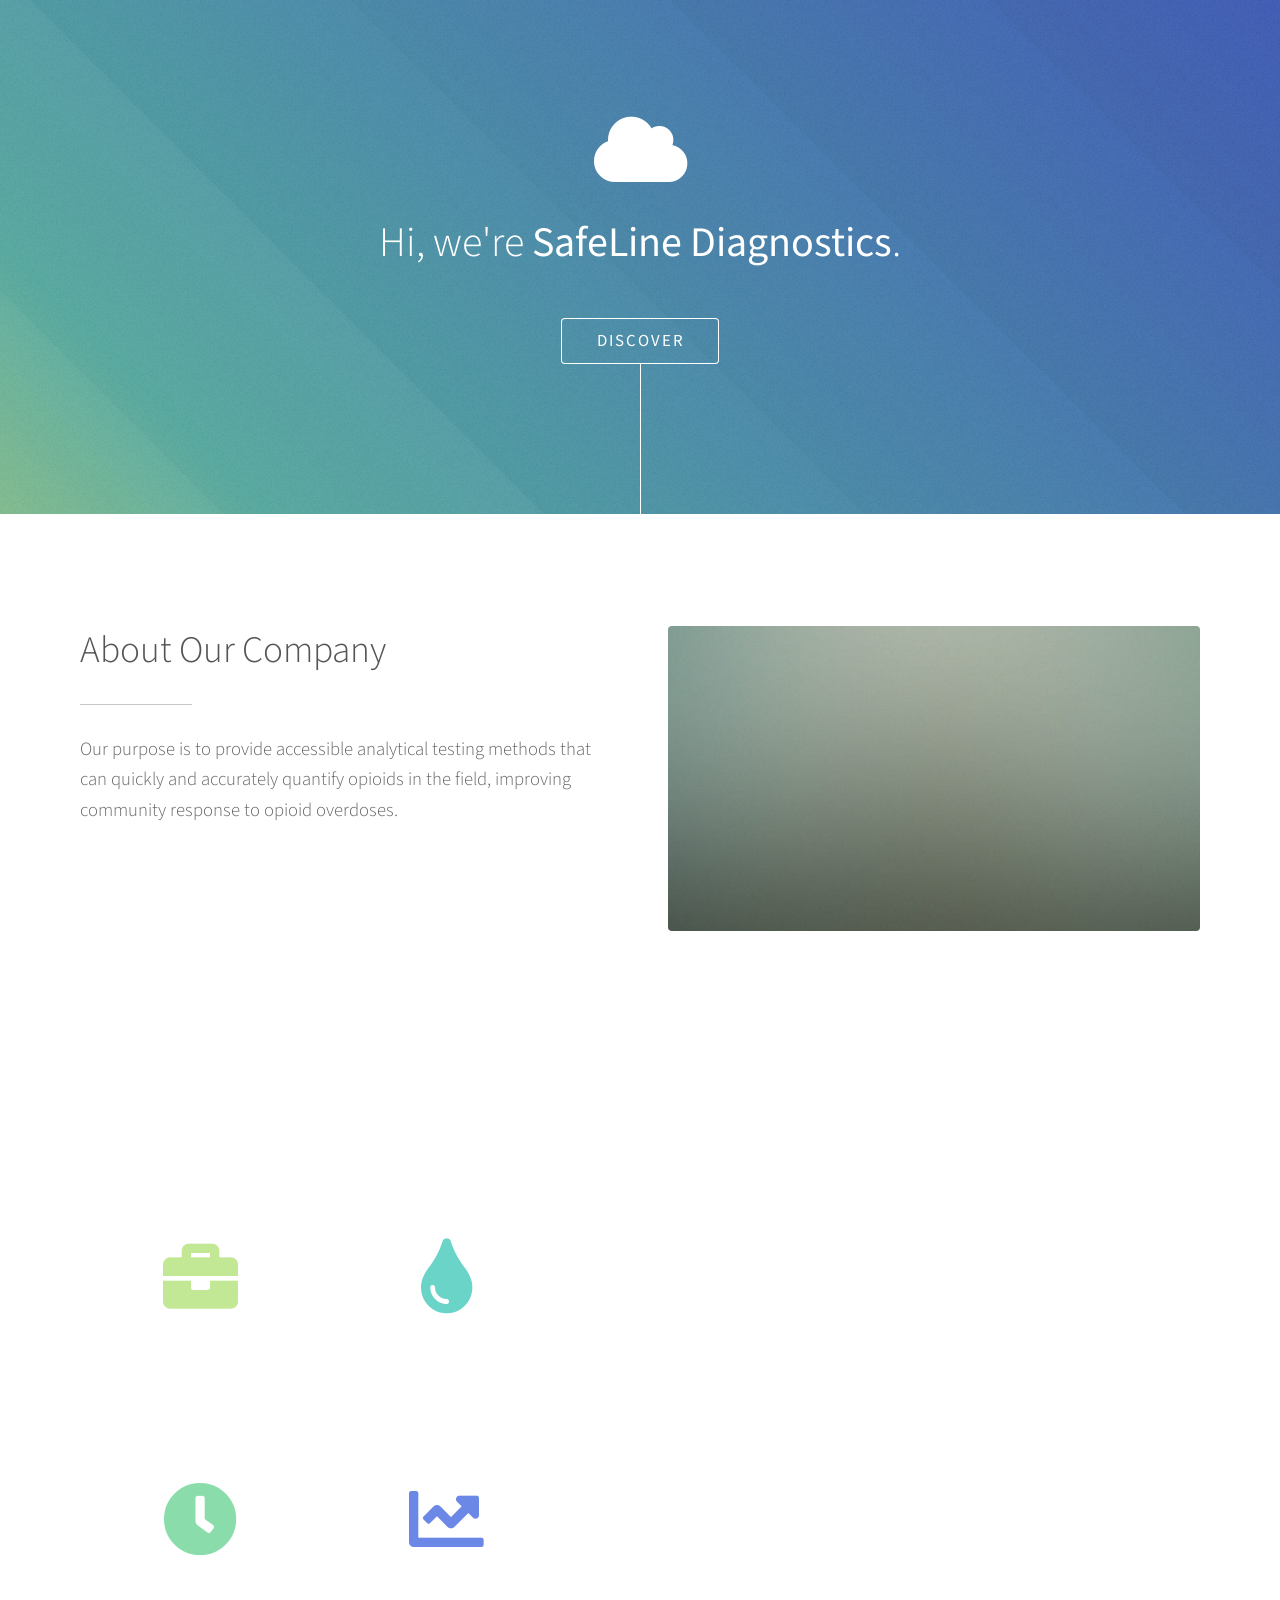
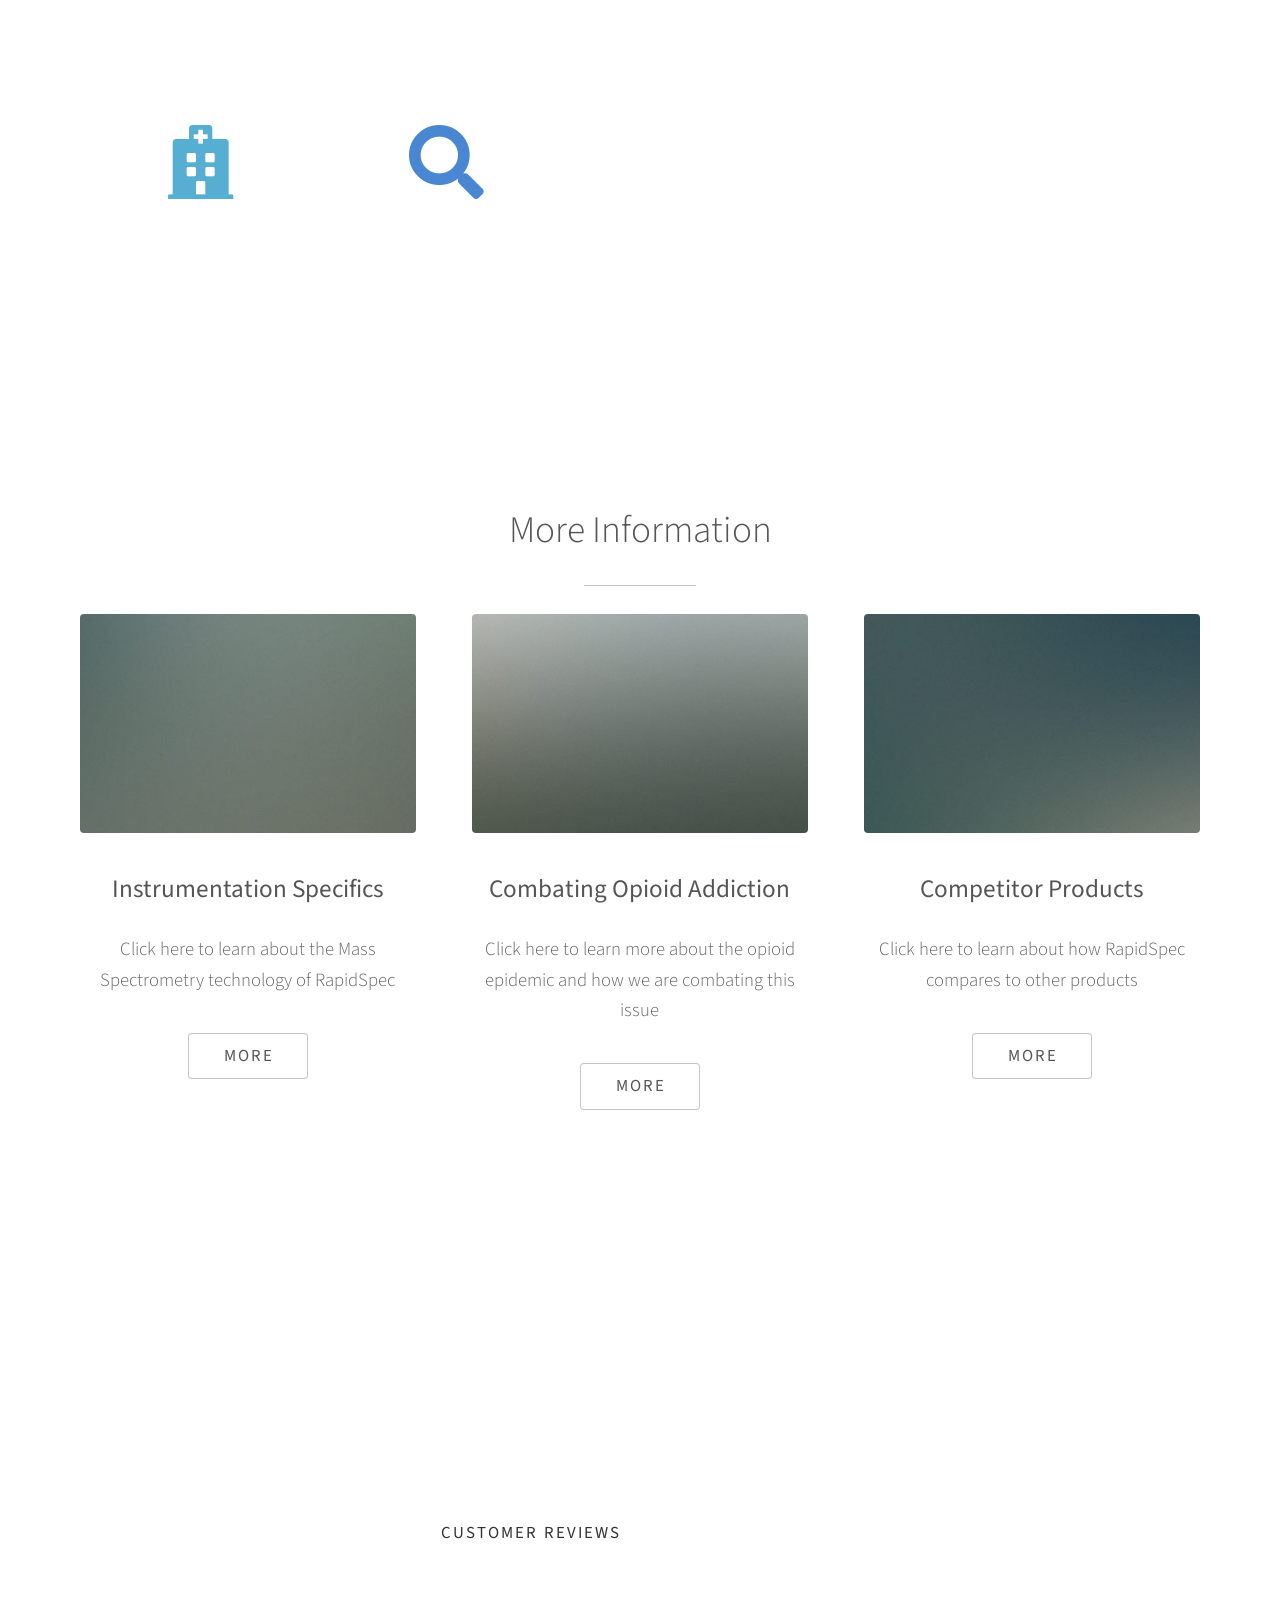
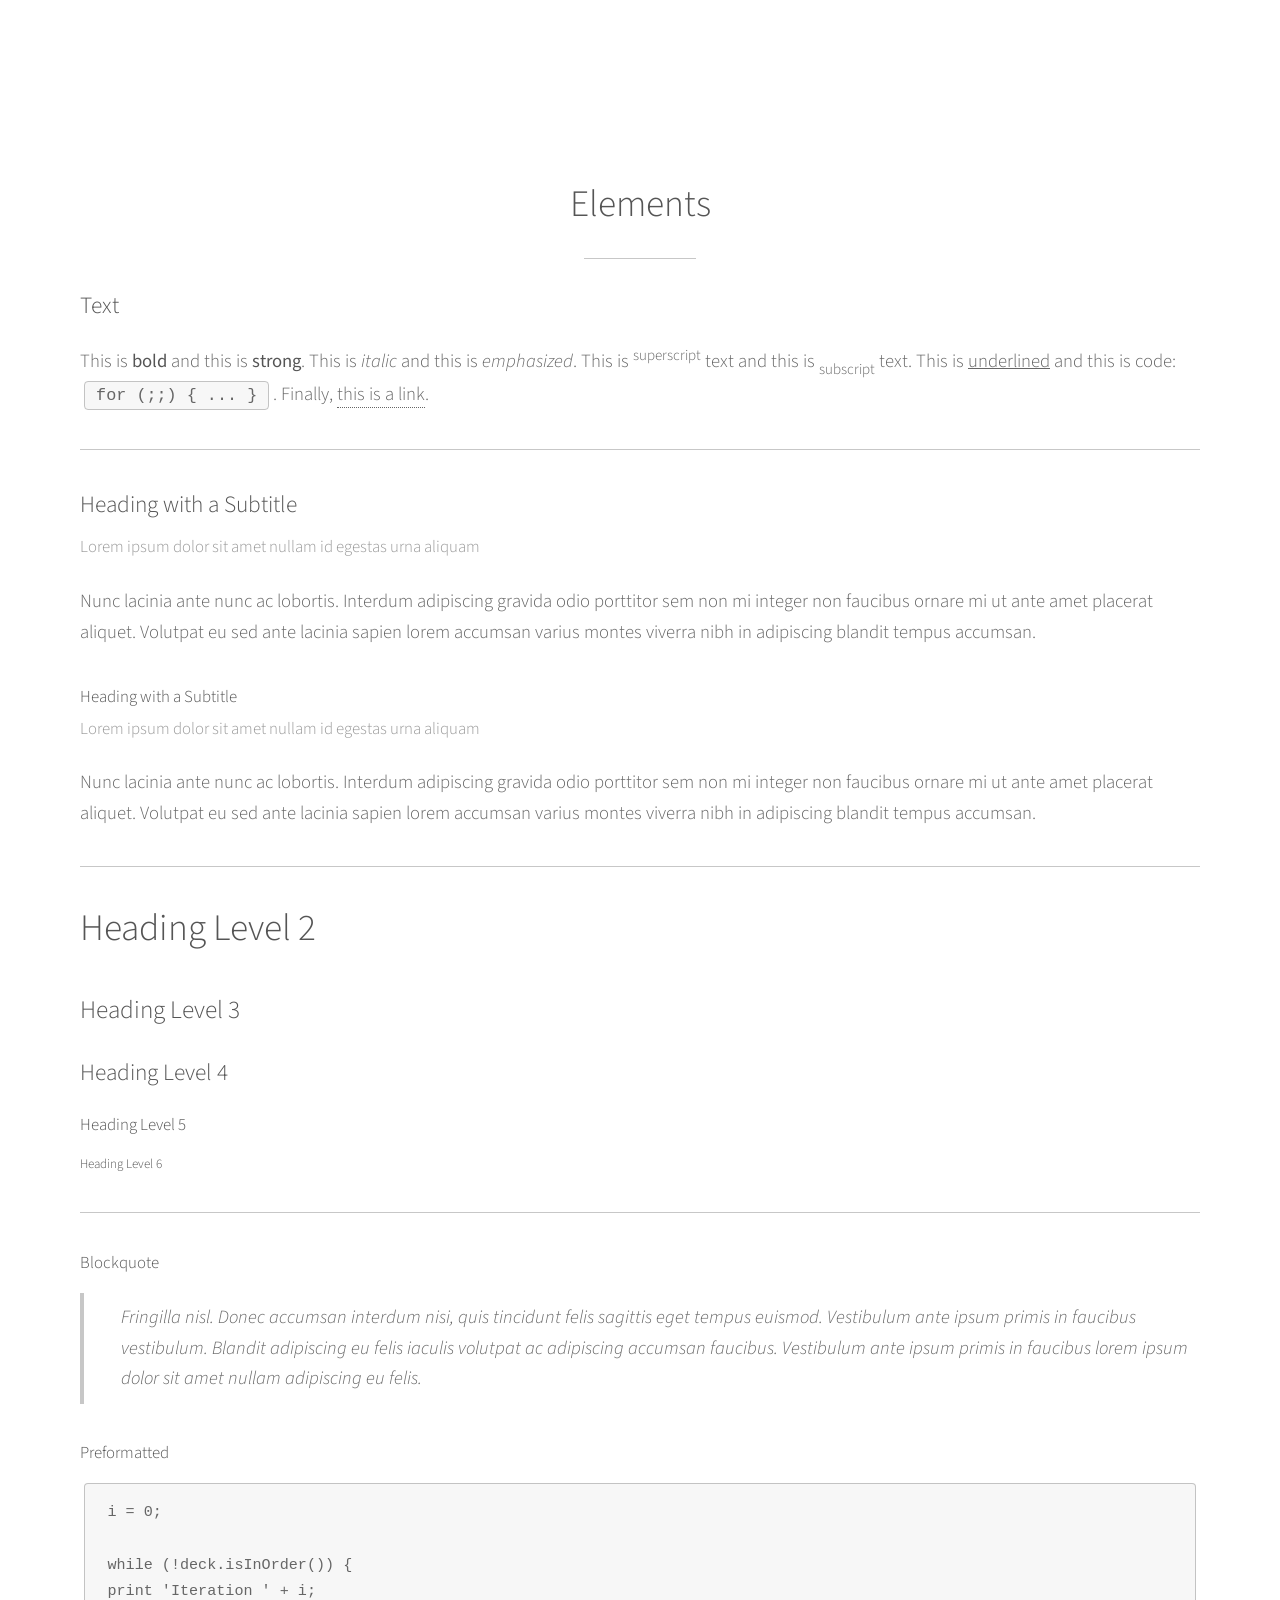
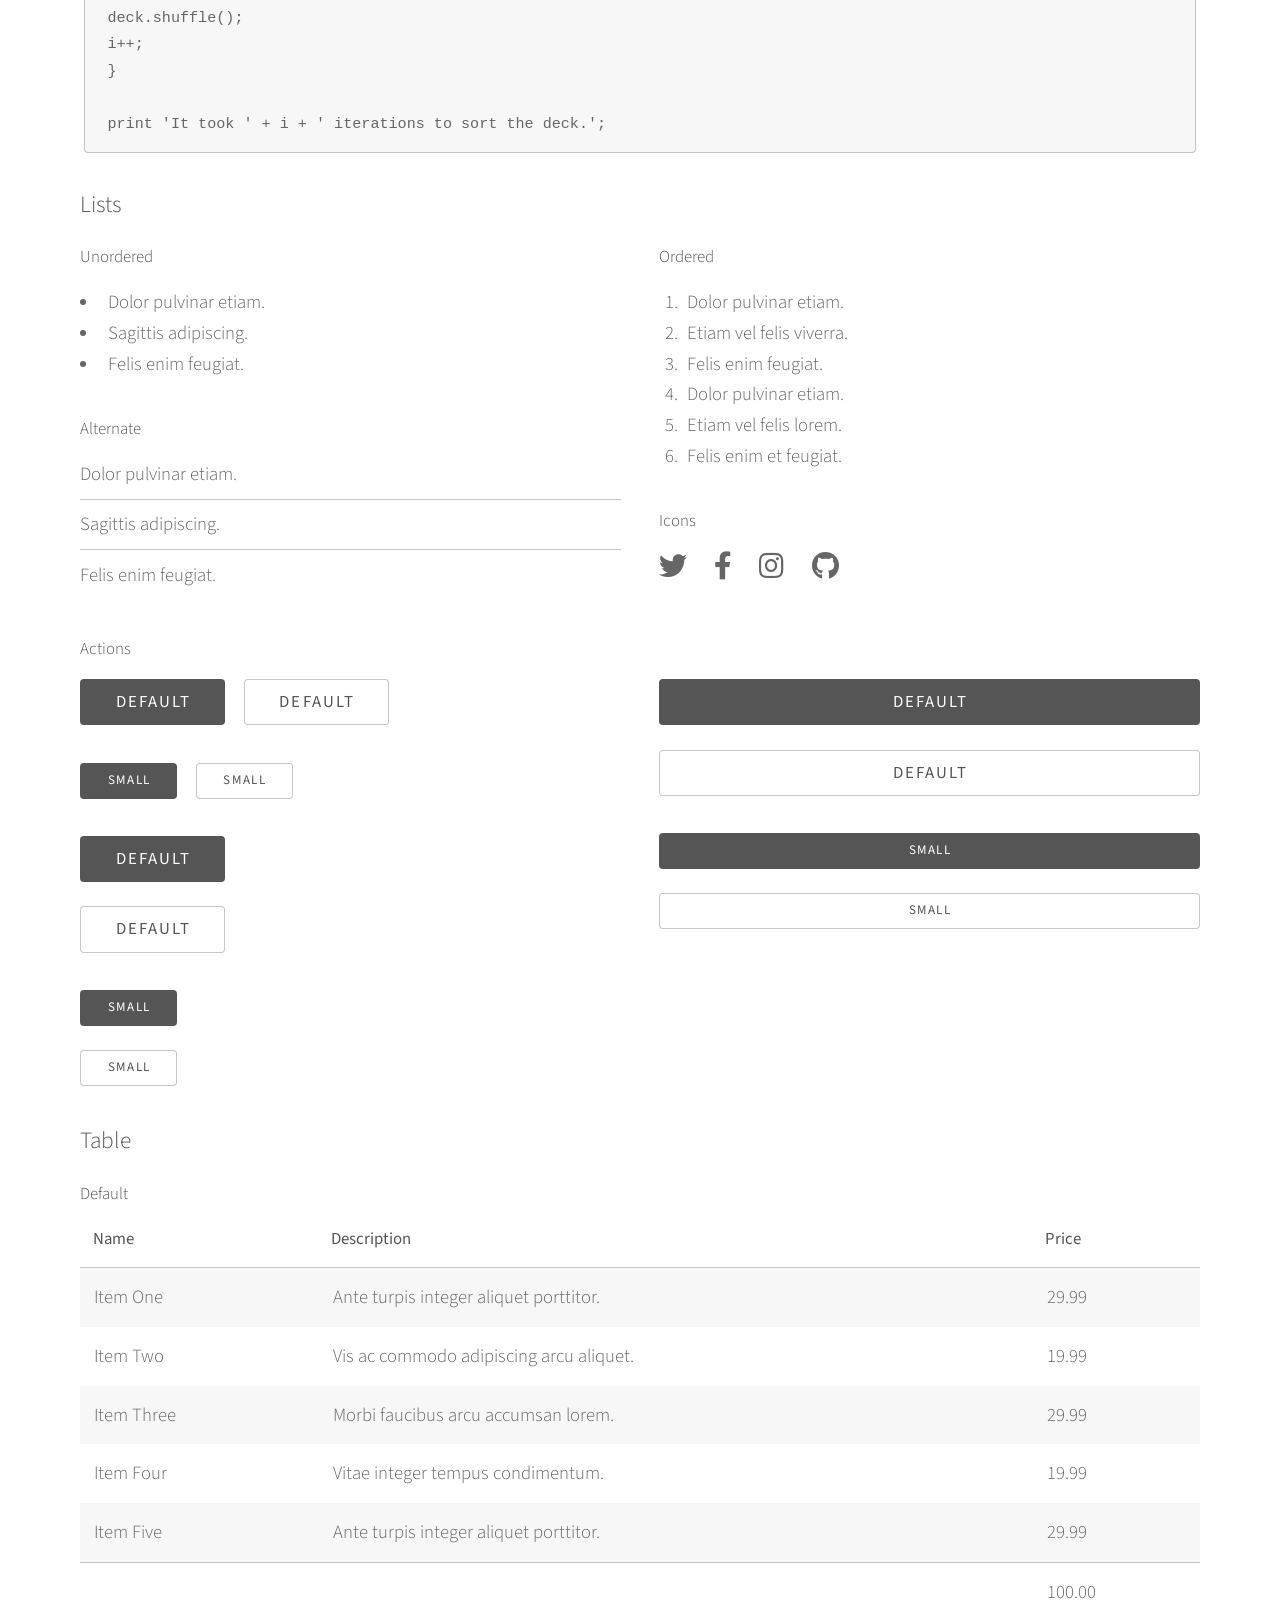
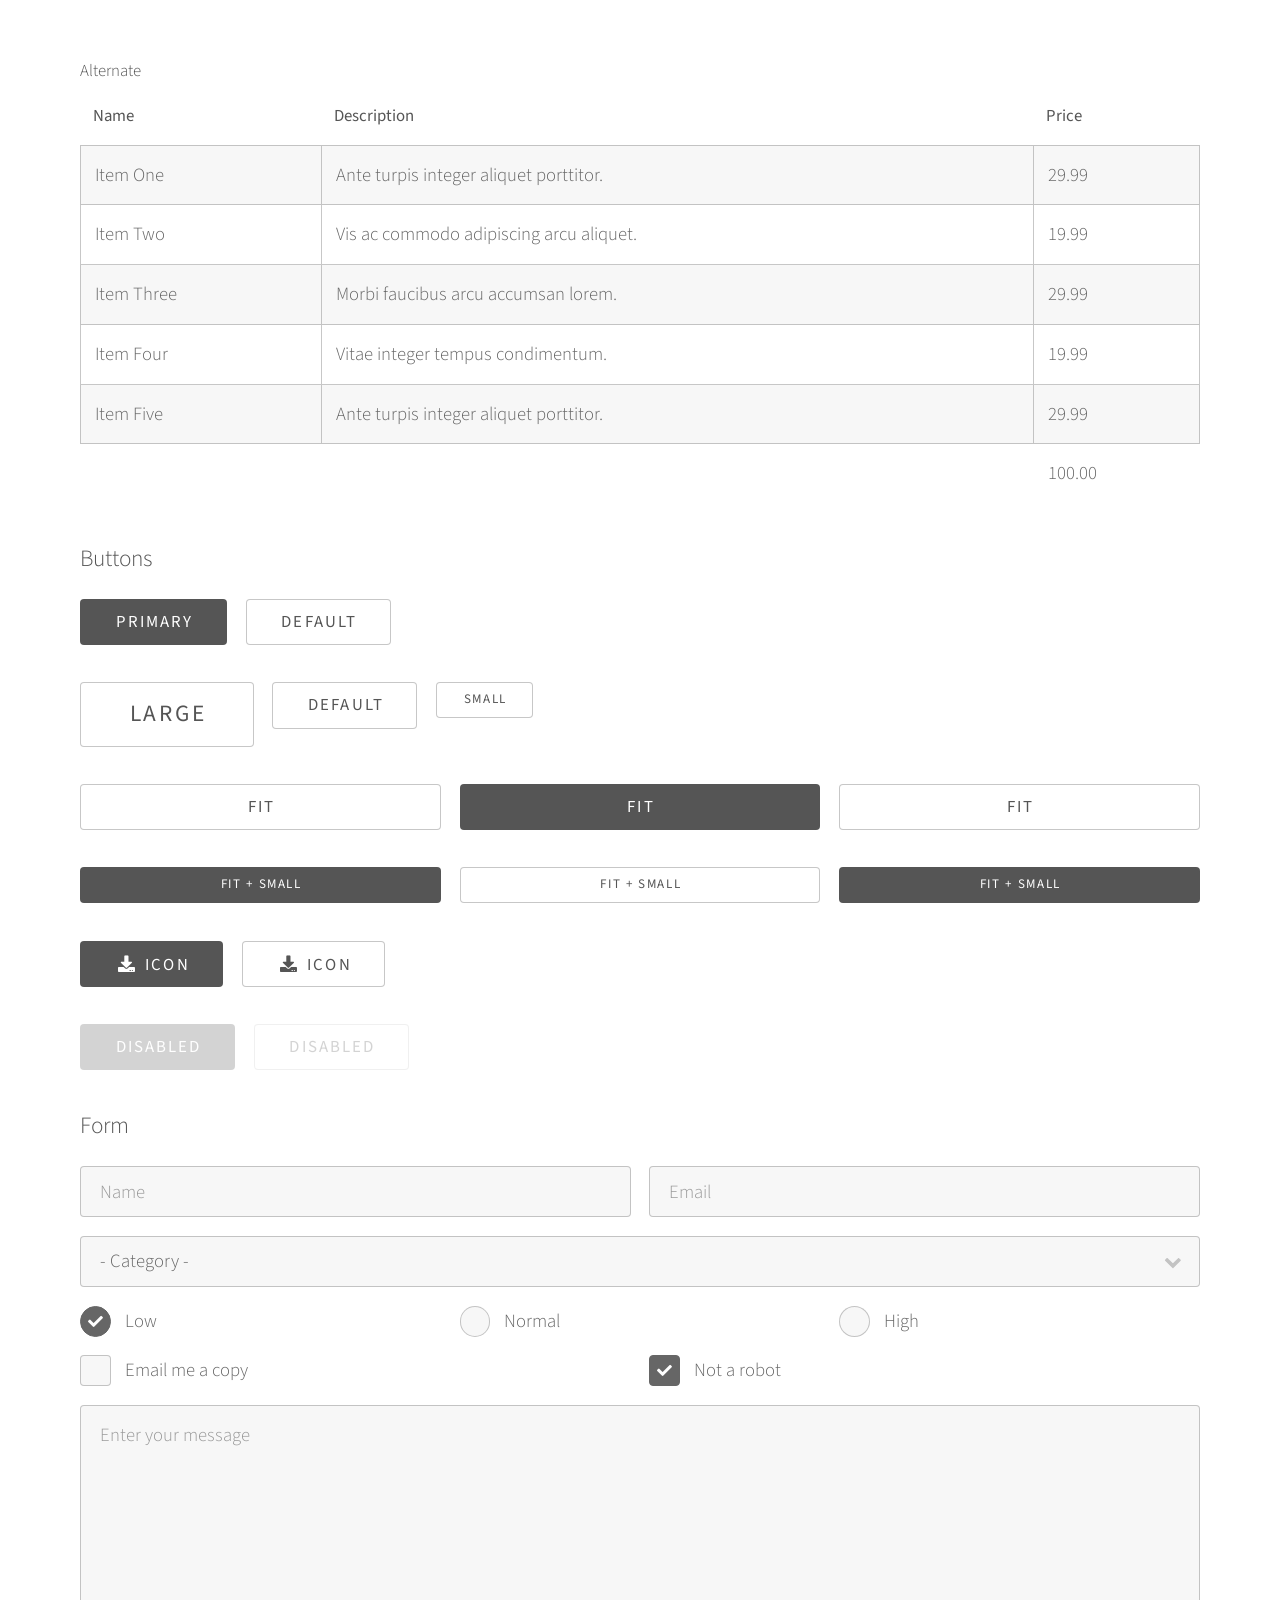
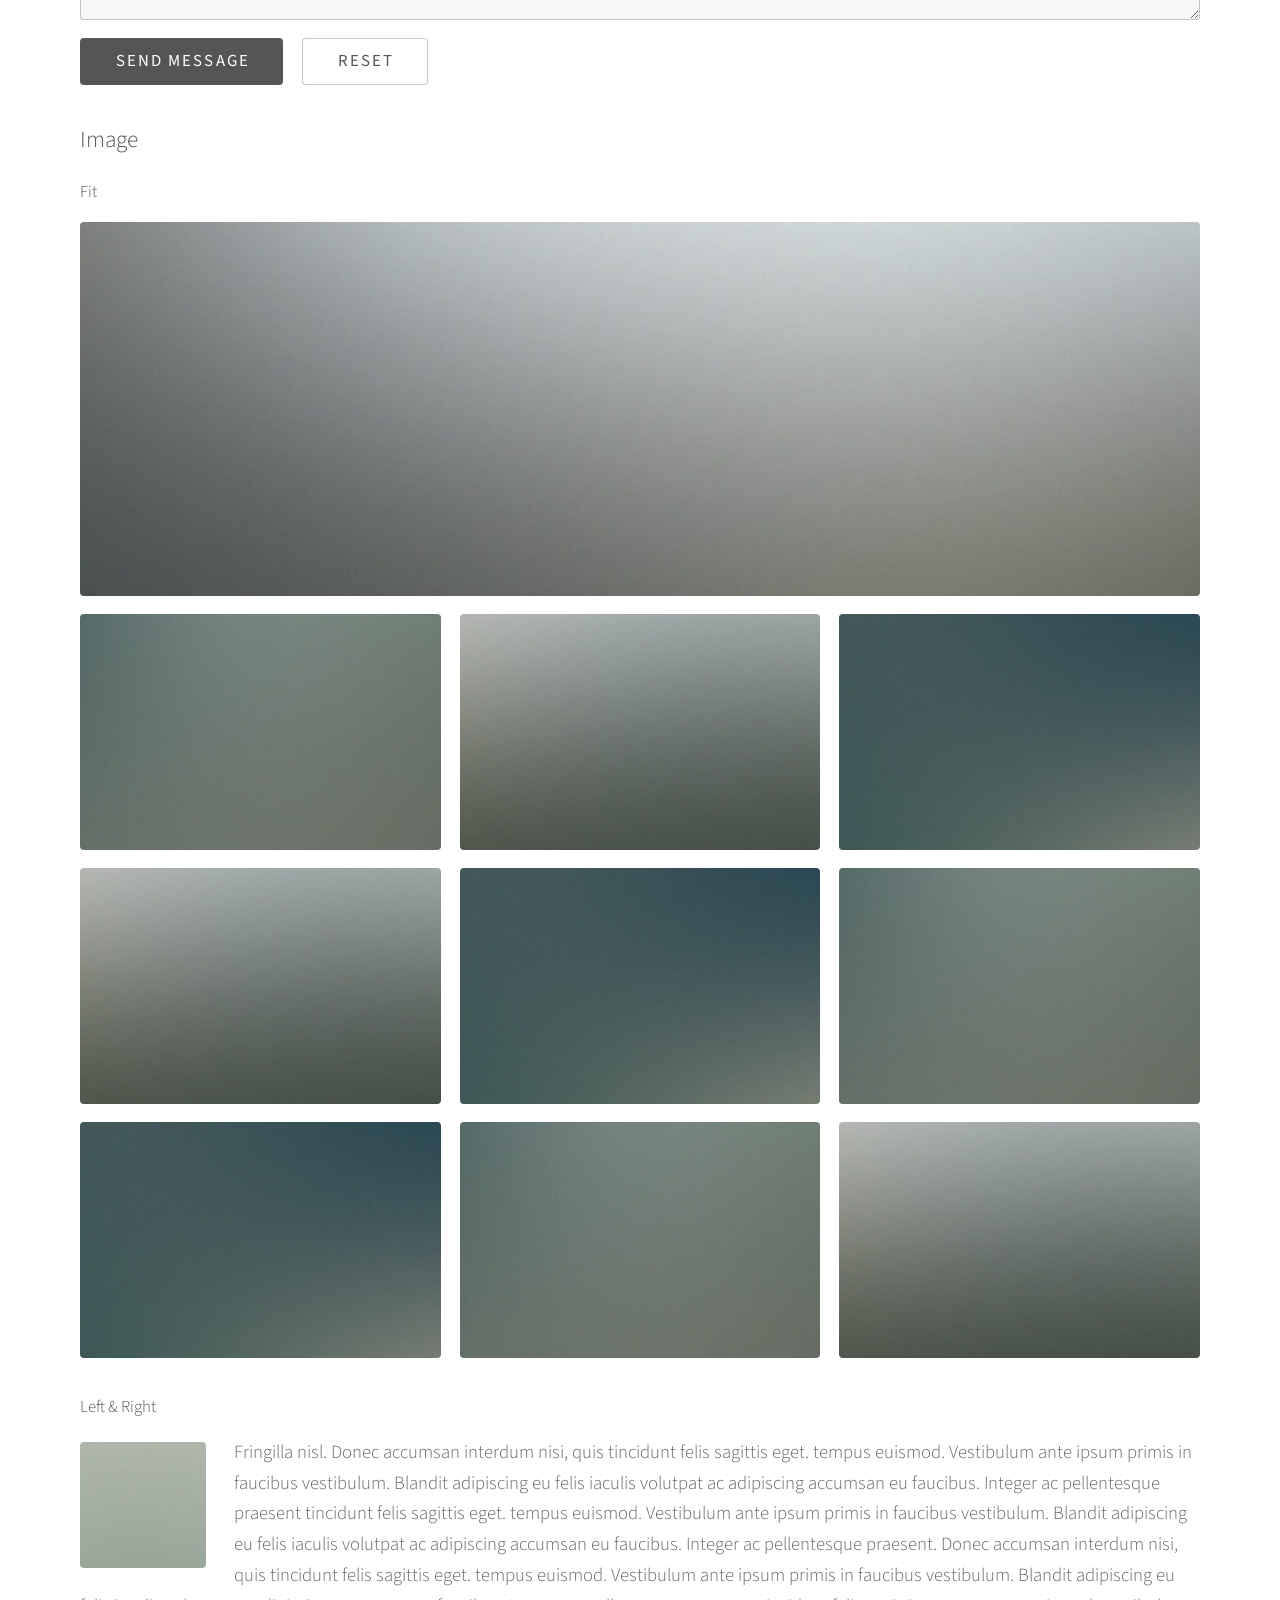
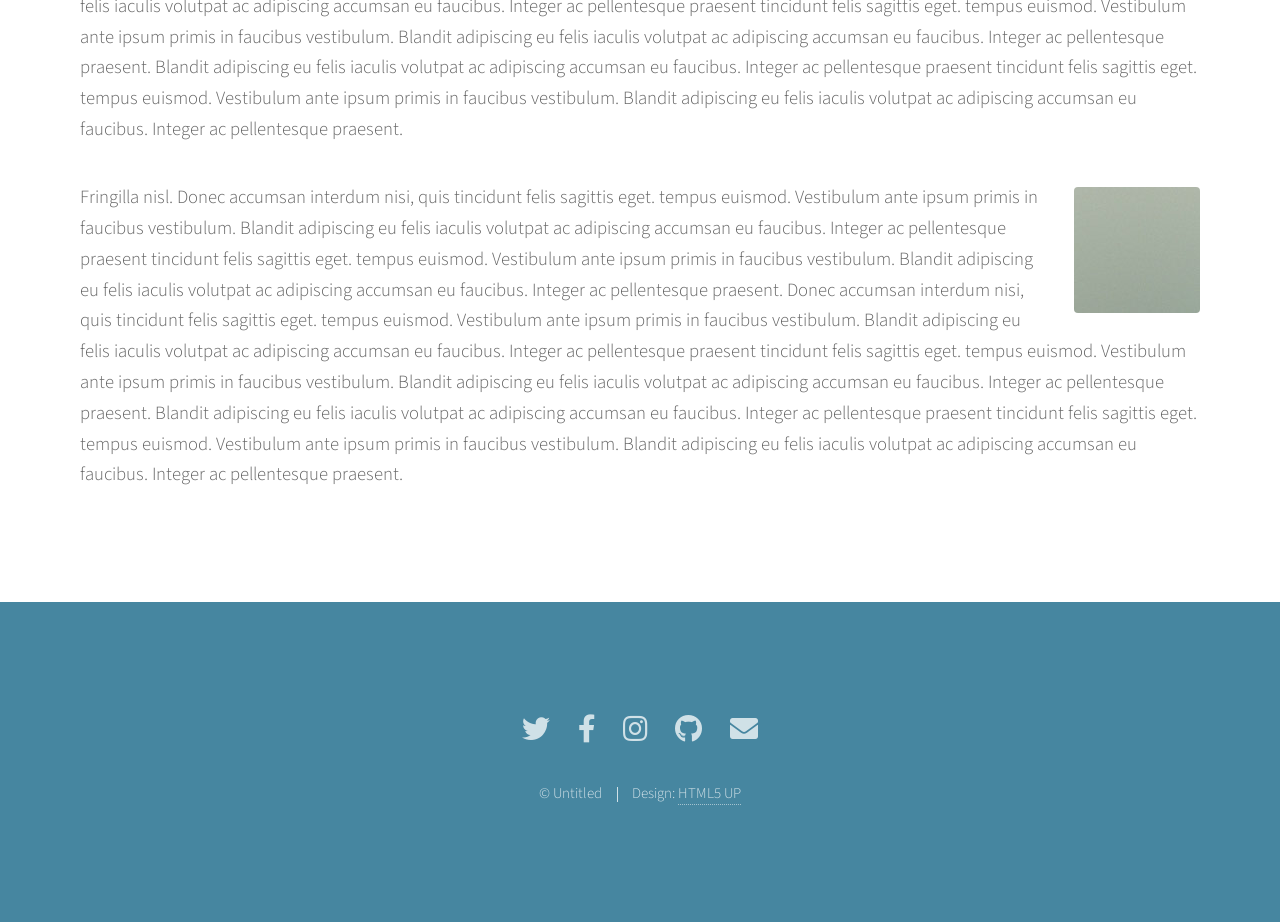
==== index.html @ e1f0f9b4 "Update index.html" ====
<!DOCTYPE HTML>
<!--
	Photon by HTML5 UP
	html5up.net | @ajlkn
	Free for personal and commercial use under the CCA 3.0 license (html5up.net/license)
-->
<html>
	<head>
		<title>Hi I am Safeline Diagnostics </title>
		<meta charset="utf-8" />
		<meta name="viewport" content="width=device-width, initial-scale=1, user-scalable=no" />
		<link rel="stylesheet" href="assets/css/main.css" />
		<noscript><link rel="stylesheet" href="assets/css/noscript.css" /></noscript>
	</head>
	<body class="is-preload">

		<!-- Header -->
			<section id="header">
				<div class="inner">
					<span class="icon solid major fa-cloud"></span>
					<h1>Hi, we're <strong>SafeLine Diagnostics</strong>.</h1>
					<ul class="actions special">
						<li><a href="#one" class="button scrolly">Discover</a></li>
					</ul>
				</div>
			</section>

		<!-- One -->
			<section id="one" class="main style1">
				<div class="container">
					<div class="row gtr-150">
						<div class="col-6 col-12-medium">
							<header class="major">
								<h2>About Our Company</h2>
							</header>
							<p>Our purpose is to provide accessible analytical testing methods that can quickly and accurately quantify opioids in the field, improving community response to opioid overdoses.</p>
						</div>
						<div class="col-6 col-12-medium imp-medium">
							<span class="image fit"><img src="images/pic01.jpg" alt="" /></span>
						</div>
					</div>
				</div>
			</section>

		<!-- Two -->
			<section id="two" class="main style2">
				<div class="container">
					<div class="row gtr-150">
						<div class="col-6 col-12-medium">
							<ul class="major-icons">
  <li><span class="icon solid style1 major fa-briefcase"></span></li>
  <li><span class="icon solid style3 major fa-tint"></span></li> <!-- droplet -->
	<li><span class="icon solid style2 major fa-clock"></span></li>
 <li><span class="icon solid style6 major fa-chart-line"></span></li>
  <li><span class="icon solid style4 major fa-hospital"></span></li>
  <li><span class="icon solid style5 major fa-search"></span></li> <!-- magnifying glass -->
</ul>
						</div>
						<div class="col-6 col-12-medium">
							<header class="major">
								<h2>RapidSpec</h2>
							</header>
							<p>RapidSpec is a versatile, field-ready mass spectrometry platform designed to deliver rapid, accurate detection of opioids across a wide range of critical settings. From frontline medical response to forensic investigations, it provides actionable insights when time and precision matter most.</p>
							<p>In emergency departments, ambulances, and other point-of-care environments, RapidSpec enables near-instant analysis of saliva or blood samples. By quickly identifying both the presence and specific type of opioid in a patient’s system, clinicians can make informed, time-sensitive decisions and administer the most effective treatment without delay.</p>
							<p>Beyond clinical use, RapidSpec is a powerful tool for forensic and public safety applications. At crime scenes and in laboratory settings, it supports the reliable detection and identification of controlled substances, helping investigators assess potential hazards, document evidence, and strengthen casework.</p>
						</div>
					</div>
				</div>
			</section>

		<!-- Three -->
			<section id="three" class="main style1 special">
				<div class="container">
					<header class="major">
						<h2>More Information</h2>
					</header>
					<div class="row gtr-150">
						<div class="col-4 col-12-medium">
							<span class="image fit"><img src="images/pic02.jpg" alt="" /></span>
							<h3><strong>Instrumentation Specifics</strong> </h3>
							<p>Click here to learn about the Mass Spectrometry technology of RapidSpec</p>
							<ul class="actions special">
								<li><a href="instrument specifics.html" class="button">More</a></li>
							</ul>
						</div>
						<div class="col-4 col-12-medium">
							<span class="image fit"><img src="images/pic03.jpg" alt="" /></span>
							<h3> <strong>Combating Opioid Addiction</strong></h3>
							<p>Click here to learn more about the opioid epidemic and how we are combating this issue</p>
							<ul class="actions special">
								<li><a href="opioid information.html" class="button">More</a></li>
							</ul>
						</div>
						<div class="col-4 col-12-medium">
							<span class="image fit"><img src="images/pic04.jpg" alt="" /></span>
							<h3><strong>Competitor Products</strong></h3>
							<p>Click here to learn about how RapidSpec compares to other products </p>
							<ul class="actions special">
								<li><a href="competitor information.html" class="button">More</a></li>
							</ul>
						</div>
					</div>
				</div>
			</section>

		<!-- Four -->
			<section id="four" class="main style2 special">
				<div class="container">
					<header class="major">
						<h2> Further Details </h2>
					</header>
					<p>Read testimonials from our clients and contact us for a quote or additional information </p>
					<ul class="actions special">
						<li><a href="testimonials.html" class="button wide primary"> Customer Reviews </a></li>
						<li><a href=contact.html#" class="button wide"> Contact Us </a></li>
					</ul>
				</div>
			</section>

		<!-- Five -->
		
			<section id="five" class="main style1">
				<div class="container">
					<header class="major special">
						<h2>Elements</h2>
					</header>

					<section>
						<h4>Text</h4>
						<p>This is <b>bold</b> and this is <strong>strong</strong>. This is <i>italic</i> and this is <em>emphasized</em>.
						This is <sup>superscript</sup> text and this is <sub>subscript</sub> text.
						This is <u>underlined</u> and this is code: <code>for (;;) { ... }</code>. Finally, <a href="#">this is a link</a>.</p>
						<hr />
						<header>
							<h4>Heading with a Subtitle</h4>
							<p>Lorem ipsum dolor sit amet nullam id egestas urna aliquam</p>
						</header>
						<p>Nunc lacinia ante nunc ac lobortis. Interdum adipiscing gravida odio porttitor sem non mi integer non faucibus ornare mi ut ante amet placerat aliquet. Volutpat eu sed ante lacinia sapien lorem accumsan varius montes viverra nibh in adipiscing blandit tempus accumsan.</p>
						<header>
							<h5>Heading with a Subtitle</h5>
							<p>Lorem ipsum dolor sit amet nullam id egestas urna aliquam</p>
						</header>
						<p>Nunc lacinia ante nunc ac lobortis. Interdum adipiscing gravida odio porttitor sem non mi integer non faucibus ornare mi ut ante amet placerat aliquet. Volutpat eu sed ante lacinia sapien lorem accumsan varius montes viverra nibh in adipiscing blandit tempus accumsan.</p>
						<hr />
						<h2>Heading Level 2</h2>
						<h3>Heading Level 3</h3>
						<h4>Heading Level 4</h4>
						<h5>Heading Level 5</h5>
						<h6>Heading Level 6</h6>
						<hr />
						<h5>Blockquote</h5>
						<blockquote>Fringilla nisl. Donec accumsan interdum nisi, quis tincidunt felis sagittis eget tempus euismod. Vestibulum ante ipsum primis in faucibus vestibulum. Blandit adipiscing eu felis iaculis volutpat ac adipiscing accumsan faucibus. Vestibulum ante ipsum primis in faucibus lorem ipsum dolor sit amet nullam adipiscing eu felis.</blockquote>
						<h5>Preformatted</h5>
						<pre><code>i = 0;

while (!deck.isInOrder()) {
print 'Iteration ' + i;
deck.shuffle();
i++;
}

print 'It took ' + i + ' iterations to sort the deck.';</code></pre>
					</section>

					<section>
						<h4>Lists</h4>
						<div class="row">
							<div class="col-6 col-12-medium">
								<h5>Unordered</h5>
								<ul>
									<li>Dolor pulvinar etiam.</li>
									<li>Sagittis adipiscing.</li>
									<li>Felis enim feugiat.</li>
								</ul>
								<h5>Alternate</h5>
								<ul class="alt">
									<li>Dolor pulvinar etiam.</li>
									<li>Sagittis adipiscing.</li>
									<li>Felis enim feugiat.</li>
								</ul>
							</div>
							<div class="col-6 col-12-medium">
								<h5>Ordered</h5>
								<ol>
									<li>Dolor pulvinar etiam.</li>
									<li>Etiam vel felis viverra.</li>
									<li>Felis enim feugiat.</li>
									<li>Dolor pulvinar etiam.</li>
									<li>Etiam vel felis lorem.</li>
									<li>Felis enim et feugiat.</li>
								</ol>
								<h5>Icons</h5>
								<ul class="icons">
									<li><a href="#" class="icon brands fa-twitter"><span class="label">Twitter</span></a></li>
									<li><a href="#" class="icon brands fa-facebook-f"><span class="label">Facebook</span></a></li>
									<li><a href="#" class="icon brands fa-instagram"><span class="label">Instagram</span></a></li>
									<li><a href="#" class="icon brands fa-github"><span class="label">Github</span></a></li>
								</ul>
							</div>
						</div>
						<h5>Actions</h5>
						<div class="row">
							<div class="col-6 col-12-medium">
								<ul class="actions">
									<li><a href="#" class="button primary">Default</a></li>
									<li><a href="#" class="button">Default</a></li>
								</ul>
								<ul class="actions small">
									<li><a href="#" class="button primary small">Small</a></li>
									<li><a href="#" class="button small">Small</a></li>
								</ul>
								<ul class="actions stacked">
									<li><a href="#" class="button primary">Default</a></li>
									<li><a href="#" class="button">Default</a></li>
								</ul>
								<ul class="actions stacked">
									<li><a href="#" class="button primary small">Small</a></li>
									<li><a href="#" class="button small">Small</a></li>
								</ul>
							</div>
							<div class="col-6 col-12-medium">
								<ul class="actions stacked">
									<li><a href="#" class="button primary fit">Default</a></li>
									<li><a href="#" class="button fit">Default</a></li>
								</ul>
								<ul class="actions stacked">
									<li><a href="#" class="button primary small fit">Small</a></li>
									<li><a href="#" class="button small fit">Small</a></li>
								</ul>
							</div>
						</div>
					</section>

					<section>
						<h4>Table</h4>
						<h5>Default</h5>
						<div class="table-wrapper">
							<table>
								<thead>
									<tr>
										<th>Name</th>
										<th>Description</th>
										<th>Price</th>
									</tr>
								</thead>
								<tbody>
									<tr>
										<td>Item One</td>
										<td>Ante turpis integer aliquet porttitor.</td>
										<td>29.99</td>
									</tr>
									<tr>
										<td>Item Two</td>
										<td>Vis ac commodo adipiscing arcu aliquet.</td>
										<td>19.99</td>
									</tr>
									<tr>
										<td>Item Three</td>
										<td> Morbi faucibus arcu accumsan lorem.</td>
										<td>29.99</td>
									</tr>
									<tr>
										<td>Item Four</td>
										<td>Vitae integer tempus condimentum.</td>
										<td>19.99</td>
									</tr>
									<tr>
										<td>Item Five</td>
										<td>Ante turpis integer aliquet porttitor.</td>
										<td>29.99</td>
									</tr>
								</tbody>
								<tfoot>
									<tr>
										<td colspan="2"></td>
										<td>100.00</td>
									</tr>
								</tfoot>
							</table>
						</div>

						<h5>Alternate</h5>
						<div class="table-wrapper">
							<table class="alt">
								<thead>
									<tr>
										<th>Name</th>
										<th>Description</th>
										<th>Price</th>
									</tr>
								</thead>
								<tbody>
									<tr>
										<td>Item One</td>
										<td>Ante turpis integer aliquet porttitor.</td>
										<td>29.99</td>
									</tr>
									<tr>
										<td>Item Two</td>
										<td>Vis ac commodo adipiscing arcu aliquet.</td>
										<td>19.99</td>
									</tr>
									<tr>
										<td>Item Three</td>
										<td> Morbi faucibus arcu accumsan lorem.</td>
										<td>29.99</td>
									</tr>
									<tr>
										<td>Item Four</td>
										<td>Vitae integer tempus condimentum.</td>
										<td>19.99</td>
									</tr>
									<tr>
										<td>Item Five</td>
										<td>Ante turpis integer aliquet porttitor.</td>
										<td>29.99</td>
									</tr>
								</tbody>
								<tfoot>
									<tr>
										<td colspan="2"></td>
										<td>100.00</td>
									</tr>
								</tfoot>
							</table>
						</div>
					</section>

					<section>
						<h4>Buttons</h4>
						<ul class="actions">
							<li><a href="#" class="button primary">Primary</a></li>
							<li><a href="#" class="button">Default</a></li>
						</ul>
						<ul class="actions">
							<li><a href="#" class="button large">Large</a></li>
							<li><a href="#" class="button">Default</a></li>
							<li><a href="#" class="button small">Small</a></li>
						</ul>
						<ul class="actions fit">
							<li><a href="#" class="button fit">Fit</a></li>
							<li><a href="#" class="button primary fit">Fit</a></li>
							<li><a href="#" class="button fit">Fit</a></li>
						</ul>
						<ul class="actions fit small">
							<li><a href="#" class="button primary fit small">Fit + Small</a></li>
							<li><a href="#" class="button fit small">Fit + Small</a></li>
							<li><a href="#" class="button primary fit small">Fit + Small</a></li>
						</ul>
						<ul class="actions">
							<li><a href="#" class="button primary icon solid fa-download">Icon</a></li>
							<li><a href="#" class="button icon solid fa-download">Icon</a></li>
						</ul>
						<ul class="actions">
							<li><span class="button primary disabled">Disabled</span></li>
							<li><span class="button disabled">Disabled</span></li>
						</ul>
					</section>

					<section>
						<h4>Form</h4>
						<form method="post" action="#">
							<div class="row gtr-uniform gtr-50">
								<div class="col-6 col-12-xsmall">
									<input type="text" name="demo-name" id="demo-name" value="" placeholder="Name" />
								</div>
								<div class="col-6 col-12-xsmall">
									<input type="email" name="demo-email" id="demo-email" value="" placeholder="Email" />
								</div>
								<div class="col-12">
									<select name="demo-category" id="demo-category">
										<option value="">- Category -</option>
										<option value="1">Manufacturing</option>
										<option value="1">Shipping</option>
										<option value="1">Administration</option>
										<option value="1">Human Resources</option>
									</select>
								</div>
								<div class="col-4 col-12-small">
									<input type="radio" id="demo-priority-low" name="demo-priority" checked>
									<label for="demo-priority-low">Low</label>
								</div>
								<div class="col-4 col-12-small">
									<input type="radio" id="demo-priority-normal" name="demo-priority">
									<label for="demo-priority-normal">Normal</label>
								</div>
								<div class="col-4 col-12-small">
									<input type="radio" id="demo-priority-high" name="demo-priority">
									<label for="demo-priority-high">High</label>
								</div>
								<div class="col-6 col-12-small">
									<input type="checkbox" id="demo-copy" name="demo-copy">
									<label for="demo-copy">Email me a copy</label>
								</div>
								<div class="col-6 col-12-small">
									<input type="checkbox" id="demo-human" name="demo-human" checked>
									<label for="demo-human">Not a robot</label>
								</div>
								<div class="col-12">
									<textarea name="demo-message" id="demo-message" placeholder="Enter your message" rows="6"></textarea>
								</div>
								<div class="col-12">
									<ul class="actions">
										<li><input type="submit" value="Send Message" class="primary" /></li>
										<li><input type="reset" value="Reset" /></li>
									</ul>
								</div>
							</div>
						</form>
					</section>

					<section>
						<h4>Image</h4>
						<h5>Fit</h5>
						<div class="box alt">
							<div class="row gtr-uniform gtr-50">
								<div class="col-12"><span class="image fit"><img src="images/pic06.jpg" alt="" /></span></div>
								<div class="col-4"><span class="image fit"><img src="images/pic02.jpg" alt="" /></span></div>
								<div class="col-4"><span class="image fit"><img src="images/pic03.jpg" alt="" /></span></div>
								<div class="col-4"><span class="image fit"><img src="images/pic04.jpg" alt="" /></span></div>
								<div class="col-4"><span class="image fit"><img src="images/pic03.jpg" alt="" /></span></div>
								<div class="col-4"><span class="image fit"><img src="images/pic04.jpg" alt="" /></span></div>
								<div class="col-4"><span class="image fit"><img src="images/pic02.jpg" alt="" /></span></div>
								<div class="col-4"><span class="image fit"><img src="images/pic04.jpg" alt="" /></span></div>
								<div class="col-4"><span class="image fit"><img src="images/pic02.jpg" alt="" /></span></div>
								<div class="col-4"><span class="image fit"><img src="images/pic03.jpg" alt="" /></span></div>
							</div>
						</div>
						<h5>Left &amp; Right</h5>
						<p><span class="image left"><img src="images/pic05.jpg" alt="" /></span>Fringilla nisl. Donec accumsan interdum nisi, quis tincidunt felis sagittis eget. tempus euismod. Vestibulum ante ipsum primis in faucibus vestibulum. Blandit adipiscing eu felis iaculis volutpat ac adipiscing accumsan eu faucibus. Integer ac pellentesque praesent tincidunt felis sagittis eget. tempus euismod. Vestibulum ante ipsum primis in faucibus vestibulum. Blandit adipiscing eu felis iaculis volutpat ac adipiscing accumsan eu faucibus. Integer ac pellentesque praesent. Donec accumsan interdum nisi, quis tincidunt felis sagittis eget. tempus euismod. Vestibulum ante ipsum primis in faucibus vestibulum. Blandit adipiscing eu felis iaculis volutpat ac adipiscing accumsan eu faucibus. Integer ac pellentesque praesent tincidunt felis sagittis eget. tempus euismod. Vestibulum ante ipsum primis in faucibus vestibulum. Blandit adipiscing eu felis iaculis volutpat ac adipiscing accumsan eu faucibus. Integer ac pellentesque praesent. Blandit adipiscing eu felis iaculis volutpat ac adipiscing accumsan eu faucibus. Integer ac pellentesque praesent tincidunt felis sagittis eget. tempus euismod. Vestibulum ante ipsum primis in faucibus vestibulum. Blandit adipiscing eu felis iaculis volutpat ac adipiscing accumsan eu faucibus. Integer ac pellentesque praesent.</p>
						<p><span class="image right"><img src="images/pic05.jpg" alt="" /></span>Fringilla nisl. Donec accumsan interdum nisi, quis tincidunt felis sagittis eget. tempus euismod. Vestibulum ante ipsum primis in faucibus vestibulum. Blandit adipiscing eu felis iaculis volutpat ac adipiscing accumsan eu faucibus. Integer ac pellentesque praesent tincidunt felis sagittis eget. tempus euismod. Vestibulum ante ipsum primis in faucibus vestibulum. Blandit adipiscing eu felis iaculis volutpat ac adipiscing accumsan eu faucibus. Integer ac pellentesque praesent. Donec accumsan interdum nisi, quis tincidunt felis sagittis eget. tempus euismod. Vestibulum ante ipsum primis in faucibus vestibulum. Blandit adipiscing eu felis iaculis volutpat ac adipiscing accumsan eu faucibus. Integer ac pellentesque praesent tincidunt felis sagittis eget. tempus euismod. Vestibulum ante ipsum primis in faucibus vestibulum. Blandit adipiscing eu felis iaculis volutpat ac adipiscing accumsan eu faucibus. Integer ac pellentesque praesent. Blandit adipiscing eu felis iaculis volutpat ac adipiscing accumsan eu faucibus. Integer ac pellentesque praesent tincidunt felis sagittis eget. tempus euismod. Vestibulum ante ipsum primis in faucibus vestibulum. Blandit adipiscing eu felis iaculis volutpat ac adipiscing accumsan eu faucibus. Integer ac pellentesque praesent.</p>
					</section>

				</div>
			</section>

		<!-- Footer -->
			<section id="footer">
				<ul class="icons">
					<li><a href="#" class="icon brands alt fa-twitter"><span class="label">Twitter</span></a></li>
					<li><a href="#" class="icon brands alt fa-facebook-f"><span class="label">Facebook</span></a></li>
					<li><a href="#" class="icon brands alt fa-instagram"><span class="label">Instagram</span></a></li>
					<li><a href="#" class="icon brands alt fa-github"><span class="label">GitHub</span></a></li>
					<li><a href="#" class="icon solid alt fa-envelope"><span class="label">Email</span></a></li>
				</ul>
				<ul class="copyright">
					<li>&copy; Untitled</li><li>Design: <a href="http://html5up.net">HTML5 UP</a></li>
				</ul>
			</section>

		<!-- Scripts -->
			<script src="assets/js/jquery.min.js"></script>
			<script src="assets/js/jquery.scrolly.min.js"></script>
			<script src="assets/js/browser.min.js"></script>
			<script src="assets/js/breakpoints.min.js"></script>
			<script src="assets/js/util.js"></script>
			<script src="assets/js/main.js"></script>

	</body>
</html>
---- assets/css/main.css ----
@import url("fontawesome-all.min.css");
@import url("https://fonts.googleapis.com/css?family=Source+Sans+Pro:300,300italic,400,400italic");

/*
	Photon by HTML5 UP
	html5up.net | @ajlkn
	Free for personal and commercial use under the CCA 3.0 license (html5up.net/license)
*/

html, body, div, span, applet, object,
iframe, h1, h2, h3, h4, h5, h6, p, blockquote,
pre, a, abbr, acronym, address, big, cite,
code, del, dfn, em, img, ins, kbd, q, s, samp,
small, strike, strong, sub, sup, tt, var, b,
u, i, center, dl, dt, dd, ol, ul, li, fieldset,
form, label, legend, table, caption, tbody,
tfoot, thead, tr, th, td, article, aside,
canvas, details, embed, figure, figcaption,
footer, header, hgroup, menu, nav, output, ruby,
section, summary, time, mark, audio, video {
	margin: 0;
	padding: 0;
	border: 0;
	font-size: 100%;
	font: inherit;
	vertical-align: baseline;}

article, aside, details, figcaption, figure,
footer, header, hgroup, menu, nav, section {
	display: block;}

body {
	line-height: 1;
}

ol, ul {
	list-style: none;
}

blockquote, q {
	quotes: none;
}

	blockquote:before, blockquote:after, q:before, q:after {
		content: '';
		content: none;
	}

table {
	border-collapse: collapse;
	border-spacing: 0;
}

body {
	-webkit-text-size-adjust: none;
}

mark {
	background-color: transparent;
	color: inherit;
}

input::-moz-focus-inner {
	border: 0;
	padding: 0;
}

input, select, textarea {
	-moz-appearance: none;
	-webkit-appearance: none;
	-ms-appearance: none;
	appearance: none;
}

/* Basic */

	html {
		box-sizing: border-box;
	}

	*, *:before, *:after {
		box-sizing: inherit;
	}

	body {
		background: #fff;
	}

		body.is-preload *, body.is-preload *:before, body.is-preload *:after {
			-moz-animation: none !important;
			-webkit-animation: none !important;
			-ms-animation: none !important;
			animation: none !important;
			-moz-transition: none !important;
			-webkit-transition: none !important;
			-ms-transition: none !important;
			transition: none !important;
		}

	body, input, select, textarea {
		color: #666;
		font-family: "Source Sans Pro", Helvetica, sans-serif;
		font-size: 16pt;
		font-weight: 300;
		line-height: 1.65em;
	}

	a {
		-moz-transition: color 0.2s ease-in-out, border-color 0.2s ease-in-out;
		-webkit-transition: color 0.2s ease-in-out, border-color 0.2s ease-in-out;
		-ms-transition: color 0.2s ease-in-out, border-color 0.2s ease-in-out;
		transition: color 0.2s ease-in-out, border-color 0.2s ease-in-out;
		border-bottom: dotted 1px #666;
		color: inherit;
		text-decoration: none;
	}

		a:hover {
			border-bottom-color: transparent !important;
			color: #6bd4c8;
		}

	strong, b {
		color: #555;
		font-weight: 400;
	}

	em, i {
		font-style: italic;
	}

	p {
		margin: 0 0 2em 0;
	}

	h1, h2, h3, h4, h5, h6 {
		color: #555;
		line-height: 1em;
		margin: 0 0 1em 0;
	}

		h1 a, h2 a, h3 a, h4 a, h5 a, h6 a {
			color: inherit;
			text-decoration: none;
		}

	h1 {
		font-size: 2.25em;
		line-height: 1.35em;
	}

	h2 {
		font-size: 2em;
		line-height: 1.35em;
	}

	h3 {
		font-size: 1.35em;
		line-height: 1.5em;
	}

	h4 {
		font-size: 1.25em;
		line-height: 1.5em;
	}

	h5 {
		font-size: 0.9em;
		line-height: 1.5em;
	}

	h6 {
		font-size: 0.7em;
		line-height: 1.5em;
	}

	sub {
		font-size: 0.8em;
		position: relative;
		top: 0.5em;
	}

	sup {
		font-size: 0.8em;
		position: relative;
		top: -0.5em;
	}

	hr {
		border: 0;
		border-bottom: solid 1px rgba(144, 144, 144, 0.5);
		margin: 2em 0;
	}

		hr.major {
			margin: 3em 0;
		}

	blockquote {
		border-left: solid 4px rgba(144, 144, 144, 0.5);
		font-style: italic;
		margin: 0 0 2em 0;
		padding: 0.5em 0 0.5em 2em;
	}

	code {
		background: rgba(144, 144, 144, 0.075);
		border-radius: 4px;
		border: solid 1px rgba(144, 144, 144, 0.5);
		font-family: "Courier New", monospace;
		font-size: 0.9em;
		margin: 0 0.25em;
		padding: 0.25em 0.65em;
	}

	pre {
		-webkit-overflow-scrolling: touch;
		font-family: "Courier New", monospace;
		font-size: 0.9em;
		margin: 0 0 2em 0;
	}

		pre code {
			display: block;
			line-height: 1.75em;
			padding: 1em 1.5em;
			overflow-x: auto;
		}

	.align-left {
		text-align: left;
	}

	.align-center {
		text-align: center;
	}

	.align-right {
		text-align: right;
	}

/* Container */

	.container {
		margin: 0 auto;
		max-width: calc(100% - 4em);
		width: 60em;
	}

		.container.xsmall {
			width: 15em;
		}

		.container.small {
			width: 30em;
		}

		.container.medium {
			width: 45em;
		}

		.container.large {
			width: 75em;
		}

		.container.xlarge {
			width: 90em;
		}

		.container.max {
			width: 100%;
		}

		@media screen and (max-width: 980px) {

			.container {
				max-width: 100% !important;
				width: 100% !important;
			}

		}

		@media screen and (max-width: 480px) {

			.container {
				max-width: calc(100% - 3em);
			}

		}

/* Row */

	.row {
		display: flex;
		flex-wrap: wrap;
		box-sizing: border-box;
		align-items: stretch;
	}

		.row > * {
			box-sizing: border-box;
		}

		.row.gtr-uniform > * > :last-child {
			margin-bottom: 0;
		}

		.row.aln-left {
			justify-content: flex-start;
		}

		.row.aln-center {
			justify-content: center;
		}

		.row.aln-right {
			justify-content: flex-end;
		}

		.row.aln-top {
			align-items: flex-start;
		}

		.row.aln-middle {
			align-items: center;
		}

		.row.aln-bottom {
			align-items: flex-end;
		}

		.row > .imp {
			order: -1;
		}

		.row > .col-1 {
			width: 8.33333%;
		}

		.row > .off-1 {
			margin-left: 8.33333%;
		}

		.row > .col-2 {
			width: 16.66667%;
		}

		.row > .off-2 {
			margin-left: 16.66667%;
		}

		.row > .col-3 {
			width: 25%;
		}

		.row > .off-3 {
			margin-left: 25%;
		}

		.row > .col-4 {
			width: 33.33333%;
		}

		.row > .off-4 {
			margin-left: 33.33333%;
		}

		.row > .col-5 {
			width: 41.66667%;
		}

		.row > .off-5 {
			margin-left: 41.66667%;
		}

		.row > .col-6 {
			width: 50%;
		}

		.row > .off-6 {
			margin-left: 50%;
		}

		.row > .col-7 {
			width: 58.33333%;
		}

		.row > .off-7 {
			margin-left: 58.33333%;
		}

		.row > .col-8 {
			width: 66.66667%;
		}

		.row > .off-8 {
			margin-left: 66.66667%;
		}

		.row > .col-9 {
			width: 75%;
		}

		.row > .off-9 {
			margin-left: 75%;
		}

		.row > .col-10 {
			width: 83.33333%;
		}

		.row > .off-10 {
			margin-left: 83.33333%;
		}

		.row > .col-11 {
			width: 91.66667%;
		}

		.row > .off-11 {
			margin-left: 91.66667%;
		}

		.row > .col-12 {
			width: 100%;
		}

		.row > .off-12 {
			margin-left: 100%;
		}

		.row.gtr-0 {
			margin-top: 0;
			margin-left: 0em;
		}

			.row.gtr-0 > * {
				padding: 0 0 0 0em;
			}

			.row.gtr-0.gtr-uniform {
				margin-top: 0em;
			}

				.row.gtr-0.gtr-uniform > * {
					padding-top: 0em;
				}

		.row.gtr-25 {
			margin-top: 0;
			margin-left: -0.5em;
		}

			.row.gtr-25 > * {
				padding: 0 0 0 0.5em;
			}

			.row.gtr-25.gtr-uniform {
				margin-top: -0.5em;
			}

				.row.gtr-25.gtr-uniform > * {
					padding-top: 0.5em;
				}

		.row.gtr-50 {
			margin-top: 0;
			margin-left: -1em;
		}

			.row.gtr-50 > * {
				padding: 0 0 0 1em;
			}

			.row.gtr-50.gtr-uniform {
				margin-top: -1em;
			}

				.row.gtr-50.gtr-uniform > * {
					padding-top: 1em;
				}

		.row {
			margin-top: 0;
			margin-left: -2em;
		}

			.row > * {
				padding: 0 0 0 2em;
			}

			.row.gtr-uniform {
				margin-top: -2em;
			}

				.row.gtr-uniform > * {
					padding-top: 2em;
				}

		.row.gtr-150 {
			margin-top: 0;
			margin-left: -3em;
		}

			.row.gtr-150 > * {
				padding: 0 0 0 3em;
			}

			.row.gtr-150.gtr-uniform {
				margin-top: -3em;
			}

				.row.gtr-150.gtr-uniform > * {
					padding-top: 3em;
				}

		.row.gtr-200 {
			margin-top: 0;
			margin-left: -4em;
		}

			.row.gtr-200 > * {
				padding: 0 0 0 4em;
			}

			.row.gtr-200.gtr-uniform {
				margin-top: -4em;
			}

				.row.gtr-200.gtr-uniform > * {
					padding-top: 4em;
				}

		@media screen and (max-width: 1680px) {

			.row {
				display: flex;
				flex-wrap: wrap;
				box-sizing: border-box;
				align-items: stretch;
			}

				.row > * {
					box-sizing: border-box;
				}

				.row.gtr-uniform > * > :last-child {
					margin-bottom: 0;
				}

				.row.aln-left {
					justify-content: flex-start;
				}

				.row.aln-center {
					justify-content: center;
				}

				.row.aln-right {
					justify-content: flex-end;
				}

				.row.aln-top {
					align-items: flex-start;
				}

				.row.aln-middle {
					align-items: center;
				}

				.row.aln-bottom {
					align-items: flex-end;
				}

				.row > .imp-xlarge {
					order: -1;
				}

				.row > .col-1-xlarge {
					width: 8.33333%;
				}

				.row > .off-1-xlarge {
					margin-left: 8.33333%;
				}

				.row > .col-2-xlarge {
					width: 16.66667%;
				}

				.row > .off-2-xlarge {
					margin-left: 16.66667%;
				}

				.row > .col-3-xlarge {
					width: 25%;
				}

				.row > .off-3-xlarge {
					margin-left: 25%;
				}

				.row > .col-4-xlarge {
					width: 33.33333%;
				}

				.row > .off-4-xlarge {
					margin-left: 33.33333%;
				}

				.row > .col-5-xlarge {
					width: 41.66667%;
				}

				.row > .off-5-xlarge {
					margin-left: 41.66667%;
				}

				.row > .col-6-xlarge {
					width: 50%;
				}

				.row > .off-6-xlarge {
					margin-left: 50%;
				}

				.row > .col-7-xlarge {
					width: 58.33333%;
				}

				.row > .off-7-xlarge {
					margin-left: 58.33333%;
				}

				.row > .col-8-xlarge {
					width: 66.66667%;
				}

				.row > .off-8-xlarge {
					margin-left: 66.66667%;
				}

				.row > .col-9-xlarge {
					width: 75%;
				}

				.row > .off-9-xlarge {
					margin-left: 75%;
				}

				.row > .col-10-xlarge {
					width: 83.33333%;
				}

				.row > .off-10-xlarge {
					margin-left: 83.33333%;
				}

				.row > .col-11-xlarge {
					width: 91.66667%;
				}

				.row > .off-11-xlarge {
					margin-left: 91.66667%;
				}

				.row > .col-12-xlarge {
					width: 100%;
				}

				.row > .off-12-xlarge {
					margin-left: 100%;
				}

				.row.gtr-0 {
					margin-top: 0;
					margin-left: 0em;
				}

					.row.gtr-0 > * {
						padding: 0 0 0 0em;
					}

					.row.gtr-0.gtr-uniform {
						margin-top: 0em;
					}

						.row.gtr-0.gtr-uniform > * {
							padding-top: 0em;
						}

				.row.gtr-25 {
					margin-top: 0;
					margin-left: -0.5em;
				}

					.row.gtr-25 > * {
						padding: 0 0 0 0.5em;
					}

					.row.gtr-25.gtr-uniform {
						margin-top: -0.5em;
					}

						.row.gtr-25.gtr-uniform > * {
							padding-top: 0.5em;
						}

				.row.gtr-50 {
					margin-top: 0;
					margin-left: -1em;
				}

					.row.gtr-50 > * {
						padding: 0 0 0 1em;
					}

					.row.gtr-50.gtr-uniform {
						margin-top: -1em;
					}

						.row.gtr-50.gtr-uniform > * {
							padding-top: 1em;
						}

				.row {
					margin-top: 0;
					margin-left: -2em;
				}

					.row > * {
						padding: 0 0 0 2em;
					}

					.row.gtr-uniform {
						margin-top: -2em;
					}

						.row.gtr-uniform > * {
							padding-top: 2em;
						}

				.row.gtr-150 {
					margin-top: 0;
					margin-left: -3em;
				}

					.row.gtr-150 > * {
						padding: 0 0 0 3em;
					}

					.row.gtr-150.gtr-uniform {
						margin-top: -3em;
					}

						.row.gtr-150.gtr-uniform > * {
							padding-top: 3em;
						}

				.row.gtr-200 {
					margin-top: 0;
					margin-left: -4em;
				}

					.row.gtr-200 > * {
						padding: 0 0 0 4em;
					}

					.row.gtr-200.gtr-uniform {
						margin-top: -4em;
					}

						.row.gtr-200.gtr-uniform > * {
							padding-top: 4em;
						}

		}

		@media screen and (max-width: 1140px) {

			.row {
				display: flex;
				flex-wrap: wrap;
				box-sizing: border-box;
				align-items: stretch;
			}

				.row > * {
					box-sizing: border-box;
				}

				.row.gtr-uniform > * > :last-child {
					margin-bottom: 0;
				}

				.row.aln-left {
					justify-content: flex-start;
				}

				.row.aln-center {
					justify-content: center;
				}

				.row.aln-right {
					justify-content: flex-end;
				}

				.row.aln-top {
					align-items: flex-start;
				}

				.row.aln-middle {
					align-items: center;
				}

				.row.aln-bottom {
					align-items: flex-end;
				}

				.row > .imp-large {
					order: -1;
				}

				.row > .col-1-large {
					width: 8.33333%;
				}

				.row > .off-1-large {
					margin-left: 8.33333%;
				}

				.row > .col-2-large {
					width: 16.66667%;
				}

				.row > .off-2-large {
					margin-left: 16.66667%;
				}

				.row > .col-3-large {
					width: 25%;
				}

				.row > .off-3-large {
					margin-left: 25%;
				}

				.row > .col-4-large {
					width: 33.33333%;
				}

				.row > .off-4-large {
					margin-left: 33.33333%;
				}

				.row > .col-5-large {
					width: 41.66667%;
				}

				.row > .off-5-large {
					margin-left: 41.66667%;
				}

				.row > .col-6-large {
					width: 50%;
				}

				.row > .off-6-large {
					margin-left: 50%;
				}

				.row > .col-7-large {
					width: 58.33333%;
				}

				.row > .off-7-large {
					margin-left: 58.33333%;
				}

				.row > .col-8-large {
					width: 66.66667%;
				}

				.row > .off-8-large {
					margin-left: 66.66667%;
				}

				.row > .col-9-large {
					width: 75%;
				}

				.row > .off-9-large {
					margin-left: 75%;
				}

				.row > .col-10-large {
					width: 83.33333%;
				}

				.row > .off-10-large {
					margin-left: 83.33333%;
				}

				.row > .col-11-large {
					width: 91.66667%;
				}

				.row > .off-11-large {
					margin-left: 91.66667%;
				}

				.row > .col-12-large {
					width: 100%;
				}

				.row > .off-12-large {
					margin-left: 100%;
				}

				.row.gtr-0 {
					margin-top: 0;
					margin-left: 0em;
				}

					.row.gtr-0 > * {
						padding: 0 0 0 0em;
					}

					.row.gtr-0.gtr-uniform {
						margin-top: 0em;
					}

						.row.gtr-0.gtr-uniform > * {
							padding-top: 0em;
						}

				.row.gtr-25 {
					margin-top: 0;
					margin-left: -0.5em;
				}

					.row.gtr-25 > * {
						padding: 0 0 0 0.5em;
					}

					.row.gtr-25.gtr-uniform {
						margin-top: -0.5em;
					}

						.row.gtr-25.gtr-uniform > * {
							padding-top: 0.5em;
						}

				.row.gtr-50 {
					margin-top: 0;
					margin-left: -1em;
				}

					.row.gtr-50 > * {
						padding: 0 0 0 1em;
					}

					.row.gtr-50.gtr-uniform {
						margin-top: -1em;
					}

						.row.gtr-50.gtr-uniform > * {
							padding-top: 1em;
						}

				.row {
					margin-top: 0;
					margin-left: -2em;
				}

					.row > * {
						padding: 0 0 0 2em;
					}

					.row.gtr-uniform {
						margin-top: -2em;
					}

						.row.gtr-uniform > * {
							padding-top: 2em;
						}

				.row.gtr-150 {
					margin-top: 0;
					margin-left: -3em;
				}

					.row.gtr-150 > * {
						padding: 0 0 0 3em;
					}

					.row.gtr-150.gtr-uniform {
						margin-top: -3em;
					}

						.row.gtr-150.gtr-uniform > * {
							padding-top: 3em;
						}

				.row.gtr-200 {
					margin-top: 0;
					margin-left: -4em;
				}

					.row.gtr-200 > * {
						padding: 0 0 0 4em;
					}

					.row.gtr-200.gtr-uniform {
						margin-top: -4em;
					}

						.row.gtr-200.gtr-uniform > * {
							padding-top: 4em;
						}

		}

		@media screen and (max-width: 980px) {

			.row {
				display: flex;
				flex-wrap: wrap;
				box-sizing: border-box;
				align-items: stretch;
			}

				.row > * {
					box-sizing: border-box;
				}

				.row.gtr-uniform > * > :last-child {
					margin-bottom: 0;
				}

				.row.aln-left {
					justify-content: flex-start;
				}

				.row.aln-center {
					justify-content: center;
				}

				.row.aln-right {
					justify-content: flex-end;
				}

				.row.aln-top {
					align-items: flex-start;
				}

				.row.aln-middle {
					align-items: center;
				}

				.row.aln-bottom {
					align-items: flex-end;
				}

				.row > .imp-medium {
					order: -1;
				}

				.row > .col-1-medium {
					width: 8.33333%;
				}

				.row > .off-1-medium {
					margin-left: 8.33333%;
				}

				.row > .col-2-medium {
					width: 16.66667%;
				}

				.row > .off-2-medium {
					margin-left: 16.66667%;
				}

				.row > .col-3-medium {
					width: 25%;
				}

				.row > .off-3-medium {
					margin-left: 25%;
				}

				.row > .col-4-medium {
					width: 33.33333%;
				}

				.row > .off-4-medium {
					margin-left: 33.33333%;
				}

				.row > .col-5-medium {
					width: 41.66667%;
				}

				.row > .off-5-medium {
					margin-left: 41.66667%;
				}

				.row > .col-6-medium {
					width: 50%;
				}

				.row > .off-6-medium {
					margin-left: 50%;
				}

				.row > .col-7-medium {
					width: 58.33333%;
				}

				.row > .off-7-medium {
					margin-left: 58.33333%;
				}

				.row > .col-8-medium {
					width: 66.66667%;
				}

				.row > .off-8-medium {
					margin-left: 66.66667%;
				}

				.row > .col-9-medium {
					width: 75%;
				}

				.row > .off-9-medium {
					margin-left: 75%;
				}

				.row > .col-10-medium {
					width: 83.33333%;
				}

				.row > .off-10-medium {
					margin-left: 83.33333%;
				}

				.row > .col-11-medium {
					width: 91.66667%;
				}

				.row > .off-11-medium {
					margin-left: 91.66667%;
				}

				.row > .col-12-medium {
					width: 100%;
				}

				.row > .off-12-medium {
					margin-left: 100%;
				}

				.row.gtr-0 {
					margin-top: 0;
					margin-left: 0em;
				}

					.row.gtr-0 > * {
						padding: 0 0 0 0em;
					}

					.row.gtr-0.gtr-uniform {
						margin-top: 0em;
					}

						.row.gtr-0.gtr-uniform > * {
							padding-top: 0em;
						}

				.row.gtr-25 {
					margin-top: 0;
					margin-left: -0.5em;
				}

					.row.gtr-25 > * {
						padding: 0 0 0 0.5em;
					}

					.row.gtr-25.gtr-uniform {
						margin-top: -0.5em;
					}

						.row.gtr-25.gtr-uniform > * {
							padding-top: 0.5em;
						}

				.row.gtr-50 {
					margin-top: 0;
					margin-left: -1em;
				}

					.row.gtr-50 > * {
						padding: 0 0 0 1em;
					}

					.row.gtr-50.gtr-uniform {
						margin-top: -1em;
					}

						.row.gtr-50.gtr-uniform > * {
							padding-top: 1em;
						}

				.row {
					margin-top: 0;
					margin-left: -2em;
				}

					.row > * {
						padding: 0 0 0 2em;
					}

					.row.gtr-uniform {
						margin-top: -2em;
					}

						.row.gtr-uniform > * {
							padding-top: 2em;
						}

				.row.gtr-150 {
					margin-top: 0;
					margin-left: -3em;
				}

					.row.gtr-150 > * {
						padding: 0 0 0 3em;
					}

					.row.gtr-150.gtr-uniform {
						margin-top: -3em;
					}

						.row.gtr-150.gtr-uniform > * {
							padding-top: 3em;
						}

				.row.gtr-200 {
					margin-top: 0;
					margin-left: -4em;
				}

					.row.gtr-200 > * {
						padding: 0 0 0 4em;
					}

					.row.gtr-200.gtr-uniform {
						margin-top: -4em;
					}

						.row.gtr-200.gtr-uniform > * {
							padding-top: 4em;
						}

		}

		@media screen and (max-width: 736px) {

			.row {
				display: flex;
				flex-wrap: wrap;
				box-sizing: border-box;
				align-items: stretch;
			}

				.row > * {
					box-sizing: border-box;
				}

				.row.gtr-uniform > * > :last-child {
					margin-bottom: 0;
				}

				.row.aln-left {
					justify-content: flex-start;
				}

				.row.aln-center {
					justify-content: center;
				}

				.row.aln-right {
					justify-content: flex-end;
				}

				.row.aln-top {
					align-items: flex-start;
				}

				.row.aln-middle {
					align-items: center;
				}

				.row.aln-bottom {
					align-items: flex-end;
				}

				.row > .imp-small {
					order: -1;
				}

				.row > .col-1-small {
					width: 8.33333%;
				}

				.row > .off-1-small {
					margin-left: 8.33333%;
				}

				.row > .col-2-small {
					width: 16.66667%;
				}

				.row > .off-2-small {
					margin-left: 16.66667%;
				}

				.row > .col-3-small {
					width: 25%;
				}

				.row > .off-3-small {
					margin-left: 25%;
				}

				.row > .col-4-small {
					width: 33.33333%;
				}

				.row > .off-4-small {
					margin-left: 33.33333%;
				}

				.row > .col-5-small {
					width: 41.66667%;
				}

				.row > .off-5-small {
					margin-left: 41.66667%;
				}

				.row > .col-6-small {
					width: 50%;
				}

				.row > .off-6-small {
					margin-left: 50%;
				}

				.row > .col-7-small {
					width: 58.33333%;
				}

				.row > .off-7-small {
					margin-left: 58.33333%;
				}

				.row > .col-8-small {
					width: 66.66667%;
				}

				.row > .off-8-small {
					margin-left: 66.66667%;
				}

				.row > .col-9-small {
					width: 75%;
				}

				.row > .off-9-small {
					margin-left: 75%;
				}

				.row > .col-10-small {
					width: 83.33333%;
				}

				.row > .off-10-small {
					margin-left: 83.33333%;
				}

				.row > .col-11-small {
					width: 91.66667%;
				}

				.row > .off-11-small {
					margin-left: 91.66667%;
				}

				.row > .col-12-small {
					width: 100%;
				}

				.row > .off-12-small {
					margin-left: 100%;
				}

				.row.gtr-0 {
					margin-top: 0;
					margin-left: 0em;
				}

					.row.gtr-0 > * {
						padding: 0 0 0 0em;
					}

					.row.gtr-0.gtr-uniform {
						margin-top: 0em;
					}

						.row.gtr-0.gtr-uniform > * {
							padding-top: 0em;
						}

				.row.gtr-25 {
					margin-top: 0;
					margin-left: -0.5em;
				}

					.row.gtr-25 > * {
						padding: 0 0 0 0.5em;
					}

					.row.gtr-25.gtr-uniform {
						margin-top: -0.5em;
					}

						.row.gtr-25.gtr-uniform > * {
							padding-top: 0.5em;
						}

				.row.gtr-50 {
					margin-top: 0;
					margin-left: -1em;
				}

					.row.gtr-50 > * {
						padding: 0 0 0 1em;
					}

					.row.gtr-50.gtr-uniform {
						margin-top: -1em;
					}

						.row.gtr-50.gtr-uniform > * {
							padding-top: 1em;
						}

				.row {
					margin-top: 0;
					margin-left: -2em;
				}

					.row > * {
						padding: 0 0 0 2em;
					}

					.row.gtr-uniform {
						margin-top: -2em;
					}

						.row.gtr-uniform > * {
							padding-top: 2em;
						}

				.row.gtr-150 {
					margin-top: 0;
					margin-left: -3em;
				}

					.row.gtr-150 > * {
						padding: 0 0 0 3em;
					}

					.row.gtr-150.gtr-uniform {
						margin-top: -3em;
					}

						.row.gtr-150.gtr-uniform > * {
							padding-top: 3em;
						}

				.row.gtr-200 {
					margin-top: 0;
					margin-left: -4em;
				}

					.row.gtr-200 > * {
						padding: 0 0 0 4em;
					}

					.row.gtr-200.gtr-uniform {
						margin-top: -4em;
					}

						.row.gtr-200.gtr-uniform > * {
							padding-top: 4em;
						}

		}

		@media screen and (max-width: 480px) {

			.row {
				display: flex;
				flex-wrap: wrap;
				box-sizing: border-box;
				align-items: stretch;
			}

				.row > * {
					box-sizing: border-box;
				}

				.row.gtr-uniform > * > :last-child {
					margin-bottom: 0;
				}

				.row.aln-left {
					justify-content: flex-start;
				}

				.row.aln-center {
					justify-content: center;
				}

				.row.aln-right {
					justify-content: flex-end;
				}

				.row.aln-top {
					align-items: flex-start;
				}

				.row.aln-middle {
					align-items: center;
				}

				.row.aln-bottom {
					align-items: flex-end;
				}

				.row > .imp-xsmall {
					order: -1;
				}

				.row > .col-1-xsmall {
					width: 8.33333%;
				}

				.row > .off-1-xsmall {
					margin-left: 8.33333%;
				}

				.row > .col-2-xsmall {
					width: 16.66667%;
				}

				.row > .off-2-xsmall {
					margin-left: 16.66667%;
				}

				.row > .col-3-xsmall {
					width: 25%;
				}

				.row > .off-3-xsmall {
					margin-left: 25%;
				}

				.row > .col-4-xsmall {
					width: 33.33333%;
				}

				.row > .off-4-xsmall {
					margin-left: 33.33333%;
				}

				.row > .col-5-xsmall {
					width: 41.66667%;
				}

				.row > .off-5-xsmall {
					margin-left: 41.66667%;
				}

				.row > .col-6-xsmall {
					width: 50%;
				}

				.row > .off-6-xsmall {
					margin-left: 50%;
				}

				.row > .col-7-xsmall {
					width: 58.33333%;
				}

				.row > .off-7-xsmall {
					margin-left: 58.33333%;
				}

				.row > .col-8-xsmall {
					width: 66.66667%;
				}

				.row > .off-8-xsmall {
					margin-left: 66.66667%;
				}

				.row > .col-9-xsmall {
					width: 75%;
				}

				.row > .off-9-xsmall {
					margin-left: 75%;
				}

				.row > .col-10-xsmall {
					width: 83.33333%;
				}

				.row > .off-10-xsmall {
					margin-left: 83.33333%;
				}

				.row > .col-11-xsmall {
					width: 91.66667%;
				}

				.row > .off-11-xsmall {
					margin-left: 91.66667%;
				}

				.row > .col-12-xsmall {
					width: 100%;
				}

				.row > .off-12-xsmall {
					margin-left: 100%;
				}

				.row.gtr-0 {
					margin-top: 0;
					margin-left: 0em;
				}

					.row.gtr-0 > * {
						padding: 0 0 0 0em;
					}

					.row.gtr-0.gtr-uniform {
						margin-top: 0em;
					}

						.row.gtr-0.gtr-uniform > * {
							padding-top: 0em;
						}

				.row.gtr-25 {
					margin-top: 0;
					margin-left: -0.5em;
				}

					.row.gtr-25 > * {
						padding: 0 0 0 0.5em;
					}

					.row.gtr-25.gtr-uniform {
						margin-top: -0.5em;
					}

						.row.gtr-25.gtr-uniform > * {
							padding-top: 0.5em;
						}

				.row.gtr-50 {
					margin-top: 0;
					margin-left: -1em;
				}

					.row.gtr-50 > * {
						padding: 0 0 0 1em;
					}

					.row.gtr-50.gtr-uniform {
						margin-top: -1em;
					}

						.row.gtr-50.gtr-uniform > * {
							padding-top: 1em;
						}

				.row {
					margin-top: 0;
					margin-left: -2em;
				}

					.row > * {
						padding: 0 0 0 2em;
					}

					.row.gtr-uniform {
						margin-top: -2em;
					}

						.row.gtr-uniform > * {
							padding-top: 2em;
						}

				.row.gtr-150 {
					margin-top: 0;
					margin-left: -3em;
				}

					.row.gtr-150 > * {
						padding: 0 0 0 3em;
					}

					.row.gtr-150.gtr-uniform {
						margin-top: -3em;
					}

						.row.gtr-150.gtr-uniform > * {
							padding-top: 3em;
						}

				.row.gtr-200 {
					margin-top: 0;
					margin-left: -4em;
				}

					.row.gtr-200 > * {
						padding: 0 0 0 4em;
					}

					.row.gtr-200.gtr-uniform {
						margin-top: -4em;
					}

						.row.gtr-200.gtr-uniform > * {
							padding-top: 4em;
						}

		}

		@media screen and (max-width: 320px) {

			.row {
				display: flex;
				flex-wrap: wrap;
				box-sizing: border-box;
				align-items: stretch;
			}

				.row > * {
					box-sizing: border-box;
				}

				.row.gtr-uniform > * > :last-child {
					margin-bottom: 0;
				}

				.row.aln-left {
					justify-content: flex-start;
				}

				.row.aln-center {
					justify-content: center;
				}

				.row.aln-right {
					justify-content: flex-end;
				}

				.row.aln-top {
					align-items: flex-start;
				}

				.row.aln-middle {
					align-items: center;
				}

				.row.aln-bottom {
					align-items: flex-end;
				}

				.row > .imp-xxsmall {
					order: -1;
				}

				.row > .col-1-xxsmall {
					width: 8.33333%;
				}

				.row > .off-1-xxsmall {
					margin-left: 8.33333%;
				}

				.row > .col-2-xxsmall {
					width: 16.66667%;
				}

				.row > .off-2-xxsmall {
					margin-left: 16.66667%;
				}

				.row > .col-3-xxsmall {
					width: 25%;
				}

				.row > .off-3-xxsmall {
					margin-left: 25%;
				}

				.row > .col-4-xxsmall {
					width: 33.33333%;
				}

				.row > .off-4-xxsmall {
					margin-left: 33.33333%;
				}

				.row > .col-5-xxsmall {
					width: 41.66667%;
				}

				.row > .off-5-xxsmall {
					margin-left: 41.66667%;
				}

				.row > .col-6-xxsmall {
					width: 50%;
				}

				.row > .off-6-xxsmall {
					margin-left: 50%;
				}

				.row > .col-7-xxsmall {
					width: 58.33333%;
				}

				.row > .off-7-xxsmall {
					margin-left: 58.33333%;
				}

				.row > .col-8-xxsmall {
					width: 66.66667%;
				}

				.row > .off-8-xxsmall {
					margin-left: 66.66667%;
				}

				.row > .col-9-xxsmall {
					width: 75%;
				}

				.row > .off-9-xxsmall {
					margin-left: 75%;
				}

				.row > .col-10-xxsmall {
					width: 83.33333%;
				}

				.row > .off-10-xxsmall {
					margin-left: 83.33333%;
				}

				.row > .col-11-xxsmall {
					width: 91.66667%;
				}

				.row > .off-11-xxsmall {
					margin-left: 91.66667%;
				}

				.row > .col-12-xxsmall {
					width: 100%;
				}

				.row > .off-12-xxsmall {
					margin-left: 100%;
				}

				.row.gtr-0 {
					margin-top: 0;
					margin-left: 0em;
				}

					.row.gtr-0 > * {
						padding: 0 0 0 0em;
					}

					.row.gtr-0.gtr-uniform {
						margin-top: 0em;
					}

						.row.gtr-0.gtr-uniform > * {
							padding-top: 0em;
						}

				.row.gtr-25 {
					margin-top: 0;
					margin-left: -0.5em;
				}

					.row.gtr-25 > * {
						padding: 0 0 0 0.5em;
					}

					.row.gtr-25.gtr-uniform {
						margin-top: -0.5em;
					}

						.row.gtr-25.gtr-uniform > * {
							padding-top: 0.5em;
						}

				.row.gtr-50 {
					margin-top: 0;
					margin-left: -1em;
				}

					.row.gtr-50 > * {
						padding: 0 0 0 1em;
					}

					.row.gtr-50.gtr-uniform {
						margin-top: -1em;
					}

						.row.gtr-50.gtr-uniform > * {
							padding-top: 1em;
						}

				.row {
					margin-top: 0;
					margin-left: -2em;
				}

					.row > * {
						padding: 0 0 0 2em;
					}

					.row.gtr-uniform {
						margin-top: -2em;
					}

						.row.gtr-uniform > * {
							padding-top: 2em;
						}

				.row.gtr-150 {
					margin-top: 0;
					margin-left: -3em;
				}

					.row.gtr-150 > * {
						padding: 0 0 0 3em;
					}

					.row.gtr-150.gtr-uniform {
						margin-top: -3em;
					}

						.row.gtr-150.gtr-uniform > * {
							padding-top: 3em;
						}

				.row.gtr-200 {
					margin-top: 0;
					margin-left: -4em;
				}

					.row.gtr-200 > * {
						padding: 0 0 0 4em;
					}

					.row.gtr-200.gtr-uniform {
						margin-top: -4em;
					}

						.row.gtr-200.gtr-uniform > * {
							padding-top: 4em;
						}

		}

/* Section/Article */

	section.special, article.special {
		text-align: center;
	}

	header p {
		color: #999;
		margin: 0 0 1.5em 0;
		position: relative;
	}

	header h2 + p {
		font-size: 1.25em;
		line-height: 1.5em;
		margin-top: -1em;
	}

	header h3 + p {
		font-size: 1.1em;
		line-height: 1.5em;
		margin-top: -0.8em;
	}

	header h4 + p,
	header h5 + p,
	header h6 + p {
		font-size: 0.9em;
		line-height: 1.5em;
		margin-top: -0.6em;
	}

	header.major {
		margin: 0 0 1em 0;
	}

		header.major:after {
			background: rgba(144, 144, 144, 0.5);
			content: '';
			display: inline-block;
			height: 1px;
			margin-top: 1.5em;
			width: 6em;
		}

		header.major h2, header.major h3, header.major h4, header.major h5, header.major h6 {
			margin: 0;
		}

		header.major p {
			margin: 0.7em 0 0 0;
		}

	header.special {
		text-align: center;
	}

/* Form */

	form {
		margin: 0 0 2em 0;
	}

	label {
		color: #555;
		display: block;
		font-size: 0.9em;
		font-weight: 400;
		margin: 0 0 1em 0;
	}

	input[type="text"],
	input[type="password"],
	input[type="email"],
	select,
	textarea {
		-moz-appearance: none;
		-webkit-appearance: none;
		-ms-appearance: none;
		appearance: none;
		background: rgba(144, 144, 144, 0.075);
		border-radius: 4px;
		border: none;
		border: solid 1px rgba(144, 144, 144, 0.5);
		color: inherit;
		display: block;
		outline: 0;
		padding: 0 1em;
		text-decoration: none;
		width: 100%;
	}

		input[type="text"]:invalid,
		input[type="password"]:invalid,
		input[type="email"]:invalid,
		select:invalid,
		textarea:invalid {
			box-shadow: none;
		}

		input[type="text"]:focus,
		input[type="password"]:focus,
		input[type="email"]:focus,
		select:focus,
		textarea:focus {
			border-color: #6bd4c8;
		}

	select {
		background-image: url("data:image/svg+xml;charset=utf8,%3Csvg xmlns='http://www.w3.org/2000/svg' width='40' height='40' preserveAspectRatio='none' viewBox='0 0 40 40'%3E%3Cpath d='M9.4,12.3l10.4,10.4l10.4-10.4c0.2-0.2,0.5-0.4,0.9-0.4c0.3,0,0.6,0.1,0.9,0.4l3.3,3.3c0.2,0.2,0.4,0.5,0.4,0.9 c0,0.4-0.1,0.6-0.4,0.9L20.7,31.9c-0.2,0.2-0.5,0.4-0.9,0.4c-0.3,0-0.6-0.1-0.9-0.4L4.3,17.3c-0.2-0.2-0.4-0.5-0.4-0.9 c0-0.4,0.1-0.6,0.4-0.9l3.3-3.3c0.2-0.2,0.5-0.4,0.9-0.4S9.1,12.1,9.4,12.3z' fill='rgba(144, 144, 144, 0.5)' /%3E%3C/svg%3E");
		background-size: 1.25rem;
		background-repeat: no-repeat;
		background-position: calc(100% - 1rem) center;
		height: 2.75em;
		padding-right: 2.75em;
		text-overflow: ellipsis;
	}

		select option {
			color: #555;
			background: #fff;
		}

		select:focus::-ms-value {
			background-color: transparent;
		}

		select::-ms-expand {
			display: none;
		}

	input[type="text"],
	input[type="password"],
	input[type="email"],
	select {
		height: 2.75em;
	}

	textarea {
		padding: 0.75em 1em;
	}

	input[type="checkbox"],
	input[type="radio"] {
		-moz-appearance: none;
		-webkit-appearance: none;
		-ms-appearance: none;
		appearance: none;
		display: block;
		float: left;
		margin-right: -2em;
		opacity: 0;
		width: 1em;
		z-index: -1;
	}

		input[type="checkbox"] + label,
		input[type="radio"] + label {
			text-decoration: none;
			color: #666;
			cursor: pointer;
			display: inline-block;
			font-size: 1em;
			font-weight: 300;
			padding-left: 2.4em;
			padding-right: 0.75em;
			position: relative;
		}

			input[type="checkbox"] + label:before,
			input[type="radio"] + label:before {
				-moz-osx-font-smoothing: grayscale;
				-webkit-font-smoothing: antialiased;
				display: inline-block;
				font-style: normal;
				font-variant: normal;
				text-rendering: auto;
				line-height: 1;
				text-transform: none !important;
				font-family: 'Font Awesome 5 Free';
				font-weight: 900;
			}

			input[type="checkbox"] + label:before,
			input[type="radio"] + label:before {
				background: rgba(144, 144, 144, 0.075);
				border-radius: 4px;
				border: solid 1px rgba(144, 144, 144, 0.5);
				content: '';
				display: inline-block;
				font-size: 0.8em;
				height: 2.0625em;
				left: 0;
				line-height: 2.0625em;
				position: absolute;
				text-align: center;
				top: 0;
				width: 2.0625em;
			}

		input[type="checkbox"]:checked + label:before,
		input[type="radio"]:checked + label:before {
			background: #666666;
			border-color: #666666;
			color: #ffffff;
			content: '\f00c';
		}

		input[type="checkbox"]:focus + label:before,
		input[type="radio"]:focus + label:before {
			border-color: #6bd4c8;
		}

	input[type="checkbox"] + label:before {
		border-radius: 4px;
	}

	input[type="radio"] + label:before {
		border-radius: 100%;
	}

	::-webkit-input-placeholder {
		color: #999 !important;
		opacity: 1.0;
	}

	:-moz-placeholder {
		color: #999 !important;
		opacity: 1.0;
	}

	::-moz-placeholder {
		color: #999 !important;
		opacity: 1.0;
	}

	:-ms-input-placeholder {
		color: #999 !important;
		opacity: 1.0;
	}

/* Box */

	.box {
		border-radius: 4px;
		border: solid 1px rgba(144, 144, 144, 0.5);
		margin-bottom: 2em;
		padding: 1.5em;
	}

		.box > :last-child,
		.box > :last-child > :last-child,
		.box > :last-child > :last-child > :last-child {
			margin-bottom: 0;
		}

		.box.alt {
			border: 0;
			border-radius: 0;
			padding: 0;
		}

/* Icon */

	.icon {
		text-decoration: none;
		border-bottom: none;
		position: relative;
	}

		.icon:before {
			-moz-osx-font-smoothing: grayscale;
			-webkit-font-smoothing: antialiased;
			display: inline-block;
			font-style: normal;
			font-variant: normal;
			text-rendering: auto;
			line-height: 1;
			text-transform: none !important;
			font-family: 'Font Awesome 5 Free';
			font-weight: 400;
		}

		.icon > .label {
			display: none;
		}

		.icon:before {
			line-height: inherit;
		}

		.icon.solid:before {
			font-weight: 900 !important;
		}

		.icon.brands:before {
			font-family: 'Font Awesome 5 Brands';
		}

		.icon.style1:before {
			color: #c3e895;
		}

		.icon.style2:before {
			color: #8addaa;
		}

		.icon.style3:before {
			color: #6bd4c8;
		}

		.icon.style4:before {
			color: #57aed3;
		}

		.icon.style5:before {
			color: #4a87d3;
		}

		.icon.style6:before {
			color: #6b88e6;
		}

		.icon.major {
			text-decoration: none;
			color: #555;
			cursor: default;
			display: inline-block;
			margin: 0 0 1.5em 0;
		}

			.icon.major:before {
				-moz-osx-font-smoothing: grayscale;
				-webkit-font-smoothing: antialiased;
				display: inline-block;
				font-style: normal;
				font-variant: normal;
				text-rendering: auto;
				line-height: 1;
				text-transform: none !important;
				font-family: 'Font Awesome 5 Free';
				font-weight: 400;
			}

			.icon.major:before {
				font-size: 4em;
				line-height: 1em;
			}

/* Image */

	.image {
		border-radius: 4px;
		border: 0;
		display: inline-block;
		position: relative;
	}

		.image img {
			border-radius: 4px;
			display: block;
		}

		.image.left {
			float: left;
			padding: 0 1.5em 1em 0;
			top: 0.25em;
		}

		.image.right {
			float: right;
			padding: 0 0 1em 1.5em;
			top: 0.25em;
		}

		.image.left, .image.right {
			max-width: 40%;
		}

			.image.left img, .image.right img {
				width: 100%;
			}

		.image.fit {
			display: block;
			margin: 0 0 2em 0;
			width: 100%;
		}

			.image.fit img {
				width: 100%;
			}

/* List */

	ol {
		list-style: decimal;
		margin: 0 0 2em 0;
		padding-left: 1.25em;
	}

		ol li {
			padding-left: 0.25em;
		}

	ul {
		list-style: disc;
		margin: 0 0 2em 0;
		padding-left: 1em;
	}

		ul li {
			padding-left: 0.5em;
		}

		ul.alt {
			list-style: none;
			padding-left: 0;
		}

			ul.alt li {
				border-top: solid 1px rgba(144, 144, 144, 0.5);
				padding: 0.5em 0;
			}

				ul.alt li:first-child {
					border-top: 0;
					padding-top: 0;
				}

	dl {
		margin: 0 0 2em 0;
	}

/* Actions */

	ul.actions {
		display: -moz-flex;
		display: -webkit-flex;
		display: -ms-flex;
		display: flex;
		cursor: default;
		list-style: none;
		margin-left: -1em;
		padding-left: 0;
	}

		ul.actions li {
			padding: 0 0 0 1em;
			vertical-align: middle;
		}

		ul.actions.special {
			-moz-justify-content: center;
			-webkit-justify-content: center;
			-ms-justify-content: center;
			justify-content: center;
			width: 100%;
			margin-left: 0;
		}

			ul.actions.special li:first-child {
				padding-left: 0;
			}

		ul.actions.stacked {
			-moz-flex-direction: column;
			-webkit-flex-direction: column;
			-ms-flex-direction: column;
			flex-direction: column;
			margin-left: 0;
		}

			ul.actions.stacked li {
				padding: 1.3em 0 0 0;
			}

				ul.actions.stacked li:first-child {
					padding-top: 0;
				}

		ul.actions.fit {
			width: calc(100% + 1em);
		}

			ul.actions.fit li {
				-moz-flex-grow: 1;
				-webkit-flex-grow: 1;
				-ms-flex-grow: 1;
				flex-grow: 1;
				-moz-flex-shrink: 1;
				-webkit-flex-shrink: 1;
				-ms-flex-shrink: 1;
				flex-shrink: 1;
				width: 100%;
			}

				ul.actions.fit li > * {
					width: 100%;
				}

			ul.actions.fit.stacked {
				width: 100%;
			}

		@media screen and (max-width: 480px) {

			ul.actions:not(.fixed) {
				-moz-flex-direction: column;
				-webkit-flex-direction: column;
				-ms-flex-direction: column;
				flex-direction: column;
				margin-left: 0;
				width: 100% !important;
			}

				ul.actions:not(.fixed) li {
					-moz-flex-grow: 1;
					-webkit-flex-grow: 1;
					-ms-flex-grow: 1;
					flex-grow: 1;
					-moz-flex-shrink: 1;
					-webkit-flex-shrink: 1;
					-ms-flex-shrink: 1;
					flex-shrink: 1;
					padding: 1em 0 0 0;
					text-align: center;
					width: 100%;
				}

					ul.actions:not(.fixed) li > * {
						width: 100%;
					}

					ul.actions:not(.fixed) li:first-child {
						padding-top: 0;
					}

					ul.actions:not(.fixed) li input[type="submit"],
					ul.actions:not(.fixed) li input[type="reset"],
					ul.actions:not(.fixed) li input[type="button"],
					ul.actions:not(.fixed) li button,
					ul.actions:not(.fixed) li .button {
						width: 100%;
					}

						ul.actions:not(.fixed) li input[type="submit"].icon:before,
						ul.actions:not(.fixed) li input[type="reset"].icon:before,
						ul.actions:not(.fixed) li input[type="button"].icon:before,
						ul.actions:not(.fixed) li button.icon:before,
						ul.actions:not(.fixed) li .button.icon:before {
							margin-left: -0.5em;
						}

		}

/* Icons */

	ul.icons {
		cursor: default;
		list-style: none;
		padding-left: 0;
	}

		ul.icons li {
			display: inline-block;
			padding: 0 1.25em 0 0;
		}

			ul.icons li:last-child {
				padding-right: 0;
			}

			ul.icons li .icon:before {
				font-size: 1.5em;
			}

/* Major Icons */

	ul.major-icons {
		list-style: none;
		padding-left: 0;
	}

		ul.major-icons li {
			display: inline-block;
			padding: 2.5em;
			text-align: center;
		}

			ul.major-icons li .icon {
				-moz-transform: rotate(45deg);
				-webkit-transform: rotate(45deg);
				-ms-transform: rotate(45deg);
				transform: rotate(45deg);
				border-radius: 4px;
				border: solid 1px rgba(144, 144, 144, 0.5);
				display: inline-block;
				height: 8em;
				line-height: 8em;
				margin: 0;
				text-align: center;
				width: 8em;
			}

				ul.major-icons li .icon:before {
					-moz-transform: rotate(-45deg);
					-webkit-transform: rotate(-45deg);
					-ms-transform: rotate(-45deg);
					transform: rotate(-45deg);
					display: inline-block;
					line-height: inherit;
				}

/* Table */

	.table-wrapper {
		-webkit-overflow-scrolling: touch;
		overflow-x: auto;
	}

	table {
		margin: 0 0 2em 0;
		width: 100%;
	}

		table tbody tr {
			border-left: 0;
			border-right: 0;
		}

			table tbody tr:nth-child(2n + 1) {
				background-color: rgba(144, 144, 144, 0.075);
			}

		table td {
			padding: 0.75em 0.75em;
		}

		table th {
			color: #555;
			font-size: 0.9em;
			font-weight: 400;
			padding: 0 0.75em 0.75em 0.75em;
			text-align: left;
		}

		table thead {
			border-bottom: solid 1px rgba(144, 144, 144, 0.5);
		}

		table tfoot {
			border-top: solid 1px rgba(144, 144, 144, 0.5);
		}

		table.alt {
			border-collapse: separate;
		}

			table.alt tbody tr td {
				border: solid 1px rgba(144, 144, 144, 0.5);
				border-left-width: 0;
				border-top-width: 0;
			}

				table.alt tbody tr td:first-child {
					border-left-width: 1px;
				}

			table.alt tbody tr:first-child td {
				border-top-width: 1px;
			}

			table.alt thead {
				border-bottom: 0;
			}

			table.alt tfoot {
				border-top: 0;
			}

/* Button */

	input[type="submit"],
	input[type="reset"],
	input[type="button"],
	button,
	.button {
		-moz-appearance: none;
		-webkit-appearance: none;
		-ms-appearance: none;
		appearance: none;
		-moz-transition: background-color 0.2s ease-in-out, color 0.2s ease-in-out;
		-webkit-transition: background-color 0.2s ease-in-out, color 0.2s ease-in-out;
		-ms-transition: background-color 0.2s ease-in-out, color 0.2s ease-in-out;
		transition: background-color 0.2s ease-in-out, color 0.2s ease-in-out;
		background-color: transparent;
		border-radius: 4px;
		border: 0;
		box-shadow: inset 0 0 0 1px rgba(144, 144, 144, 0.5);
		color: #555 !important;
		cursor: pointer;
		display: inline-block;
		font-size: 0.9em;
		font-weight: 400;
		height: 2.75em;
		letter-spacing: 0.125em;
		line-height: 2.75em;
		padding: 0 2em;
		text-align: center;
		text-decoration: none;
		text-indent: 0.125em;
		text-transform: uppercase;
		white-space: nowrap;
	}

		input[type="submit"]:hover,
		input[type="reset"]:hover,
		input[type="button"]:hover,
		button:hover,
		.button:hover {
			background-color: rgba(144, 144, 144, 0.075);
		}

		input[type="submit"]:active,
		input[type="reset"]:active,
		input[type="button"]:active,
		button:active,
		.button:active {
			background-color: rgba(144, 144, 144, 0.2);
		}

		input[type="submit"].icon:before,
		input[type="reset"].icon:before,
		input[type="button"].icon:before,
		button.icon:before,
		.button.icon:before {
			margin-right: 0.5em;
		}

		input[type="submit"].fit,
		input[type="reset"].fit,
		input[type="button"].fit,
		button.fit,
		.button.fit {
			width: 100%;
		}

		input[type="submit"].small,
		input[type="reset"].small,
		input[type="button"].small,
		button.small,
		.button.small {
			font-size: 0.7em;
		}

		input[type="submit"].large,
		input[type="reset"].large,
		input[type="button"].large,
		button.large,
		.button.large {
			font-size: 1.25em;
		}

		input[type="submit"].wide,
		input[type="reset"].wide,
		input[type="button"].wide,
		button.wide,
		.button.wide {
			min-width: 12em;
		}

		input[type="submit"].primary,
		input[type="reset"].primary,
		input[type="button"].primary,
		button.primary,
		.button.primary {
			background-color: #555;
			box-shadow: none !important;
			color: #fff !important;
		}

			input[type="submit"].primary:hover,
			input[type="reset"].primary:hover,
			input[type="button"].primary:hover,
			button.primary:hover,
			.button.primary:hover {
				background-color: #626262;
			}

			input[type="submit"].primary:active,
			input[type="reset"].primary:active,
			input[type="button"].primary:active,
			button.primary:active,
			.button.primary:active {
				background-color: #484848;
			}

		input[type="submit"].disabled, input[type="submit"]:disabled,
		input[type="reset"].disabled,
		input[type="reset"]:disabled,
		input[type="button"].disabled,
		input[type="button"]:disabled,
		button.disabled,
		button:disabled,
		.button.disabled,
		.button:disabled {
			cursor: default;
			opacity: 0.25;
		}

/* Main */

	.main {
		padding: 6em 0 4em 0 ;
	}

		.main.style1 {
			background: #fff;
		}

		.main.style2 {
			background-color: #333;
			color: rgba(255, 255, 255, 0.75);
			background-attachment: fixed,							fixed;
			background-image: url("images/overlay1.png"), url("../../images/header.jpg");
			background-size: auto,							cover;
		}

			.main.style2 a {
				border-bottom-color: rgba(255, 255, 255, 0.5);
			}

				.main.style2 a:hover {
					color: #ffffff;
				}

			.main.style2 h1, .main.style2 h2, .main.style2 h3, .main.style2 h4, .main.style2 h5, .main.style2 h6, .main.style2 strong, .main.style2 b {
				color: #ffffff;
			}

			.main.style2 header p {
				color: #ffffff;
			}

			.main.style2 header.major:after {
				background: #ffffff;
			}

			.main.style2 input[type="submit"],
			.main.style2 input[type="reset"],
			.main.style2 input[type="button"],
			.main.style2 button,
			.main.style2 .button {
				box-shadow: inset 0 0 0 1px #ffffff;
				color: #ffffff !important;
			}

				.main.style2 input[type="submit"]:hover,
				.main.style2 input[type="reset"]:hover,
				.main.style2 input[type="button"]:hover,
				.main.style2 button:hover,
				.main.style2 .button:hover {
					background-color: rgba(255, 255, 255, 0.125);
				}

				.main.style2 input[type="submit"]:active,
				.main.style2 input[type="reset"]:active,
				.main.style2 input[type="button"]:active,
				.main.style2 button:active,
				.main.style2 .button:active {
					background-color: rgba(255, 255, 255, 0.25);
				}

				.main.style2 input[type="submit"].primary,
				.main.style2 input[type="reset"].primary,
				.main.style2 input[type="button"].primary,
				.main.style2 button.primary,
				.main.style2 .button.primary {
					background-color: #ffffff;
					box-shadow: inset 0 0 0 1px #ffffff !important;
					color: #333 !important;
				}

					.main.style2 input[type="submit"].primary:hover,
					.main.style2 input[type="reset"].primary:hover,
					.main.style2 input[type="button"].primary:hover,
					.main.style2 button.primary:hover,
					.main.style2 .button.primary:hover {
						background-color: rgba(255, 255, 255, 0.125) !important;
						color: #ffffff !important;
					}

					.main.style2 input[type="submit"].primary:active,
					.main.style2 input[type="reset"].primary:active,
					.main.style2 input[type="button"].primary:active,
					.main.style2 button.primary:active,
					.main.style2 .button.primary:active {
						background-color: rgba(255, 255, 255, 0.25) !important;
					}

			.main.style2 ul.major-icons li .icon {
				border-color: #ffffff;
			}

			.main.style2 .icon.major {
				color: #ffffff;
			}

/* Header */

	#header {
		padding: 9em 0 9em 0 ;
		background-color: #4686a0;
		color: rgba(255, 255, 255, 0.75);
		background-attachment: fixed,							fixed,							fixed;
		background-image: url("images/overlay2.png"), url("images/overlay3.svg"), linear-gradient(45deg, #9dc66b 5%, #4fa49a 30%, #4361c2);
		background-position: top left,						center center,					center center;
		background-size: auto,							cover,							cover;
		overflow: hidden;
		position: relative;
		text-align: center;
	}

		#header a {
			border-bottom-color: rgba(255, 255, 255, 0.5);
		}

			#header a:hover {
				color: #ffffff;
			}

		#header h1, #header h2, #header h3, #header h4, #header h5, #header h6, #header strong, #header b {
			color: #ffffff;
		}

		#header header p {
			color: #ffffff;
		}

		#header header.major:after {
			background: #ffffff;
		}

		#header input[type="submit"],
		#header input[type="reset"],
		#header input[type="button"],
		#header button,
		#header .button {
			box-shadow: inset 0 0 0 1px #ffffff;
			color: #ffffff !important;
		}

			#header input[type="submit"]:hover,
			#header input[type="reset"]:hover,
			#header input[type="button"]:hover,
			#header button:hover,
			#header .button:hover {
				background-color: rgba(255, 255, 255, 0.125);
			}

			#header input[type="submit"]:active,
			#header input[type="reset"]:active,
			#header input[type="button"]:active,
			#header button:active,
			#header .button:active {
				background-color: rgba(255, 255, 255, 0.25);
			}

			#header input[type="submit"].primary,
			#header input[type="reset"].primary,
			#header input[type="button"].primary,
			#header button.primary,
			#header .button.primary {
				background-color: #ffffff;
				box-shadow: inset 0 0 0 1px #ffffff !important;
				color: #4686a0 !important;
			}

				#header input[type="submit"].primary:hover,
				#header input[type="reset"].primary:hover,
				#header input[type="button"].primary:hover,
				#header button.primary:hover,
				#header .button.primary:hover {
					background-color: rgba(255, 255, 255, 0.125) !important;
					color: #ffffff !important;
				}

				#header input[type="submit"].primary:active,
				#header input[type="reset"].primary:active,
				#header input[type="button"].primary:active,
				#header button.primary:active,
				#header .button.primary:active {
					background-color: rgba(255, 255, 255, 0.25) !important;
				}

		#header ul.major-icons li .icon {
			border-color: #ffffff;
		}

		#header .icon.major {
			color: #ffffff;
		}

		#header h1 {
			margin: 0;
		}

		#header p {
			margin: 1em 0 0 0;
		}

		#header .actions {
			-moz-justify-content: center;
			-webkit-justify-content: center;
			-ms-justify-content: center;
			justify-content: center;
			margin-top: 2.5em;
			margin-left: 0;
			position: relative;
		}

			#header .actions li:first-child {
				padding-left: 0;
			}

			#header .actions:after {
				background: #ffffff;
				content: '';
				height: 100vh;
				left: 50%;
				position: absolute;
				top: 100%;
				width: 1px;
			}

		#header .inner {
			-moz-transition: -moz-transform 1.5s ease, opacity 2s ease;
			-webkit-transition: -webkit-transform 1.5s ease, opacity 2s ease;
			-ms-transition: -ms-transform 1.5s ease, opacity 2s ease;
			transition: transform 1.5s ease, opacity 2s ease;
			-moz-transition-delay: 0.25s;
			-webkit-transition-delay: 0.25s;
			-ms-transition-delay: 0.25s;
			transition-delay: 0.25s;
			-moz-transform: scale(1);
			-webkit-transform: scale(1);
			-ms-transform: scale(1);
			transform: scale(1);
			opacity: 1;
			position: relative;
			z-index: 1;
		}

			#header .inner .actions {
				-moz-transition: -moz-transform 1.25s ease;
				-webkit-transition: -webkit-transform 1.25s ease;
				-ms-transition: -ms-transform 1.25s ease;
				transition: transform 1.25s ease;
				-moz-transition-delay: 1s;
				-webkit-transition-delay: 1s;
				-ms-transition-delay: 1s;
				transition-delay: 1s;
				-moz-transform: translateY(0);
				-webkit-transform: translateY(0);
				-ms-transform: translateY(0);
				transform: translateY(0);
				opacity: 1;
			}

		#header:after {
			-moz-transition: opacity 1s ease;
			-webkit-transition: opacity 1s ease;
			-ms-transition: opacity 1s ease;
			transition: opacity 1s ease;
			background-image: linear-gradient(45deg, #4fa49a, #4361c2);
			content: '';
			height: 100%;
			left: 0;
			opacity: 0;
			position: absolute;
			top: 0;
			width: 100%;
		}

	body.is-preload #header .inner {
		-moz-transform: scale(1.05);
		-webkit-transform: scale(1.05);
		-ms-transform: scale(1.05);
		transform: scale(1.05);
		opacity: 0;
	}

		body.is-preload #header .inner .actions {
			-moz-transform: translateY(30em);
			-webkit-transform: translateY(30em);
			-ms-transform: translateY(30em);
			transform: translateY(30em);
			opacity: 0;
		}

	body.is-preload #header:after {
		opacity: 1;
	}

/* Footer */

	#footer {
		padding: 6em 0 6em 0 ;
		background-color: #4686a0;
		color: rgba(255, 255, 255, 0.75);
		background-attachment: fixed,							fixed,							fixed;
		background-image: url("images/overlay2.png"), url("images/overlay4.svg"), linear-gradient(45deg, #4361c2, #4fa49a 50%, #9dc66b 95%);
		background-position: top left,						center center,					center center;
		background-size: auto,							cover,							cover;
		text-align: center;
	}

		#footer a {
			border-bottom-color: rgba(255, 255, 255, 0.5);
		}

			#footer a:hover {
				color: #ffffff;
			}

		#footer h1, #footer h2, #footer h3, #footer h4, #footer h5, #footer h6, #footer strong, #footer b {
			color: #ffffff;
		}

		#footer header p {
			color: #ffffff;
		}

		#footer header.major:after {
			background: #ffffff;
		}

		#footer input[type="submit"],
		#footer input[type="reset"],
		#footer input[type="button"],
		#footer button,
		#footer .button {
			box-shadow: inset 0 0 0 1px #ffffff;
			color: #ffffff !important;
		}

			#footer input[type="submit"]:hover,
			#footer input[type="reset"]:hover,
			#footer input[type="button"]:hover,
			#footer button:hover,
			#footer .button:hover {
				background-color: rgba(255, 255, 255, 0.125);
			}

			#footer input[type="submit"]:active,
			#footer input[type="reset"]:active,
			#footer input[type="button"]:active,
			#footer button:active,
			#footer .button:active {
				background-color: rgba(255, 255, 255, 0.25);
			}

			#footer input[type="submit"].primary,
			#footer input[type="reset"].primary,
			#footer input[type="button"].primary,
			#footer button.primary,
			#footer .button.primary {
				background-color: #ffffff;
				box-shadow: inset 0 0 0 1px #ffffff !important;
				color: #4686a0 !important;
			}

				#footer input[type="submit"].primary:hover,
				#footer input[type="reset"].primary:hover,
				#footer input[type="button"].primary:hover,
				#footer button.primary:hover,
				#footer .button.primary:hover {
					background-color: rgba(255, 255, 255, 0.125) !important;
					color: #ffffff !important;
				}

				#footer input[type="submit"].primary:active,
				#footer input[type="reset"].primary:active,
				#footer input[type="button"].primary:active,
				#footer button.primary:active,
				#footer .button.primary:active {
					background-color: rgba(255, 255, 255, 0.25) !important;
				}

		#footer ul.major-icons li .icon {
			border-color: #ffffff;
		}

		#footer .icon.major {
			color: #ffffff;
		}

		#footer .icons {
			margin: 0;
		}

		#footer .copyright {
			font-size: 0.8em;
			list-style: none;
			margin: 2em 0 0 0;
			padding: 0;
		}

			#footer .copyright li {
				border-left: solid 1px;
				display: inline-block;
				line-height: 1em;
				margin-left: 1em;
				padding: 0 0 0 1em;
			}

				#footer .copyright li:first-child {
					border-left: 0;
					margin-left: 0;
					padding: 0;
				}

/* XLarge */

	@media screen and (max-width: 1680px) {

		/* Basic */

			body, input, select, textarea {
				font-size: 14pt;
			}

		/* Header */

			#header {
				padding: 6em 0 6em 0 ;
			}

	}

/* Large */

	@media screen and (max-width: 1140px) {

		/* Basic */

			body, input, select, textarea {
				font-size: 13pt;
			}

			h1 br, h2 br, h3 br, h4 br, h5 br, h6 br {
				display: none;
			}

		/* List */

			ul.major-icons li {
				padding: 2em;
			}

				ul.major-icons li .icon {
					height: 8em;
					line-height: 8em;
					width: 8em;
				}

		/* Main */

			.main {
				padding: 4em 0 2em 0 ;
			}

				.main.style2 {
					background-attachment: scroll;
				}

		/* Header */

			#header {
				padding: 5em 0 5em 0 ;
				background-attachment: scroll;
			}

				#header br {
					display: inline;
				}

		/* Footer */

			#footer {
				padding: 4em 0 4em 0 ;
				background-attachment: scroll;
			}

	}

/* Medium */

	@media screen and (max-width: 980px) {

		/* List */

			ul.major-icons li {
				padding: 2em;
			}

				ul.major-icons li .icon {
					height: 7em;
					line-height: 7em;
					width: 7em;
				}

		/* Main */

			.main {
				padding: 5em 3em 3em 3em ;
			}

		/* Header */

			#header {
				padding: 8em 3em 8em 3em ;
			}

		/* Footer */

			#footer {
				padding: 5em 3em 5em 3em ;
			}

		/* One */

			#one {
				text-align: center;
			}

		/* Two */

			/* Force section to show background and full height */
			/* Target the section and remove Photon gradient */
			#two.style2 {
			  background: none !important;           /* removes default gradient completely */
			  background-image: url('vecteezy_molecules-or-dna-medical-structure-background-vector-design_9730794.jpg') !important;
			  background-size: cover !important;
			  background-position: center center !important;
			  background-repeat: no-repeat !important;
			  position: relative;
			  min-height: 500px;                     /* ensures section has height */
			  padding: 80px 0;
			  color: #fff !important;                /* text color for readability */
			  overflow: hidden;                      /* contains overlay */
			}
			
			/* Overlay to improve text readability */
			#two.style2::before {
			  content: "";
			  position: absolute;
			  top: 0;
			  left: 0;
			  width: 100%;
			  height: 100%;
			  background-color: rgba(0,0,0,0.35);   /* adjust darkness as needed */
			  z-index: 0;
			}
			
			/* Make container content appear above overlay */
			#two.style2 .container {
			  position: relative;
			  z-index: 1;
}
/* Small */

	@media screen and (max-width: 736px) {

		/* Basic */

			body, input, select, textarea {
				font-size: 12pt;
			}

			h1 {
				font-size: 1.75em;
			}

			h2 {
				font-size: 1.5em;
			}

			h3 {
				font-size: 1.1em;
			}

			h4 {
				font-size: 1em;
			}

		/* List */

			ul.major-icons li {
				padding: 1.5em;
			}

				ul.major-icons li .icon {
					height: 5em;
					line-height: 5em;
					width: 5em;
				}

					ul.major-icons li .icon:before {
						font-size: 42px;
					}

		/* Icon */

			.icon.major {
				margin: 0 0 1em 0;
			}

		/* Button */

			input[type="submit"],
			input[type="reset"],
			input[type="button"],
			button,
			.button {
				height: 3em;
				line-height: 3em;
			}

		/* Main */

			.main {
				padding: 3em 1.5em 1em 1.5em ;
			}

		/* Header */

			#header {
				padding: 4em 3em 4em 3em ;
			}

				#header .actions {
					margin: 2em 0 0 0;
				}

		/* Footer */

			#footer {
				padding: 3em 1.5em 3em 1.5em ;
			}

	}

/* XSmall */

	@media screen and (max-width: 480px) {

		/* Button */

			input[type="submit"],
			input[type="reset"],
			input[type="button"],
			.button {
				padding: 0;
			}

		/* Main */

			.main {
				padding: 2em 1.5em 0.1em 1.5em ;
			}

		/* Header */

			#header {
				padding: 4em 2em 4em 2em ;
			}

				#header br {
					display: none;
				}

		/* Footer */

			#footer {
				padding: 2em 1.5em 2em 1.5em ;
			}

				#footer .copyright {
					margin: 1.5em 0 0 0;
				}

					#footer .copyright li {
						border: 0;
						display: block;
						margin: 1em 0 0 0;
						padding: 0;
					}

						#footer .copyright li:first-child {
							margin-top: 0;
						}

	}
/* XXSmall */

	@media screen and (max-width: 320px) {

		/* Basic */

			html, body {
				min-width: 320px;
			}
		
		/* Main */

			.main {
				padding: 2em 1em 0.1em 1em ;
			}

		/* Header */

			#header {
				padding: 3em 1em 3em 1em ;
			}

		/* Footer */

			#footer {
				padding: 2em 1em 2em 1em ;
			}

	}
---- assets/css/noscript.css ----
/*
	Photon by HTML5 UP
	html5up.net | @ajlkn
	Free for personal and commercial use under the CCA 3.0 license (html5up.net/license)
*/

/* Header */

	body.is-preload #header .inner {
		-moz-transform: none;
		-webkit-transform: none;
		-ms-transform: none;
		transform: none;
		opacity: 1;
	}

		body.is-preload #header .inner .actions {
			-moz-transform: none;
			-webkit-transform: none;
			-ms-transform: none;
			transform: none;
			opacity: 1;
		}

	body.is-preload #header:after {
		opacity: 0;
	}
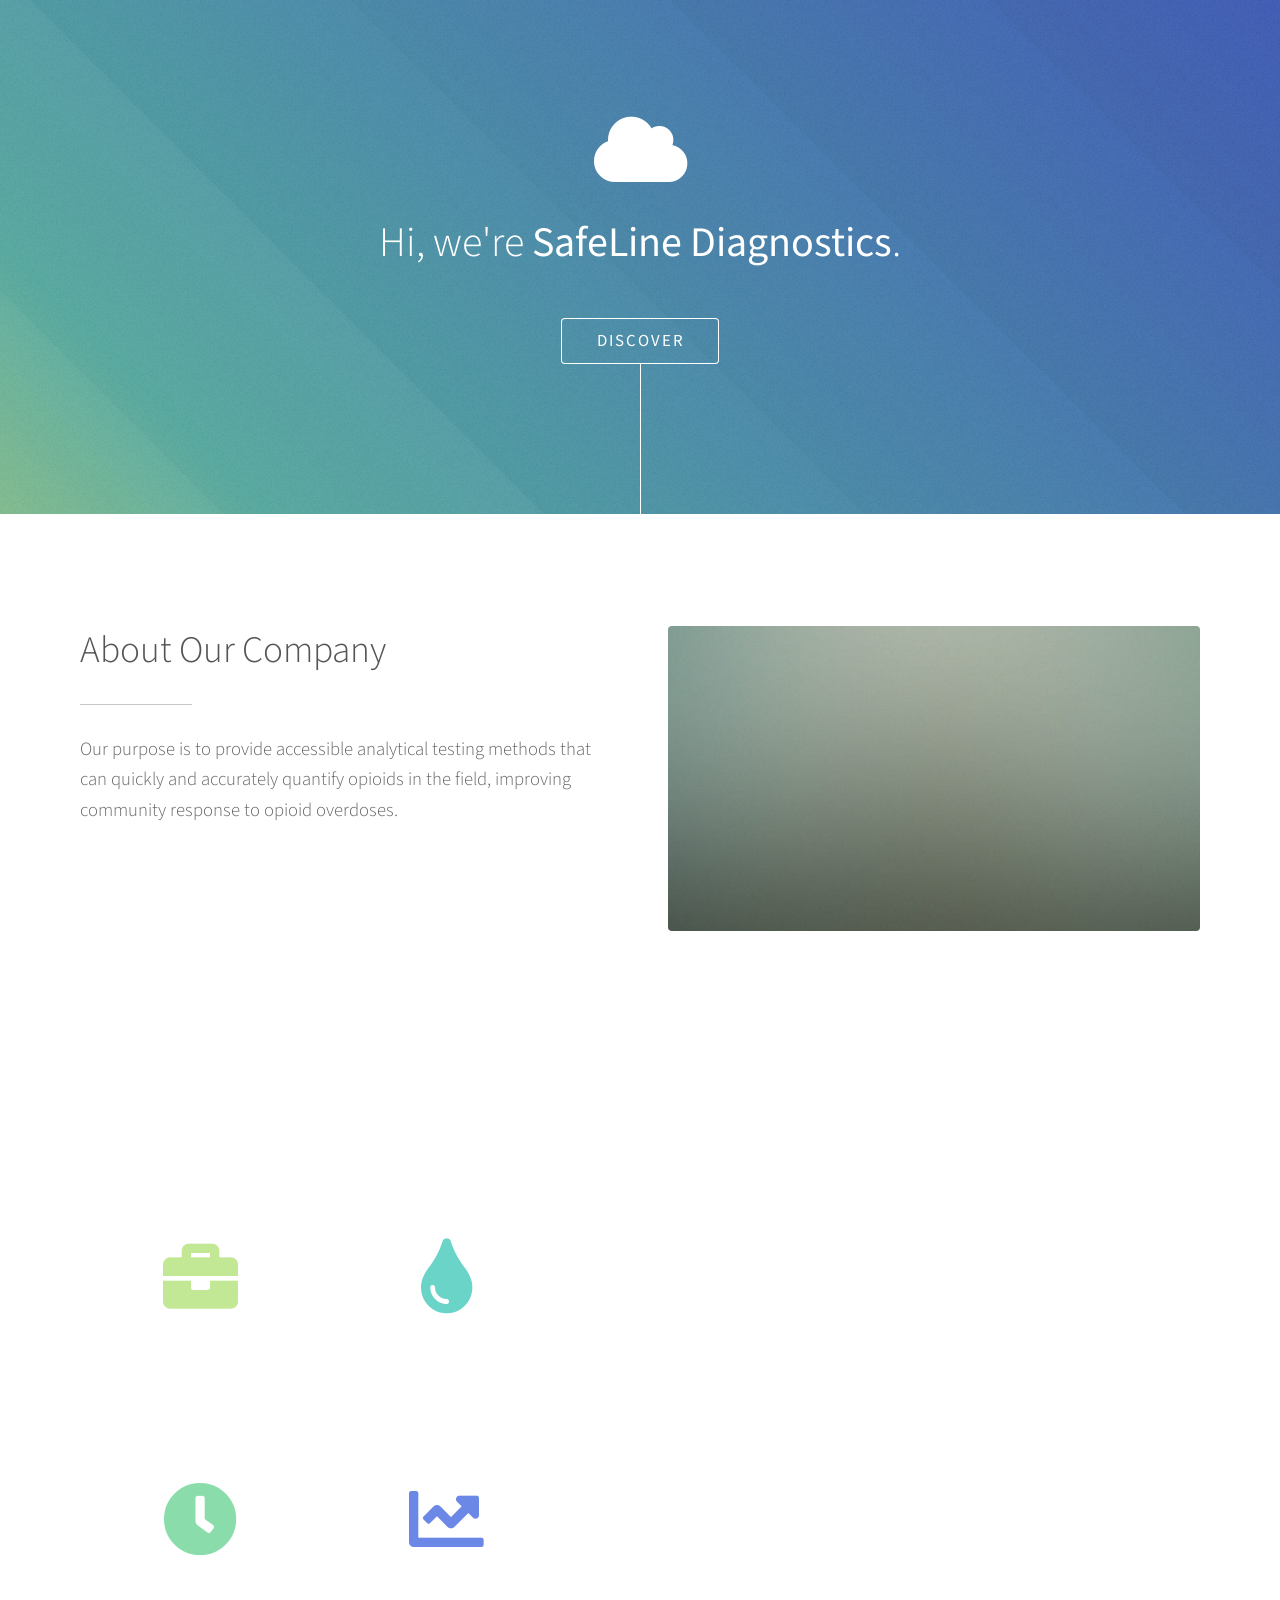
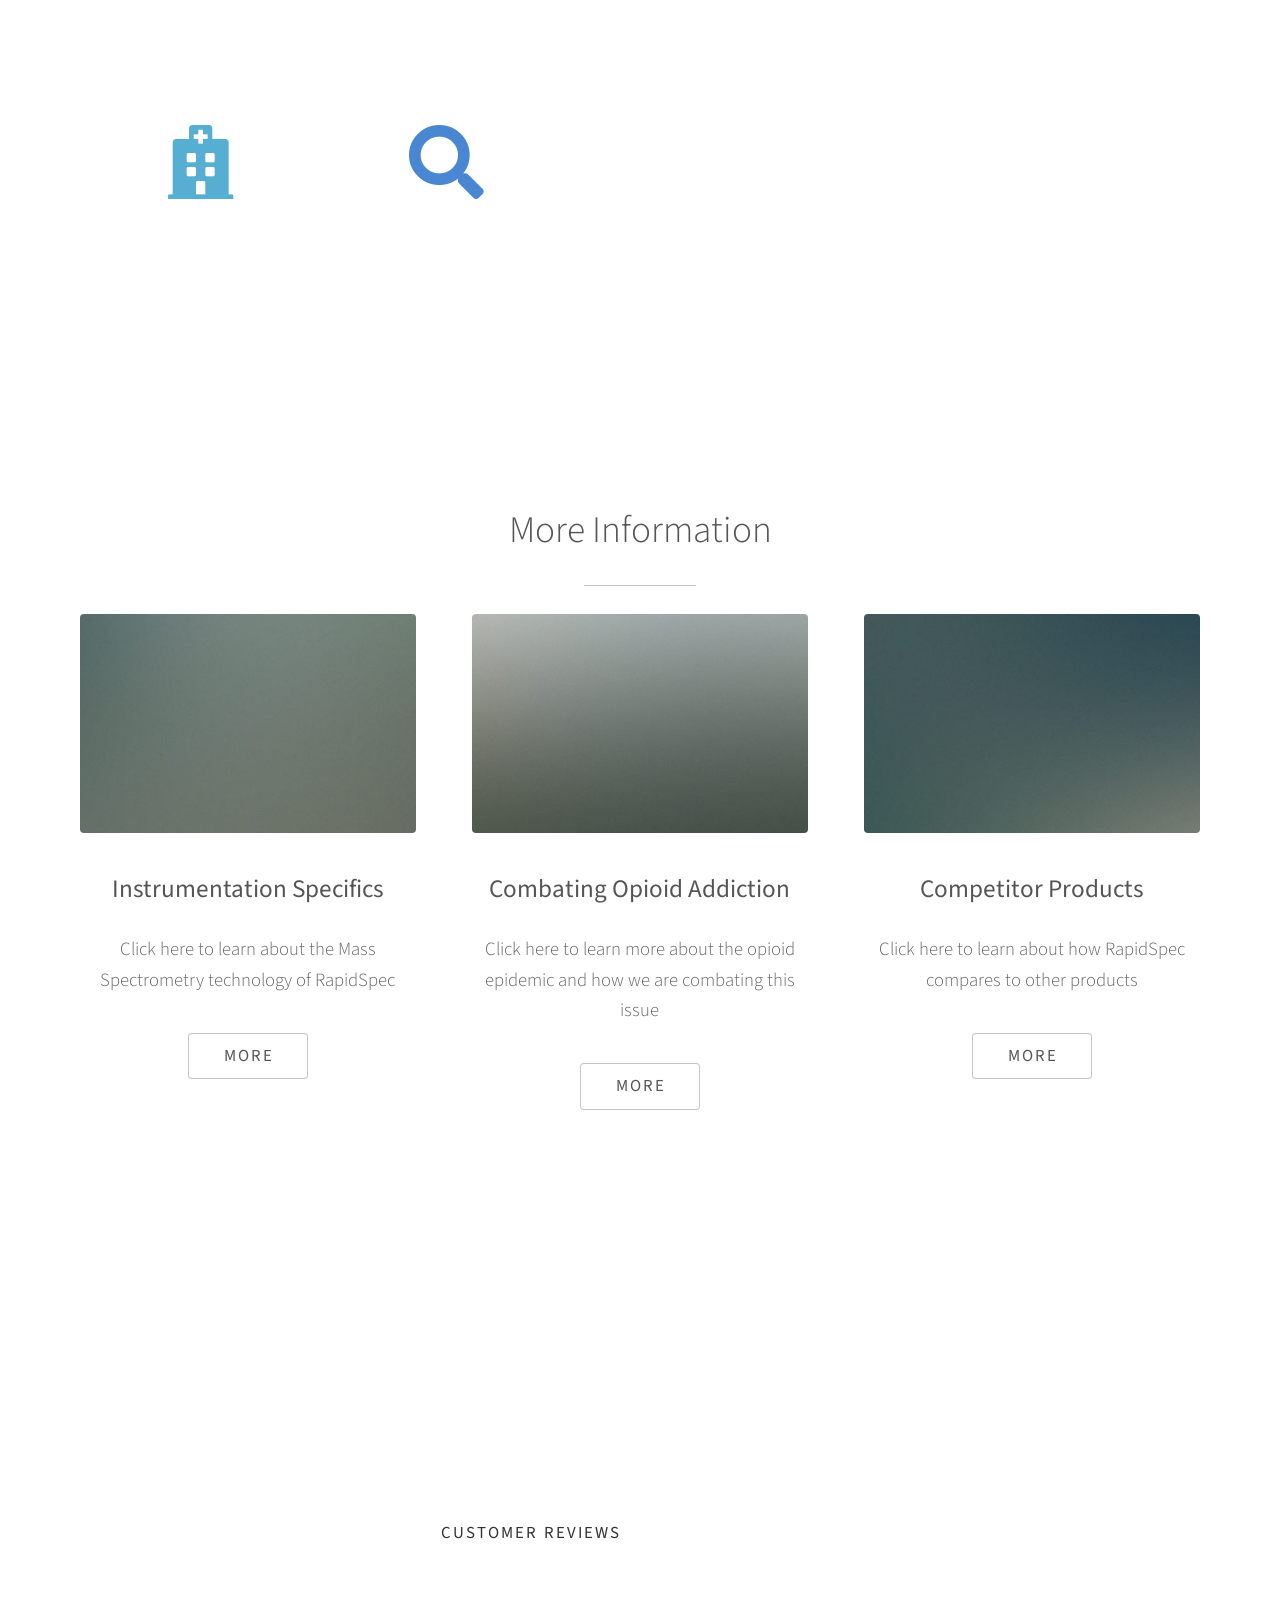
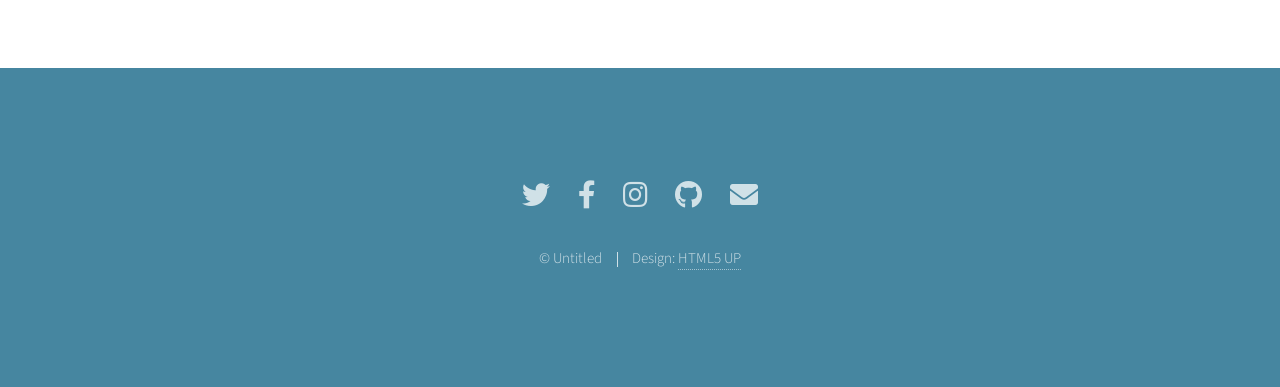
==== commit 3421c962: "Update index.html" ====
--- a/index.html
+++ b/index.html
@@ -118,7 +118,7 @@
 			</section>
 
 		<!-- Five -->
-		
+		<!--
 			<section id="five" class="main style1">
 				<div class="container">
 					<header class="major special">
--- a/assets/css/main.css
+++ b/assets/css/main.css
@@ -2825,9 +2825,10 @@
 		.main.style2 {
 			background-color: #333;
 			color: rgba(255, 255, 255, 0.75);
-			background-attachment: fixed,							fixed;
-			background-image: url("images/overlay1.png"), url("../../images/header.jpg");
-			background-size: auto,							cover;
+			background-attachment: fixed;
+			background-image: url("vecteezy_molecules-or-dna-medical-structure-background-vector-design_9730794.jpg");
+			background-size:cover;
+			background-position: center; 
 		}
 
 			.main.style2 a {
@@ -3339,39 +3340,12 @@
 			}
 
 		/* Two */
-
-			/* Force section to show background and full height */
-			/* Target the section and remove Photon gradient */
-			#two.style2 {
-			  background: none !important;           /* removes default gradient completely */
-			  background-image: url('vecteezy_molecules-or-dna-medical-structure-background-vector-design_9730794.jpg') !important;
-			  background-size: cover !important;
-			  background-position: center center !important;
-			  background-repeat: no-repeat !important;
-			  position: relative;
-			  min-height: 500px;                     /* ensures section has height */
-			  padding: 80px 0;
-			  color: #fff !important;                /* text color for readability */
-			  overflow: hidden;                      /* contains overlay */
-			}
+			#two{
+				background-image: url("../vecteezy_molecules-or-dna-medical-structure-background-vector-design_9730794.jpg");
+				background-size: cover; 
+				background-position: center;
+				background-repeat:no-repeat; 
 			
-			/* Overlay to improve text readability */
-			#two.style2::before {
-			  content: "";
-			  position: absolute;
-			  top: 0;
-			  left: 0;
-			  width: 100%;
-			  height: 100%;
-			  background-color: rgba(0,0,0,0.35);   /* adjust darkness as needed */
-			  z-index: 0;
-			}
-			
-			/* Make container content appear above overlay */
-			#two.style2 .container {
-			  position: relative;
-			  z-index: 1;
-}
 /* Small */
 
 	@media screen and (max-width: 736px) {
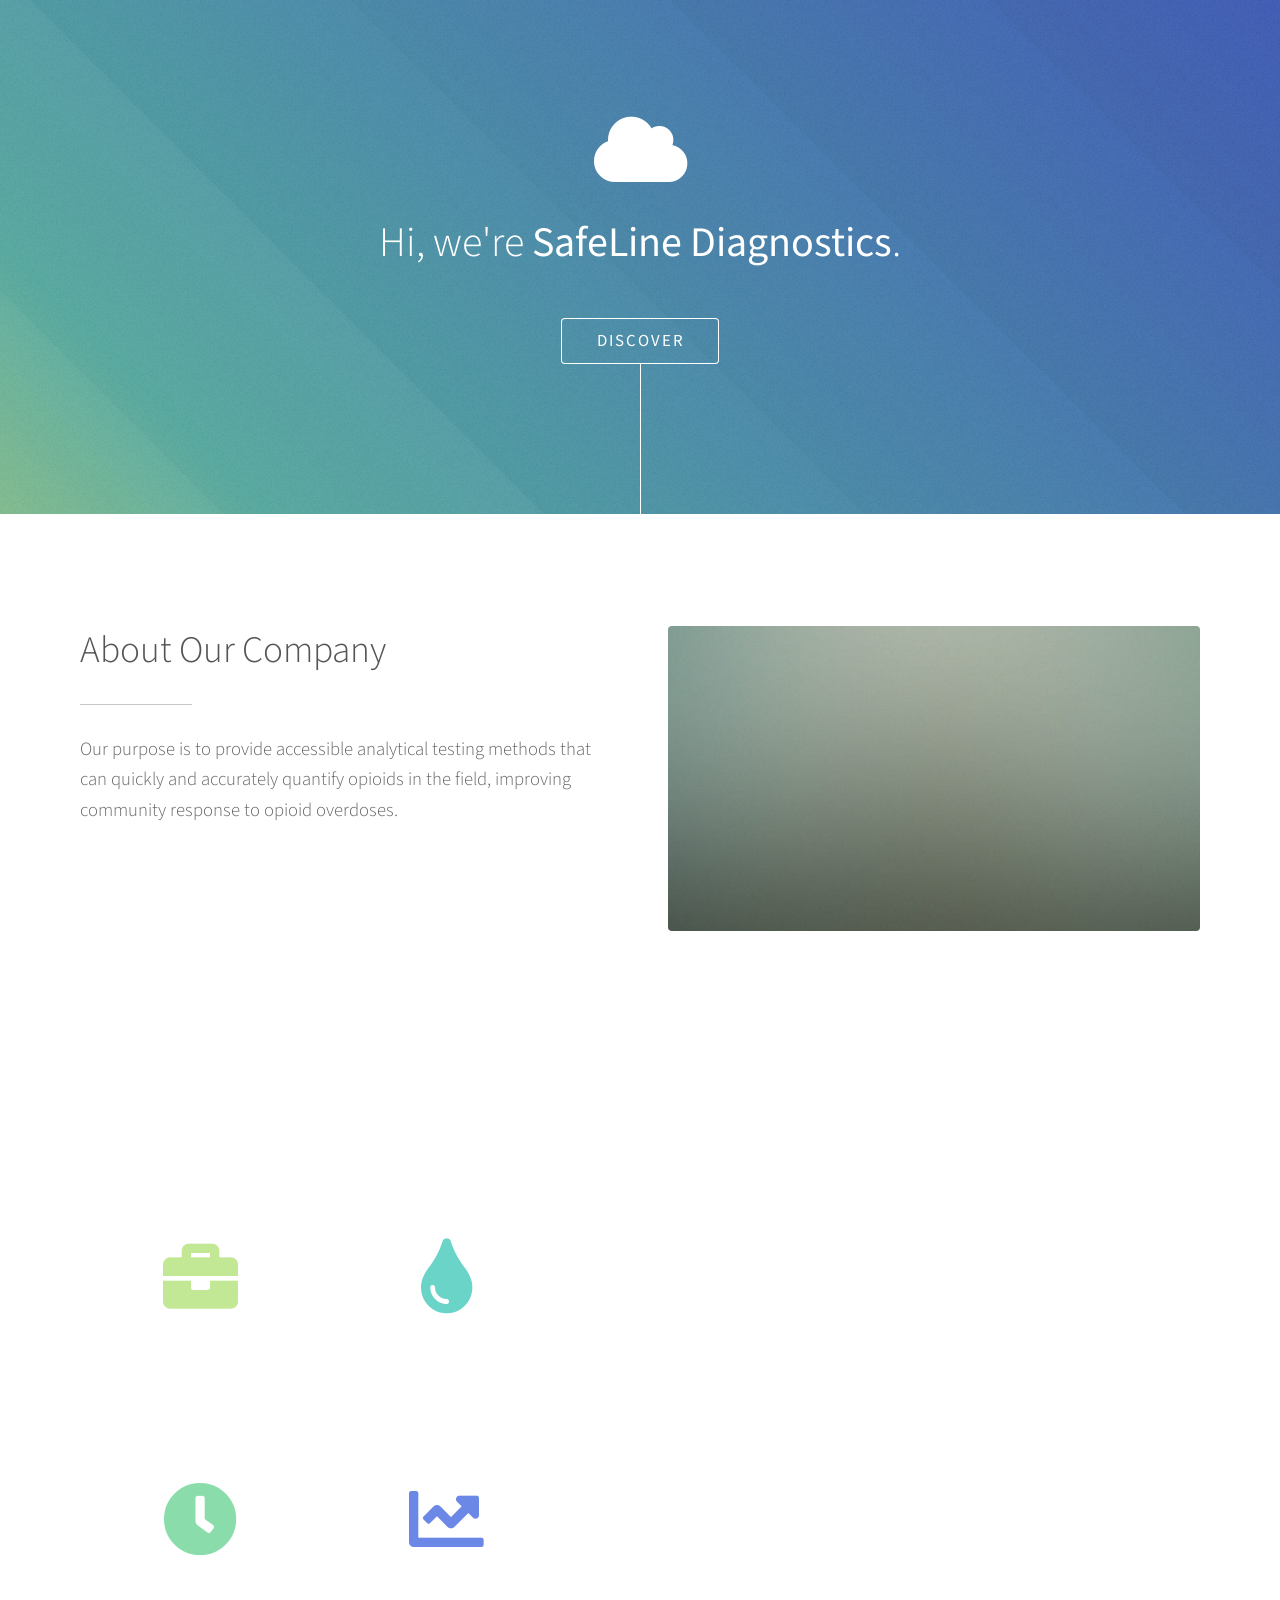
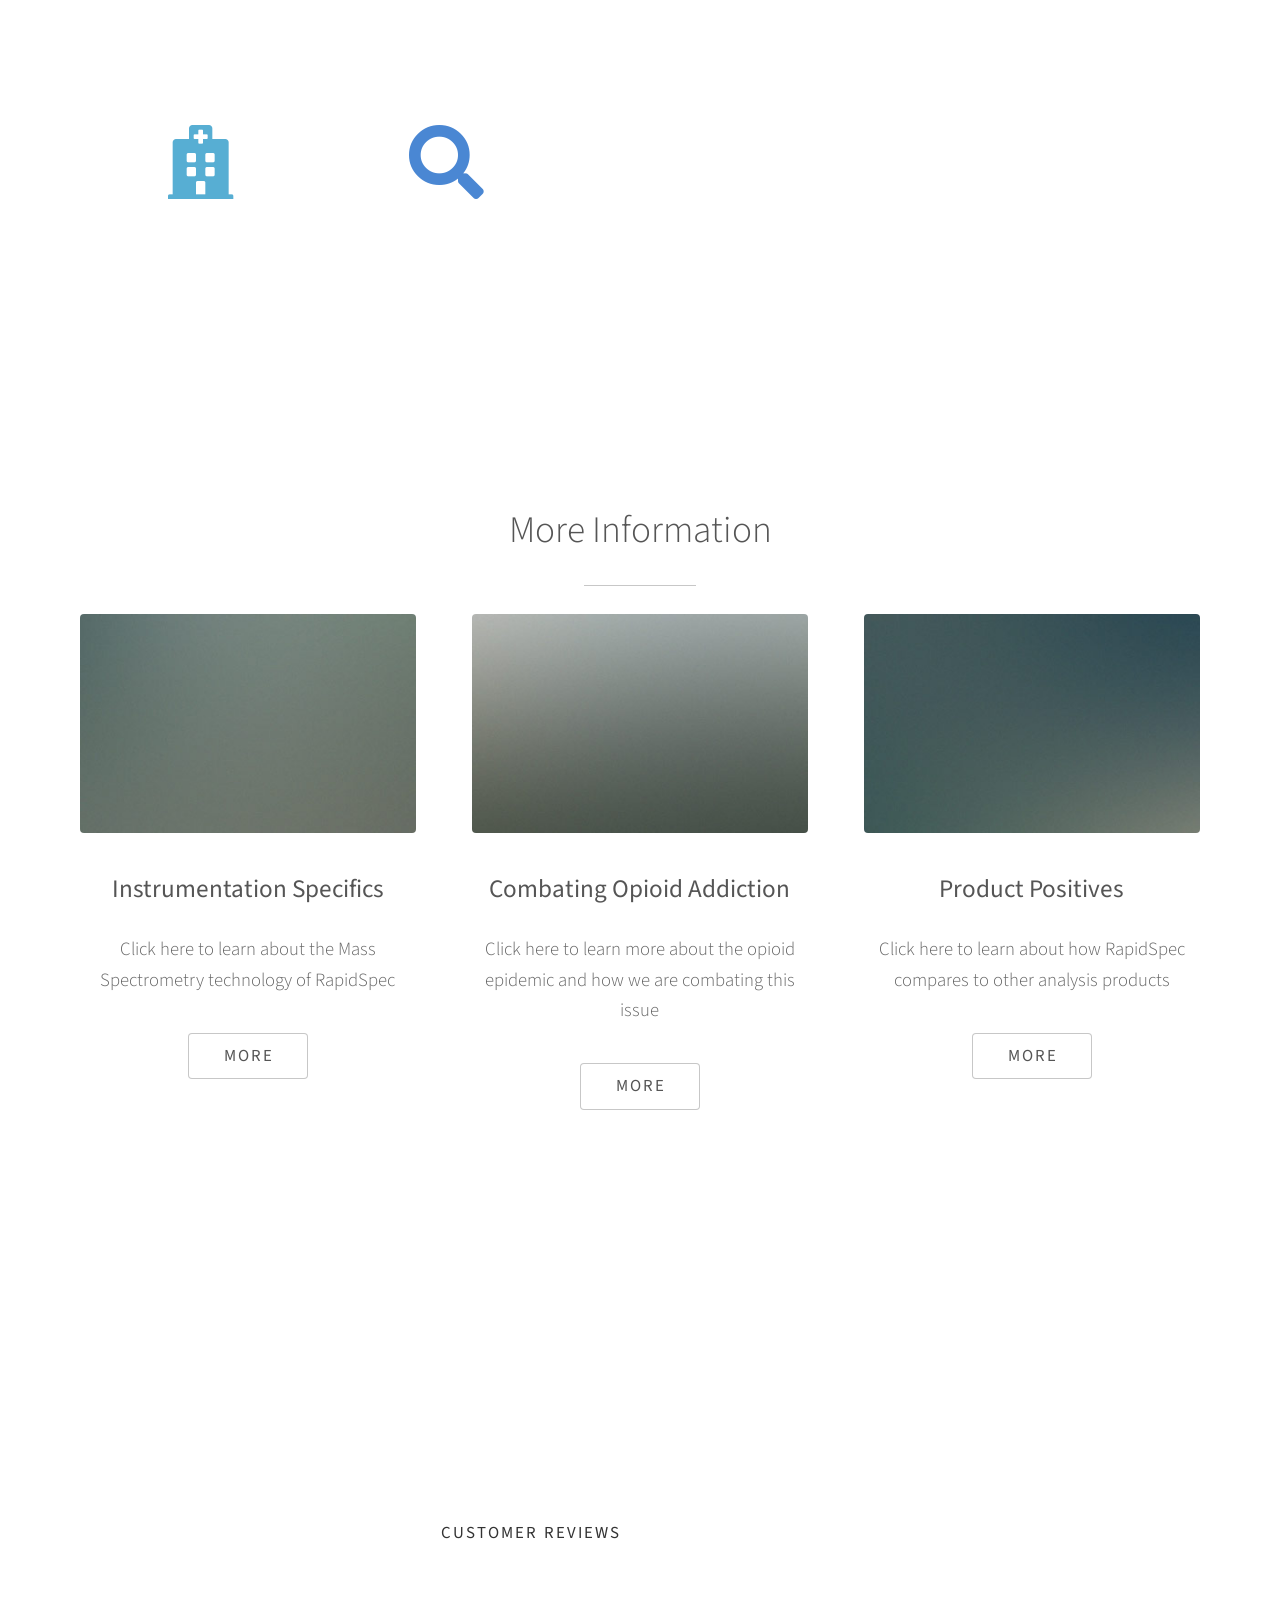
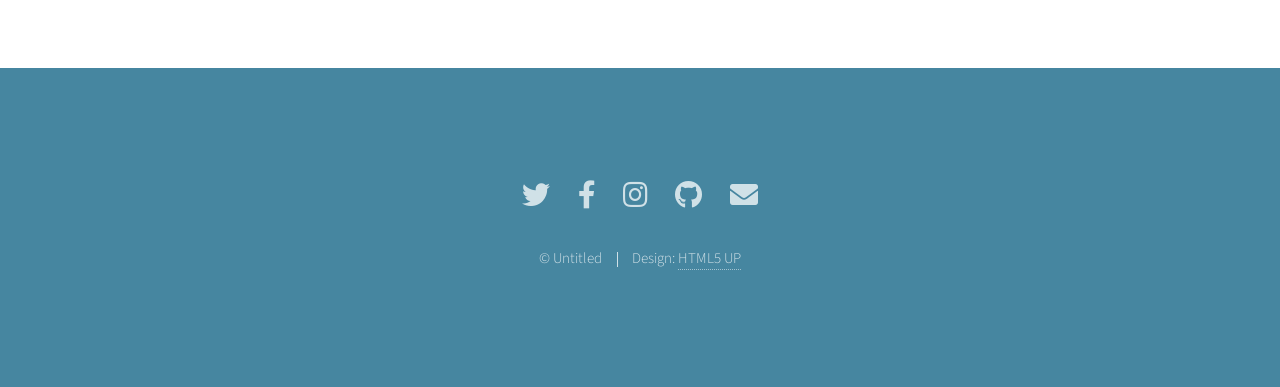
==== commit 1e570665: "Update index.html" ====
--- a/index.html
+++ b/index.html
@@ -93,8 +93,8 @@
 						</div>
 						<div class="col-4 col-12-medium">
 							<span class="image fit"><img src="images/pic04.jpg" alt="" /></span>
-							<h3><strong>Competitor Products</strong></h3>
-							<p>Click here to learn about how RapidSpec compares to other products </p>
+							<h3><strong> Product Positives </strong></strong></h3>
+							<p>Click here to learn about how RapidSpec compares to other analysis products </p>
 							<ul class="actions special">
 								<li><a href="competitor information.html" class="button">More</a></li>
 							</ul>
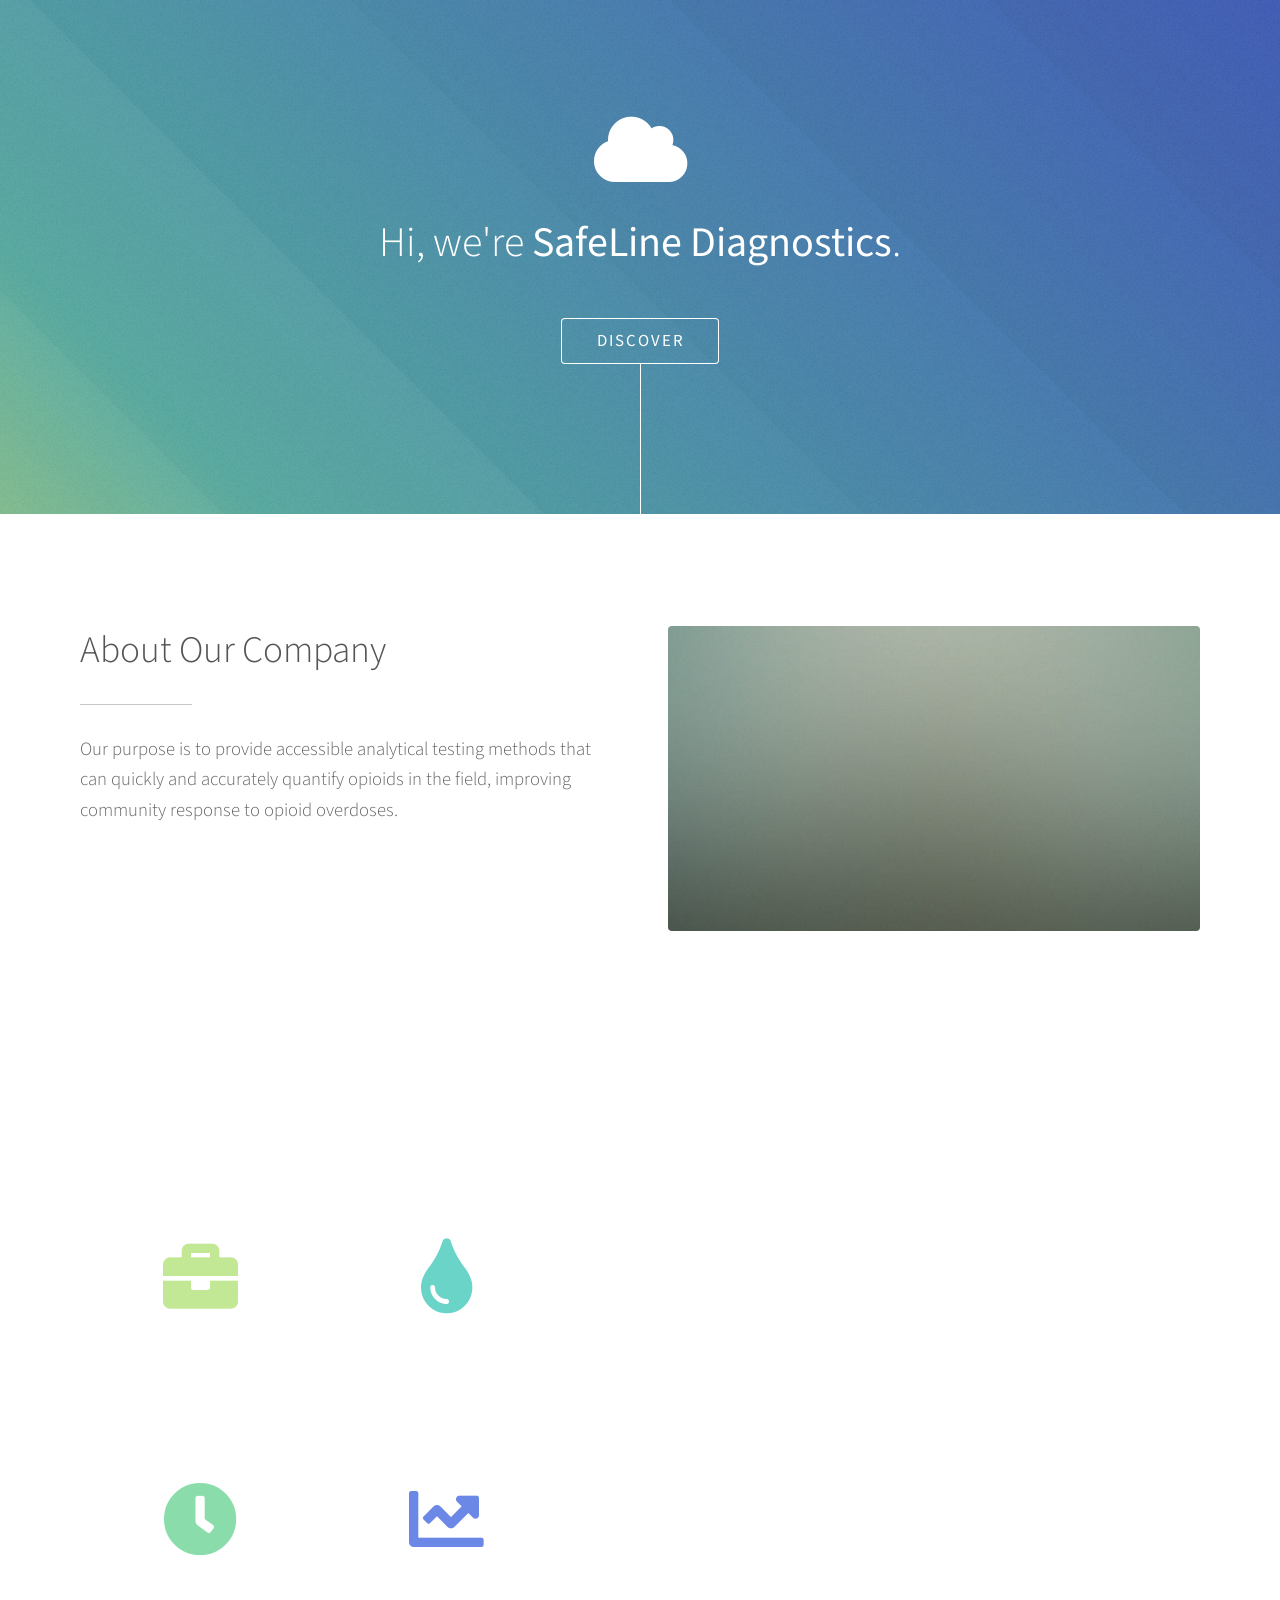
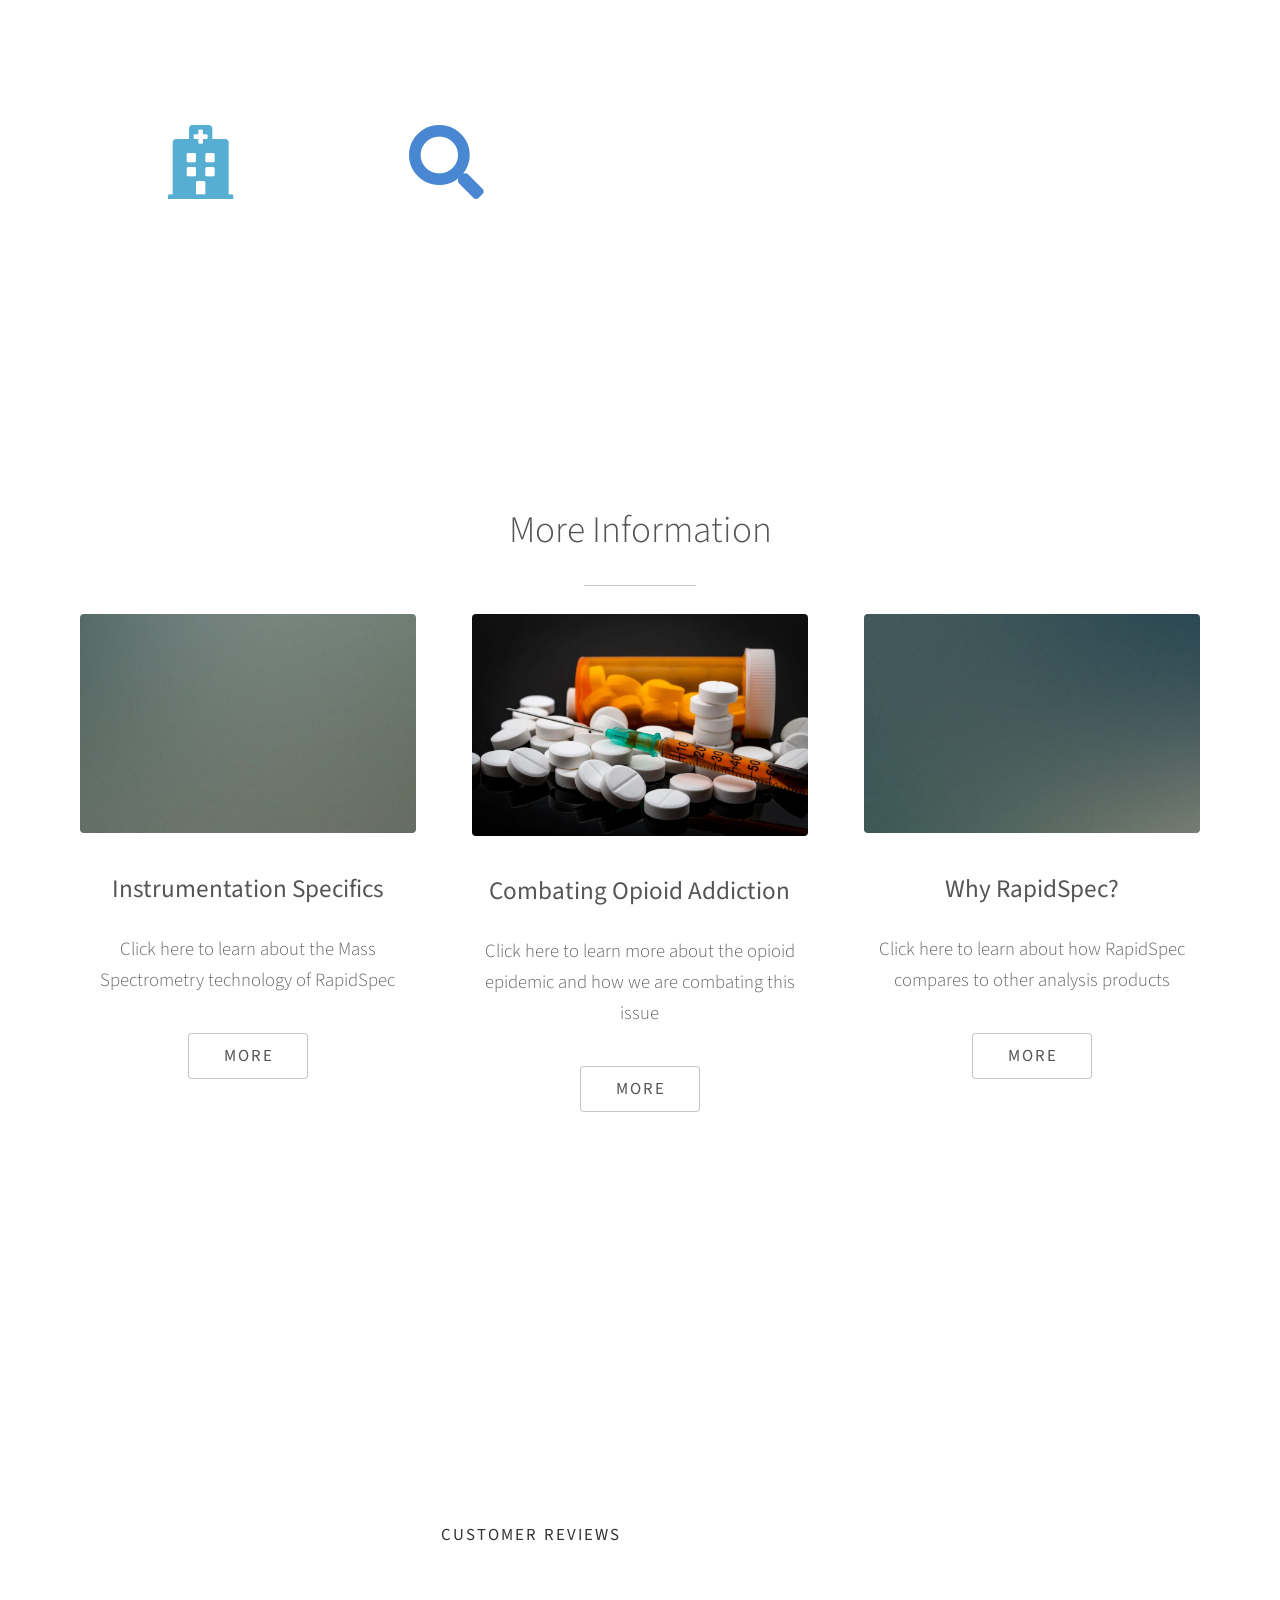
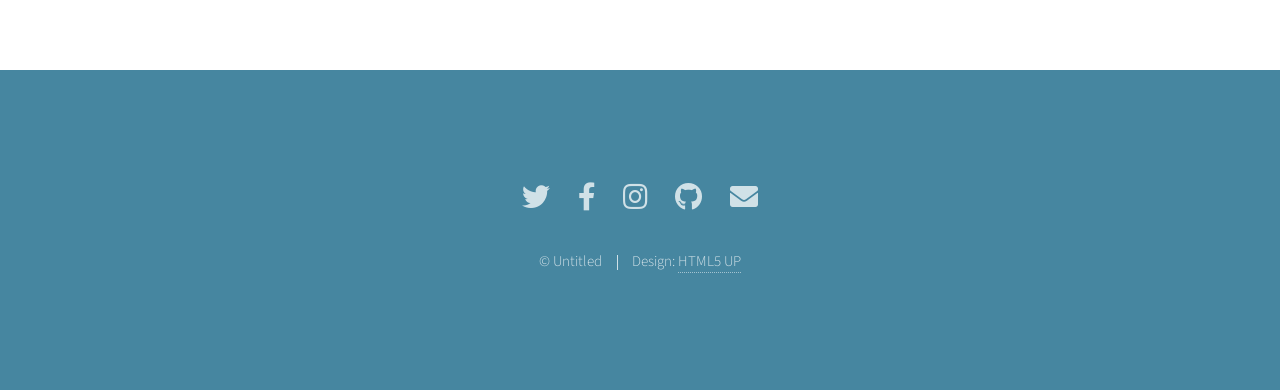
==== commit 80f1a7b0: "Update index.html" ====
--- a/index.html
+++ b/index.html
@@ -84,7 +84,7 @@
 							</ul>
 						</div>
 						<div class="col-4 col-12-medium">
-							<span class="image fit"><img src="images/pic03.jpg" alt="" /></span>
+							<span class="image fit"><img src="images/Opioids.png" alt="" /></span>
 							<h3> <strong>Combating Opioid Addiction</strong></h3>
 							<p>Click here to learn more about the opioid epidemic and how we are combating this issue</p>
 							<ul class="actions special">
@@ -93,7 +93,7 @@
 						</div>
 						<div class="col-4 col-12-medium">
 							<span class="image fit"><img src="images/pic04.jpg" alt="" /></span>
-							<h3><strong> Product Positives </strong></strong></h3>
+							<h3><strong> Why RapidSpec? </strong></h3>
 							<p>Click here to learn about how RapidSpec compares to other analysis products </p>
 							<ul class="actions special">
 								<li><a href="competitor information.html" class="button">More</a></li>
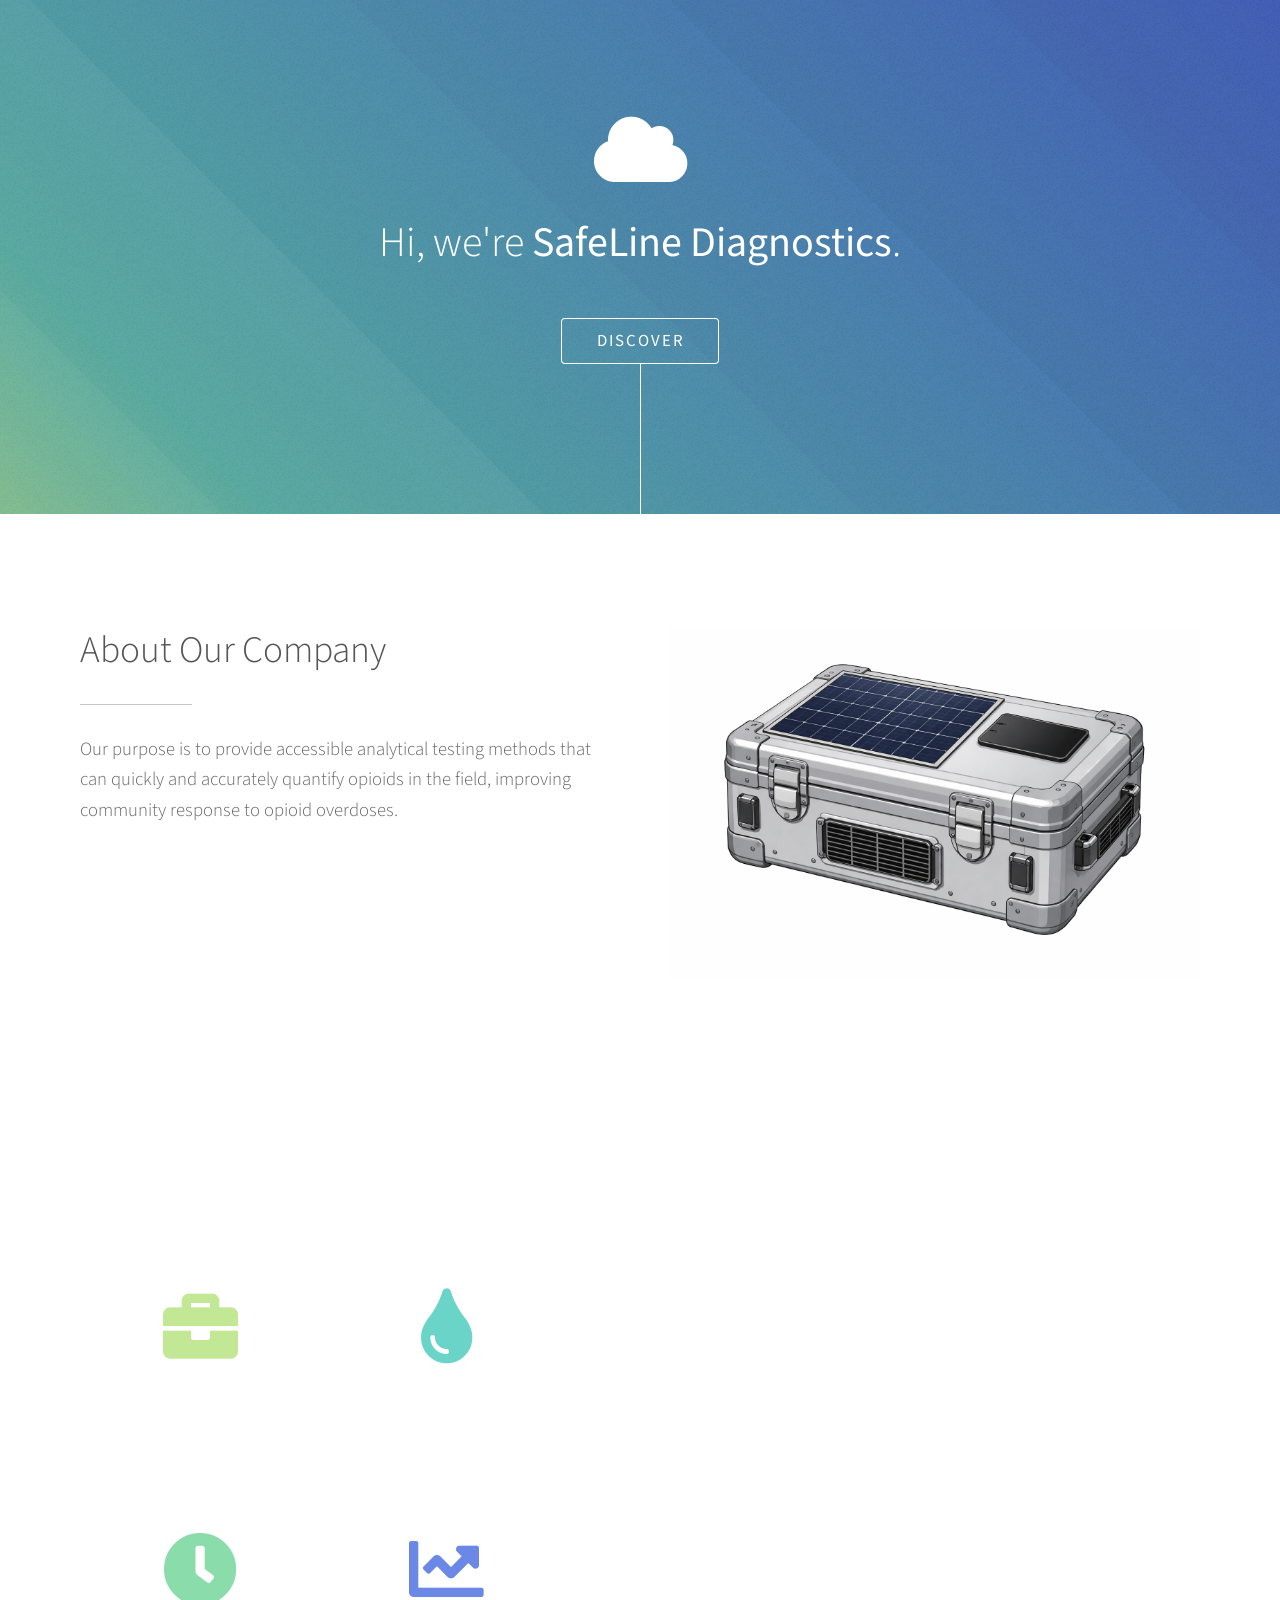
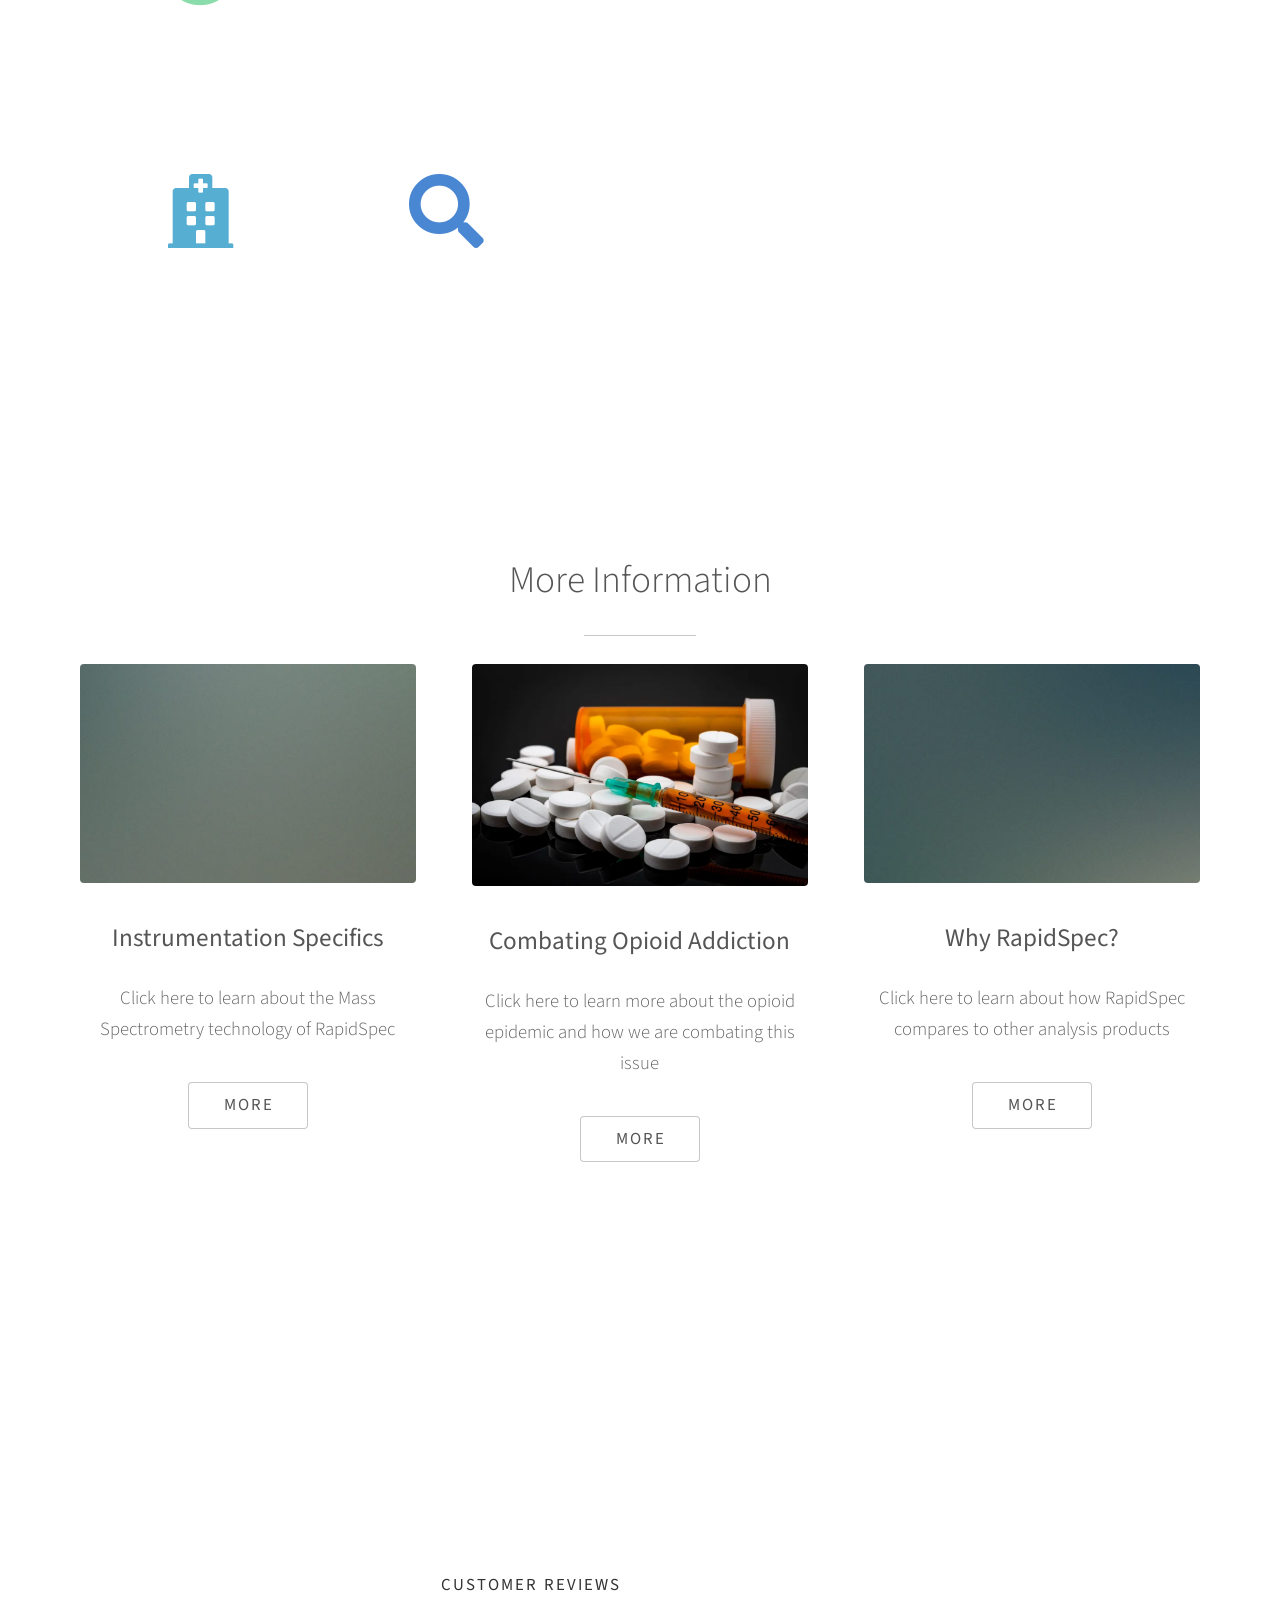
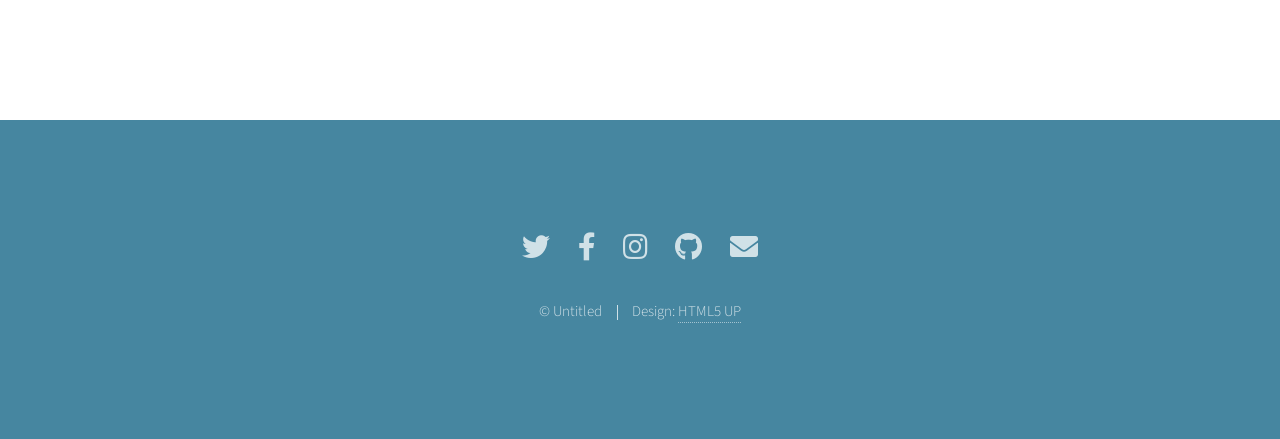
==== commit 31cf7989: "Update index.html" ====
--- a/index.html
+++ b/index.html
@@ -36,7 +36,7 @@
 							<p>Our purpose is to provide accessible analytical testing methods that can quickly and accurately quantify opioids in the field, improving community response to opioid overdoses.</p>
 						</div>
 						<div class="col-6 col-12-medium imp-medium">
-							<span class="image fit"><img src="images/pic01.jpg" alt="" /></span>
+							<span class="image fit"><img src="images/product image.png" alt="" /></span>
 						</div>
 					</div>
 				</div>
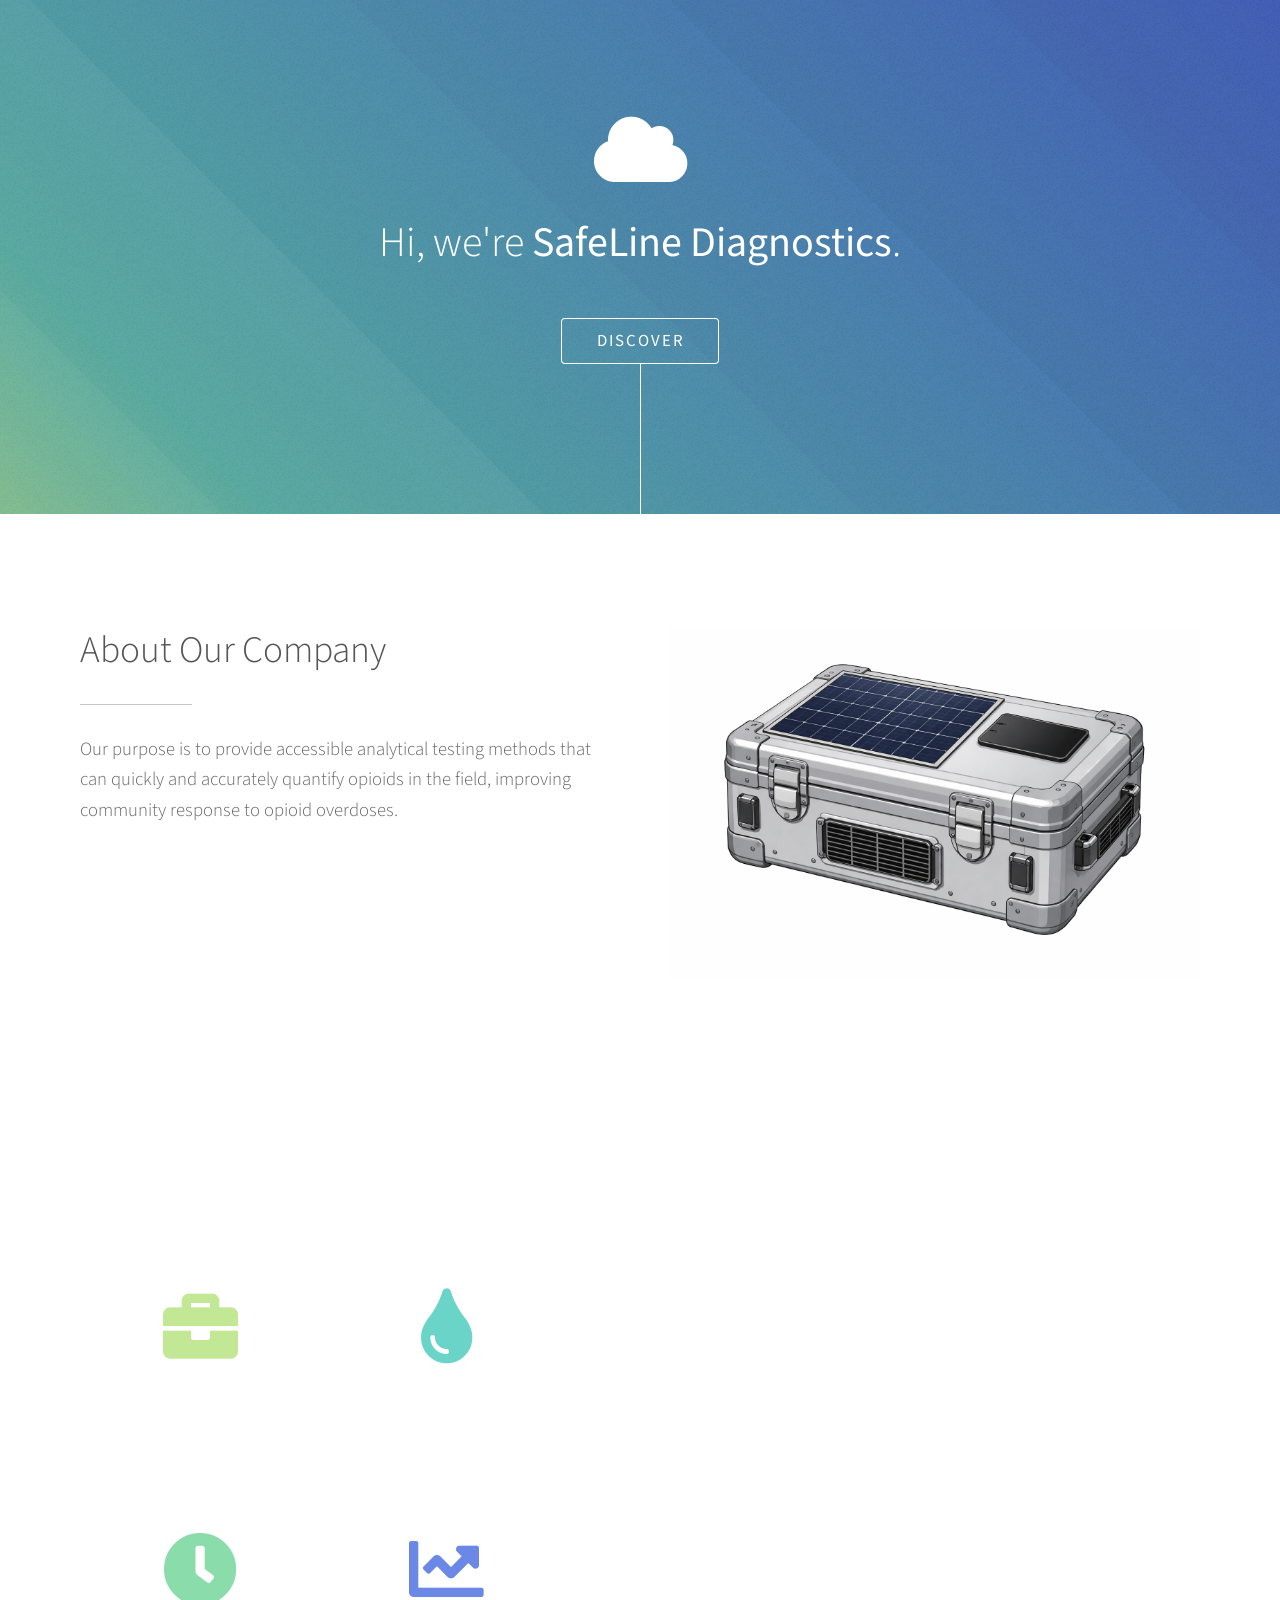
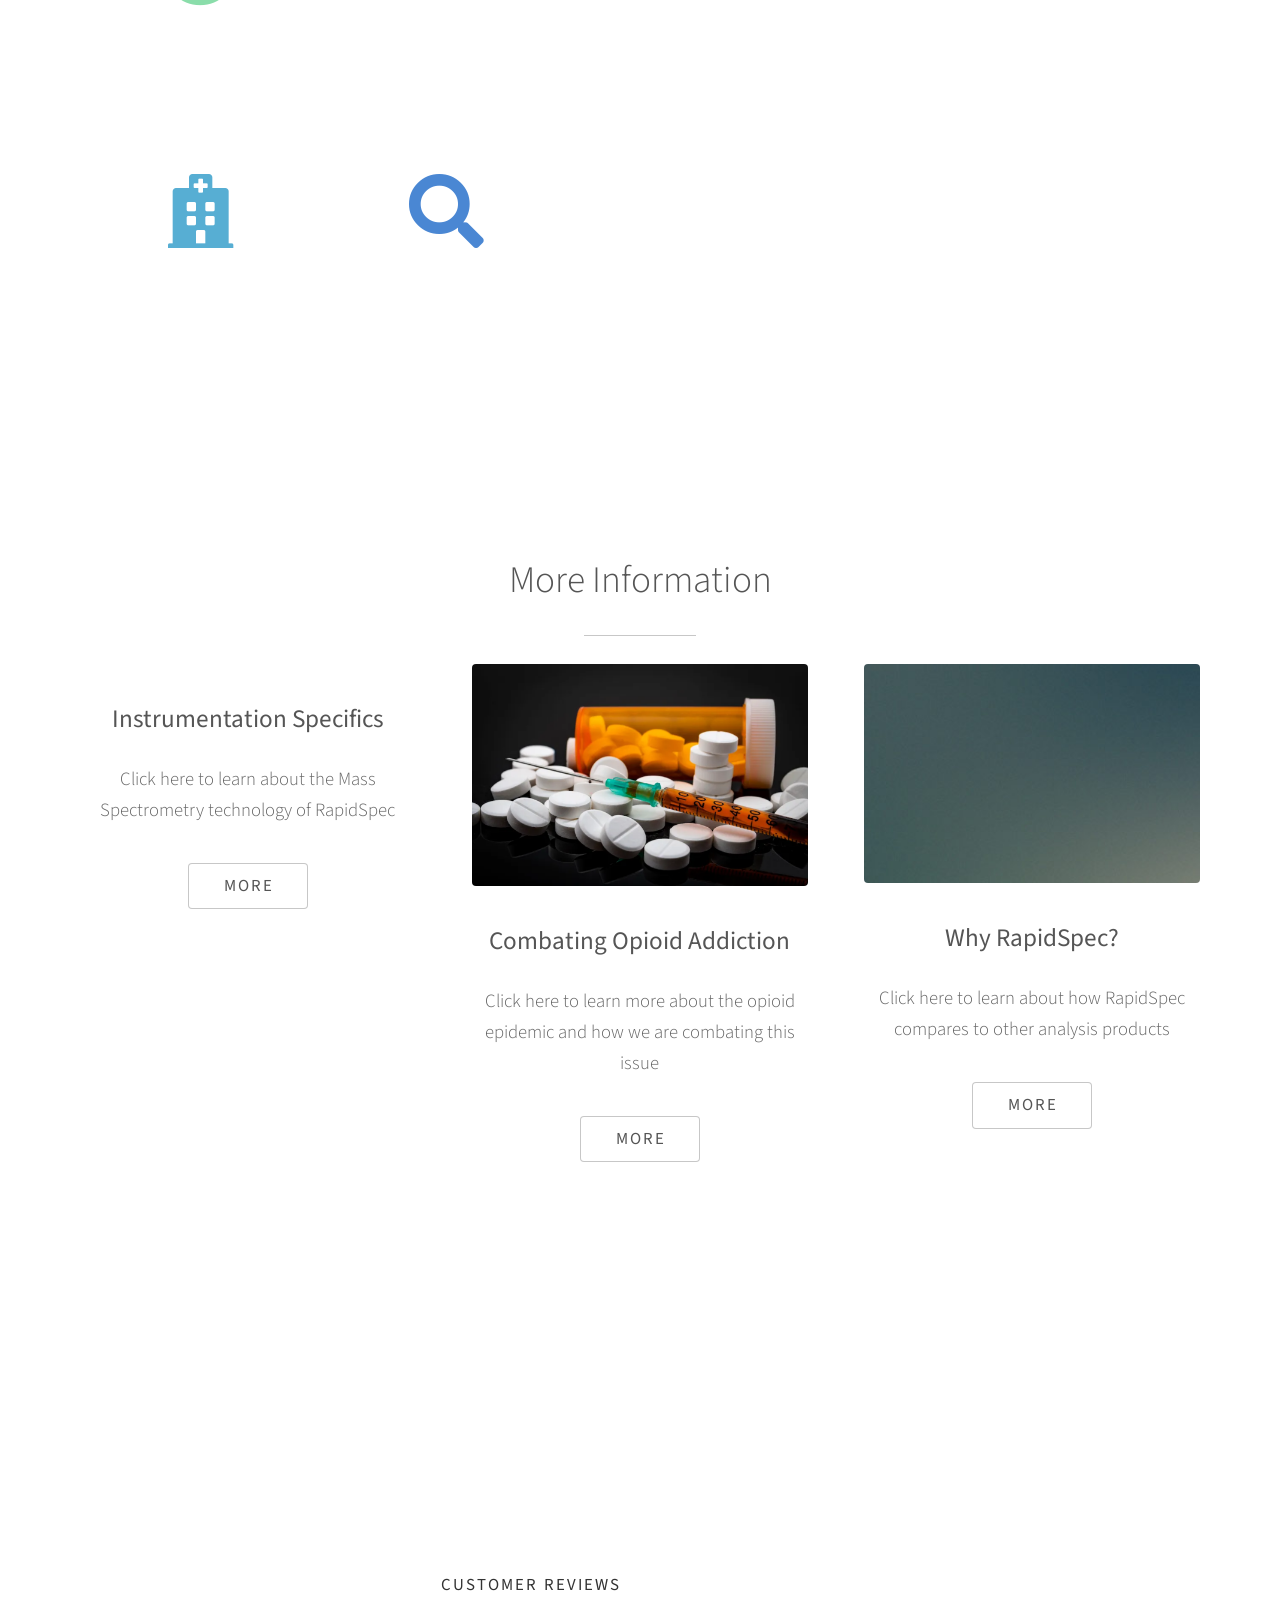
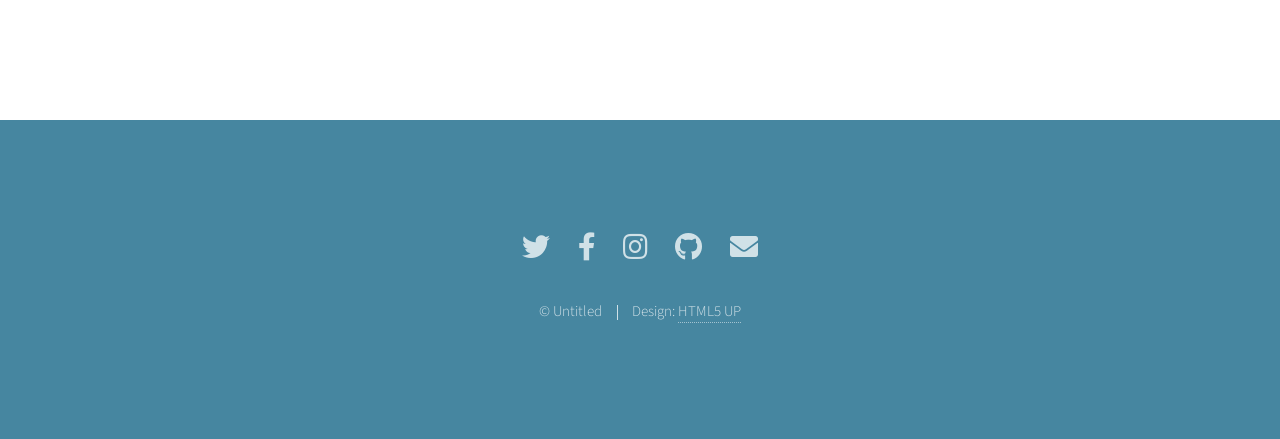
==== commit 54031f14: "Update index.html" ====
--- a/index.html
+++ b/index.html
@@ -76,7 +76,7 @@
 					</header>
 					<div class="row gtr-150">
 						<div class="col-4 col-12-medium">
-							<span class="image fit"><img src="images/pic02.jpg" alt="" /></span>
+							<span class="image fit"><img src="images/logo.png" alt="" /></span>
 							<h3><strong>Instrumentation Specifics</strong> </h3>
 							<p>Click here to learn about the Mass Spectrometry technology of RapidSpec</p>
 							<ul class="actions special">
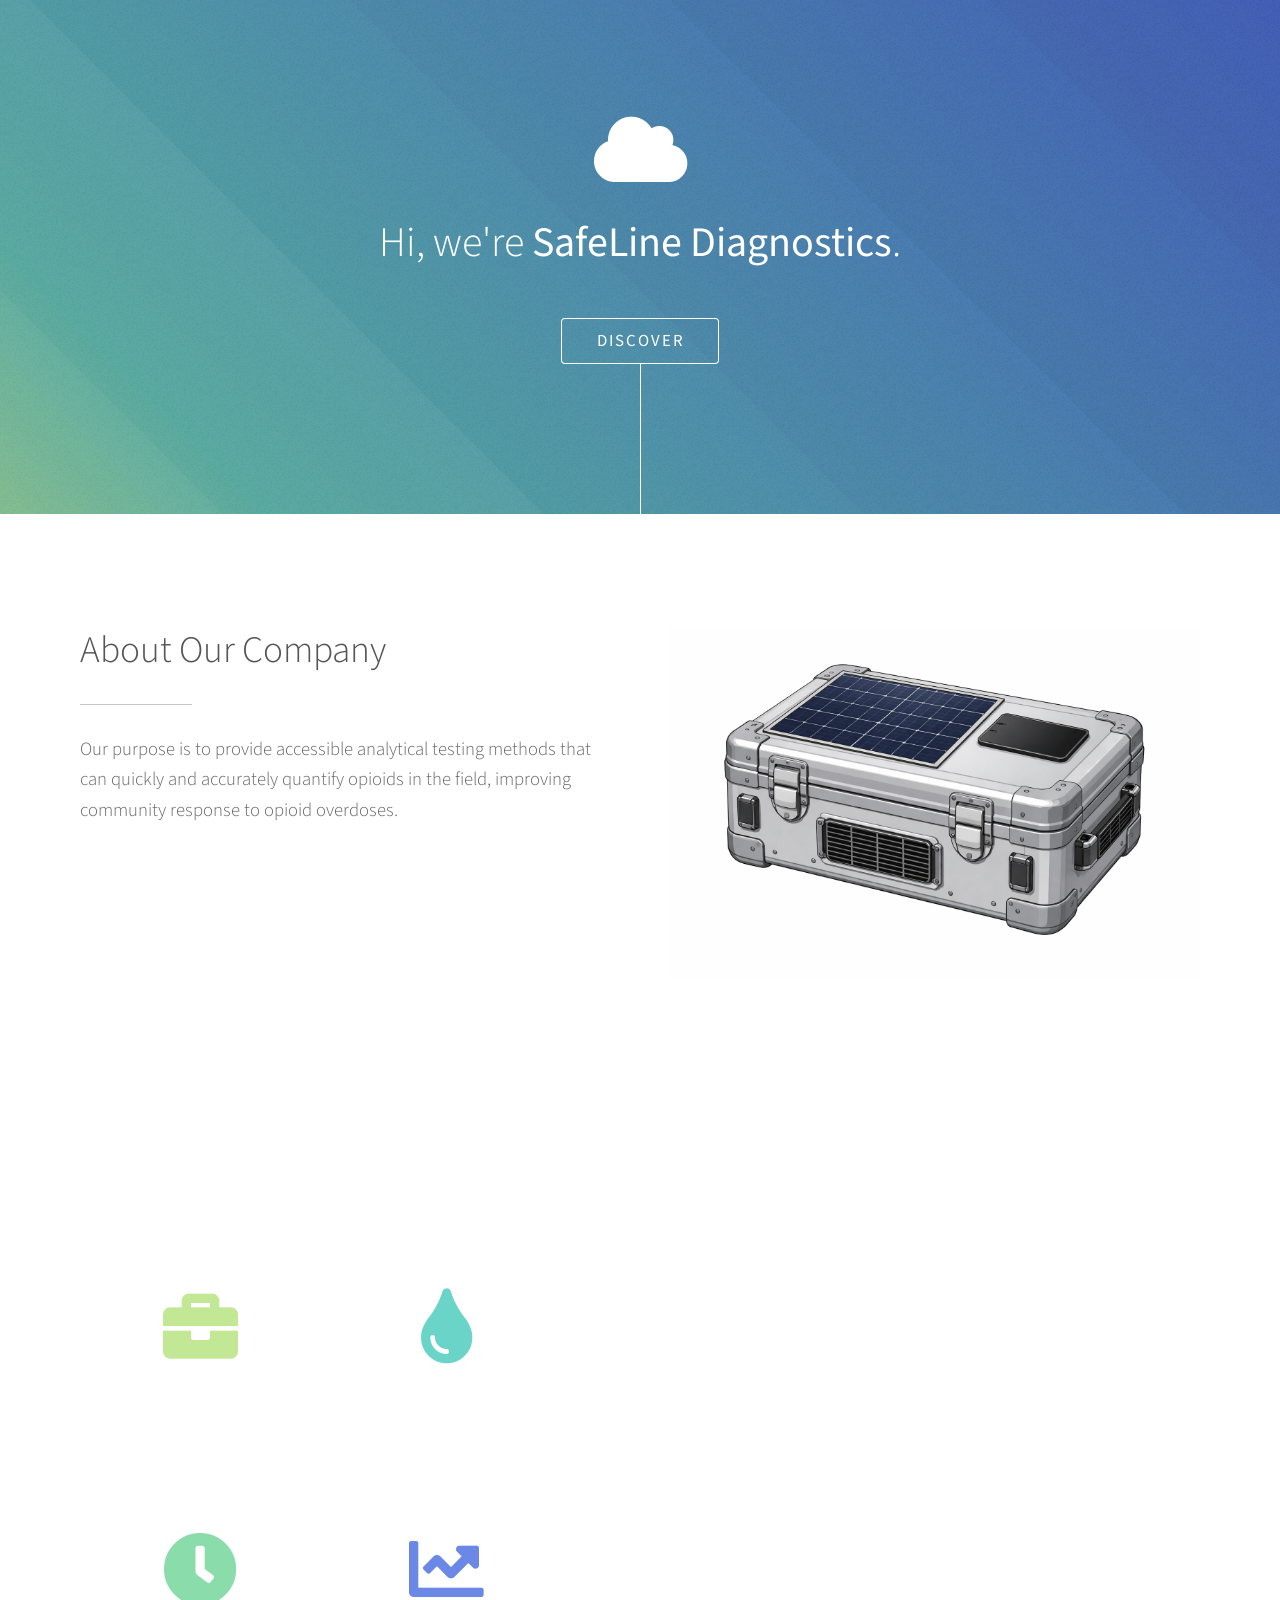
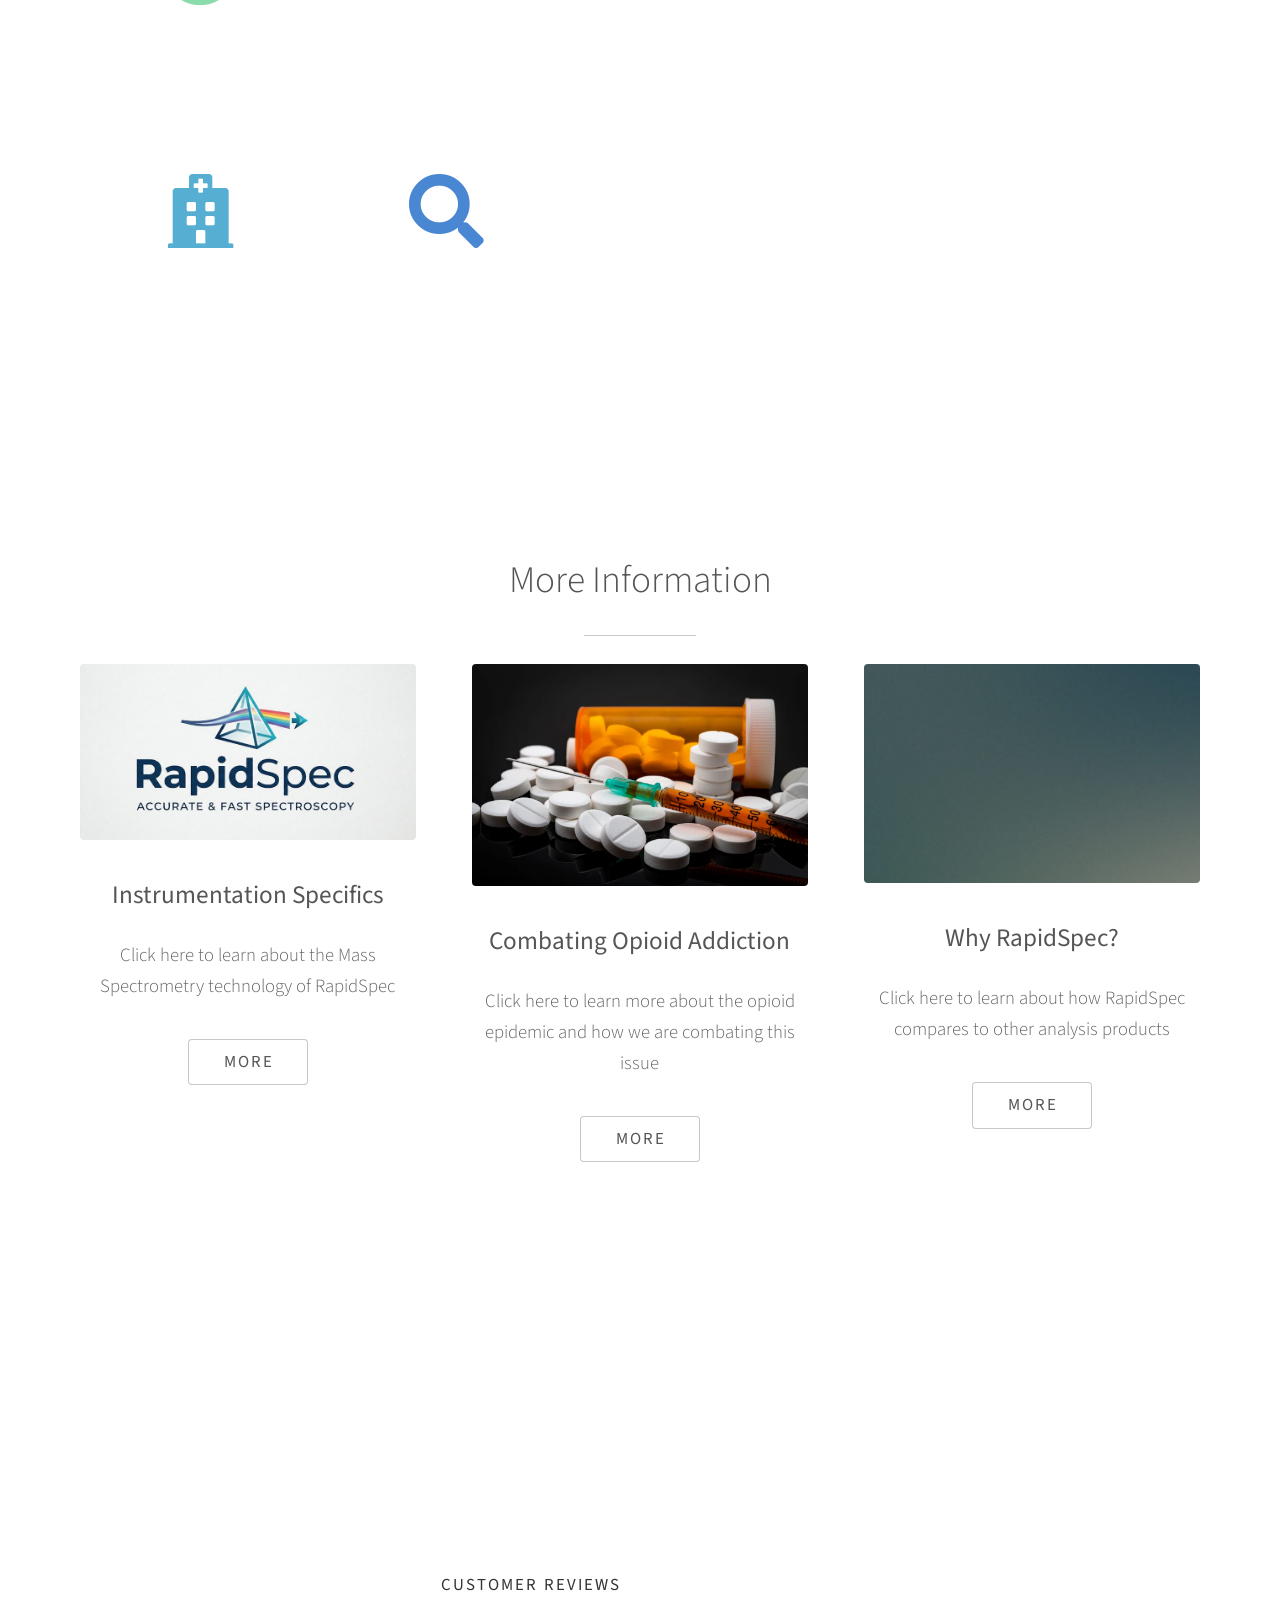
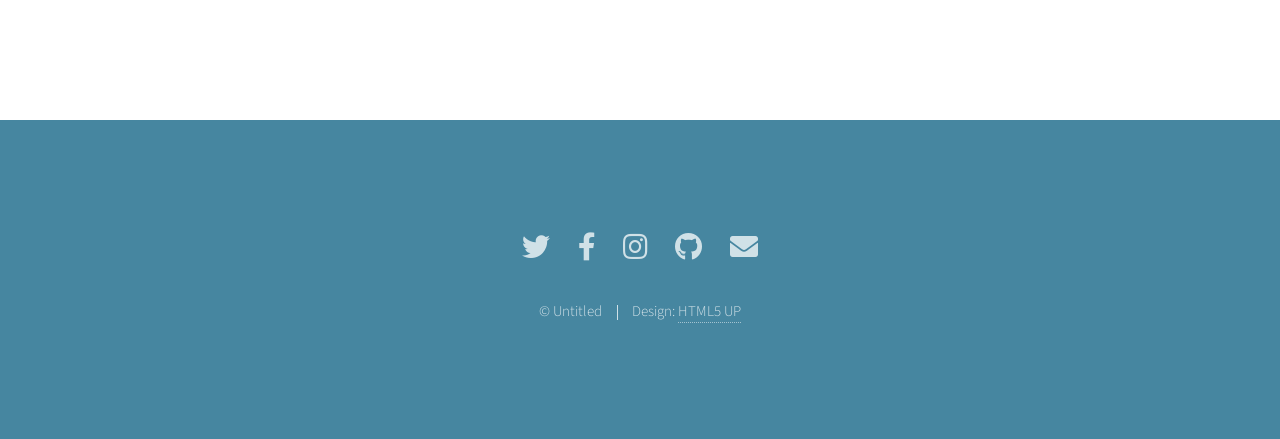
==== commit 1a8bda88: "Update index.html" ====
--- a/index.html
+++ b/index.html
@@ -76,7 +76,7 @@
 					</header>
 					<div class="row gtr-150">
 						<div class="col-4 col-12-medium">
-							<span class="image fit"><img src="images/logo.png" alt="" /></span>
+							<span class="image fit"><img src="images/Logo.png" alt="" /></span>
 							<h3><strong>Instrumentation Specifics</strong> </h3>
 							<p>Click here to learn about the Mass Spectrometry technology of RapidSpec</p>
 							<ul class="actions special">
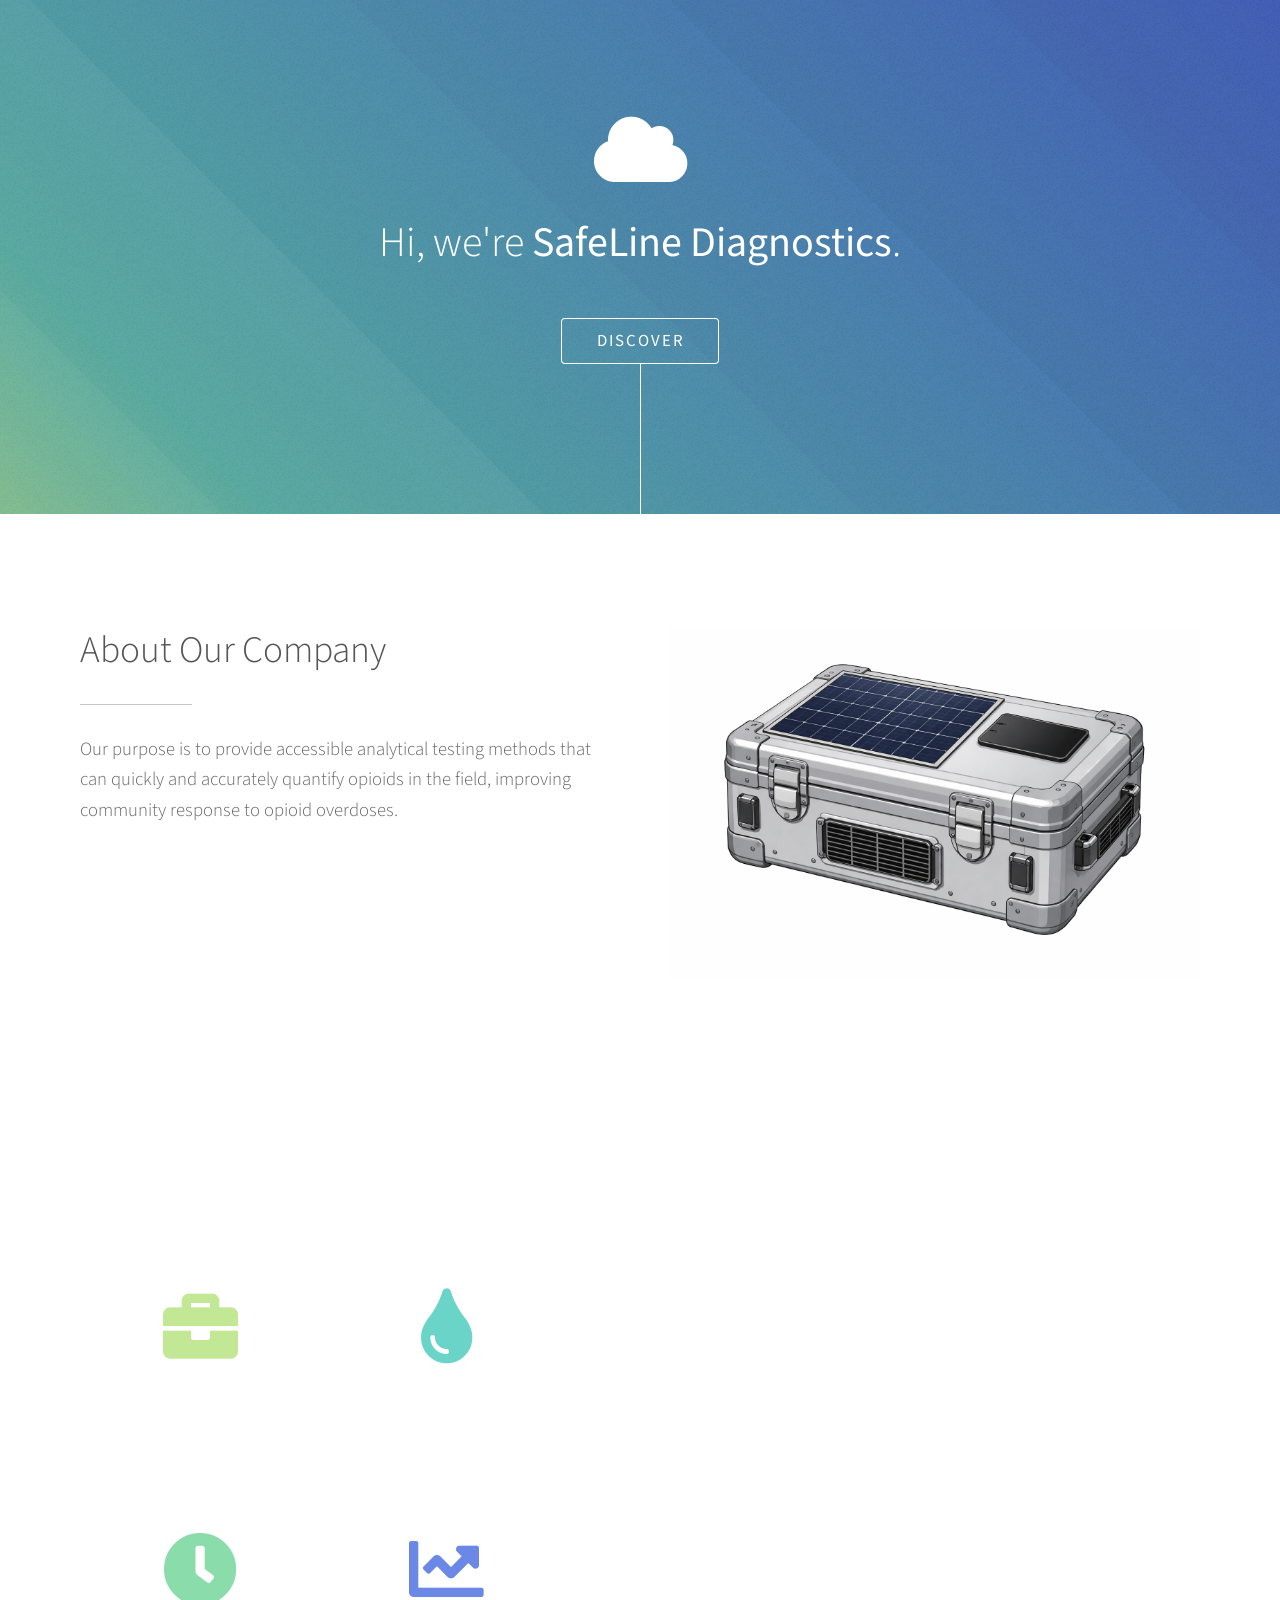
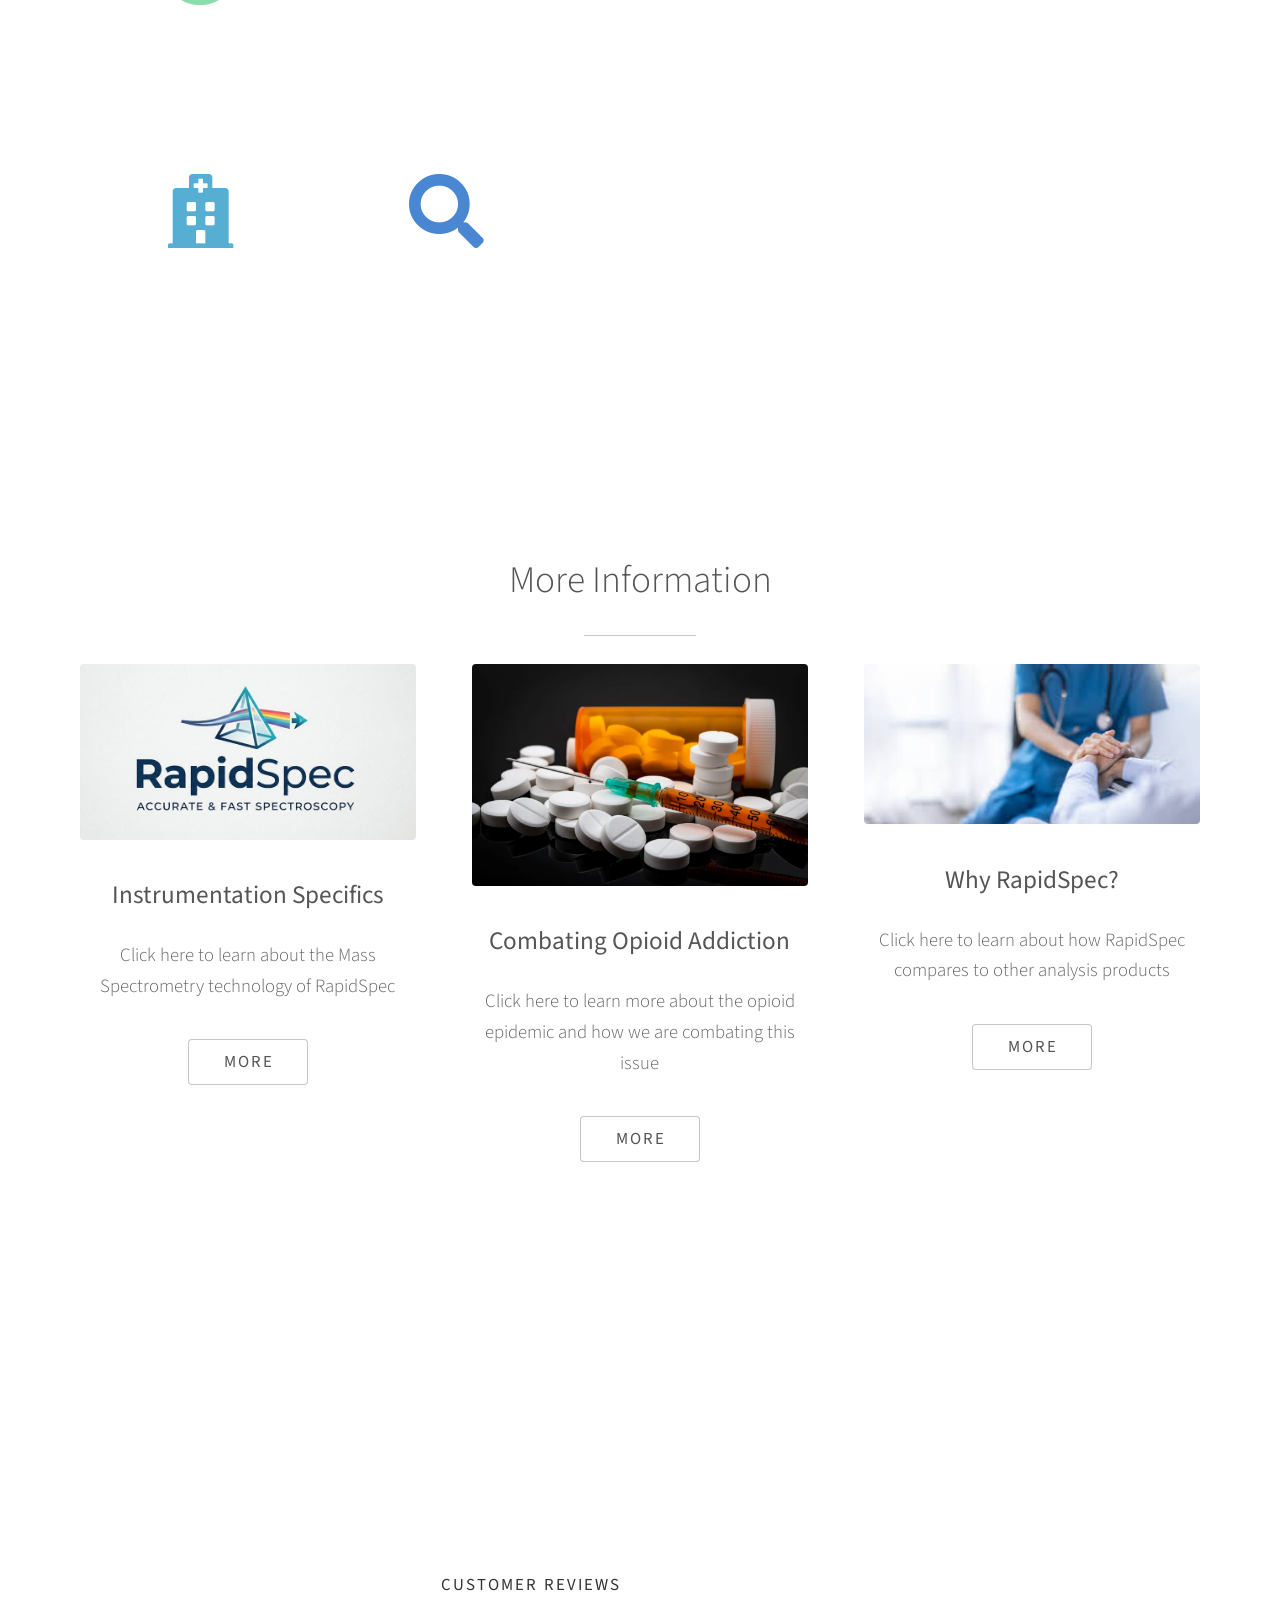
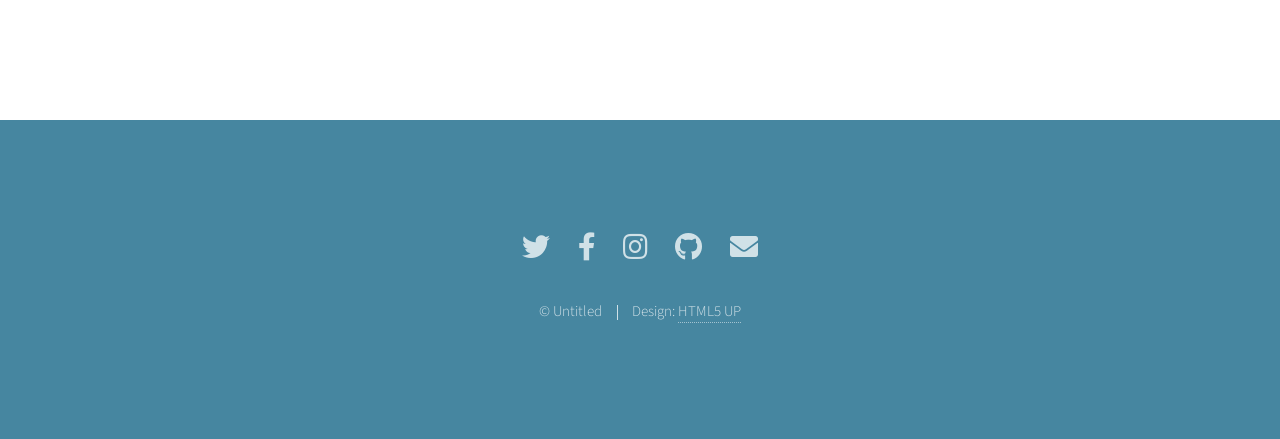
==== commit c4f4bfed: "Update index.html" ====
--- a/index.html
+++ b/index.html
@@ -92,7 +92,7 @@
 							</ul>
 						</div>
 						<div class="col-4 col-12-medium">
-							<span class="image fit"><img src="images/pic04.jpg" alt="" /></span>
+							<span class="image fit"><img src="images/helping.jpg" alt="" /></span>
 							<h3><strong> Why RapidSpec? </strong></h3>
 							<p>Click here to learn about how RapidSpec compares to other analysis products </p>
 							<ul class="actions special">
